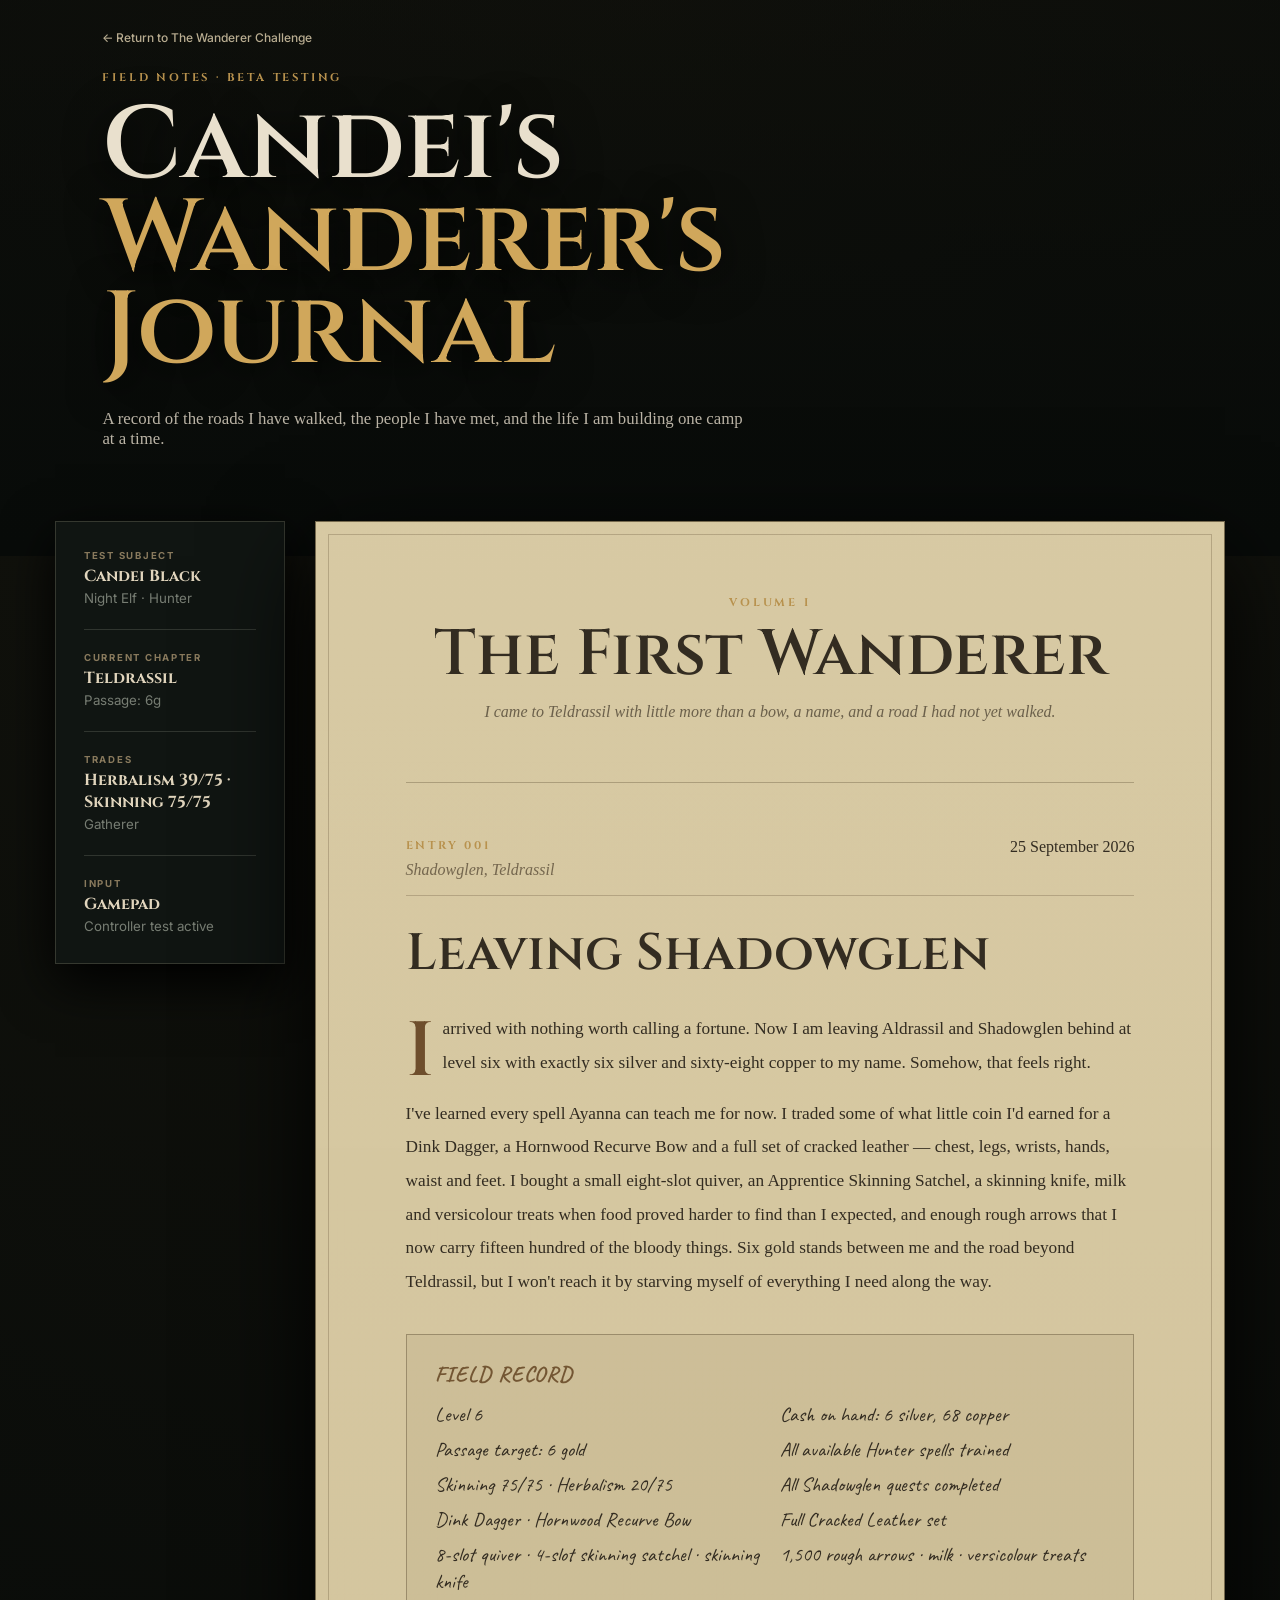
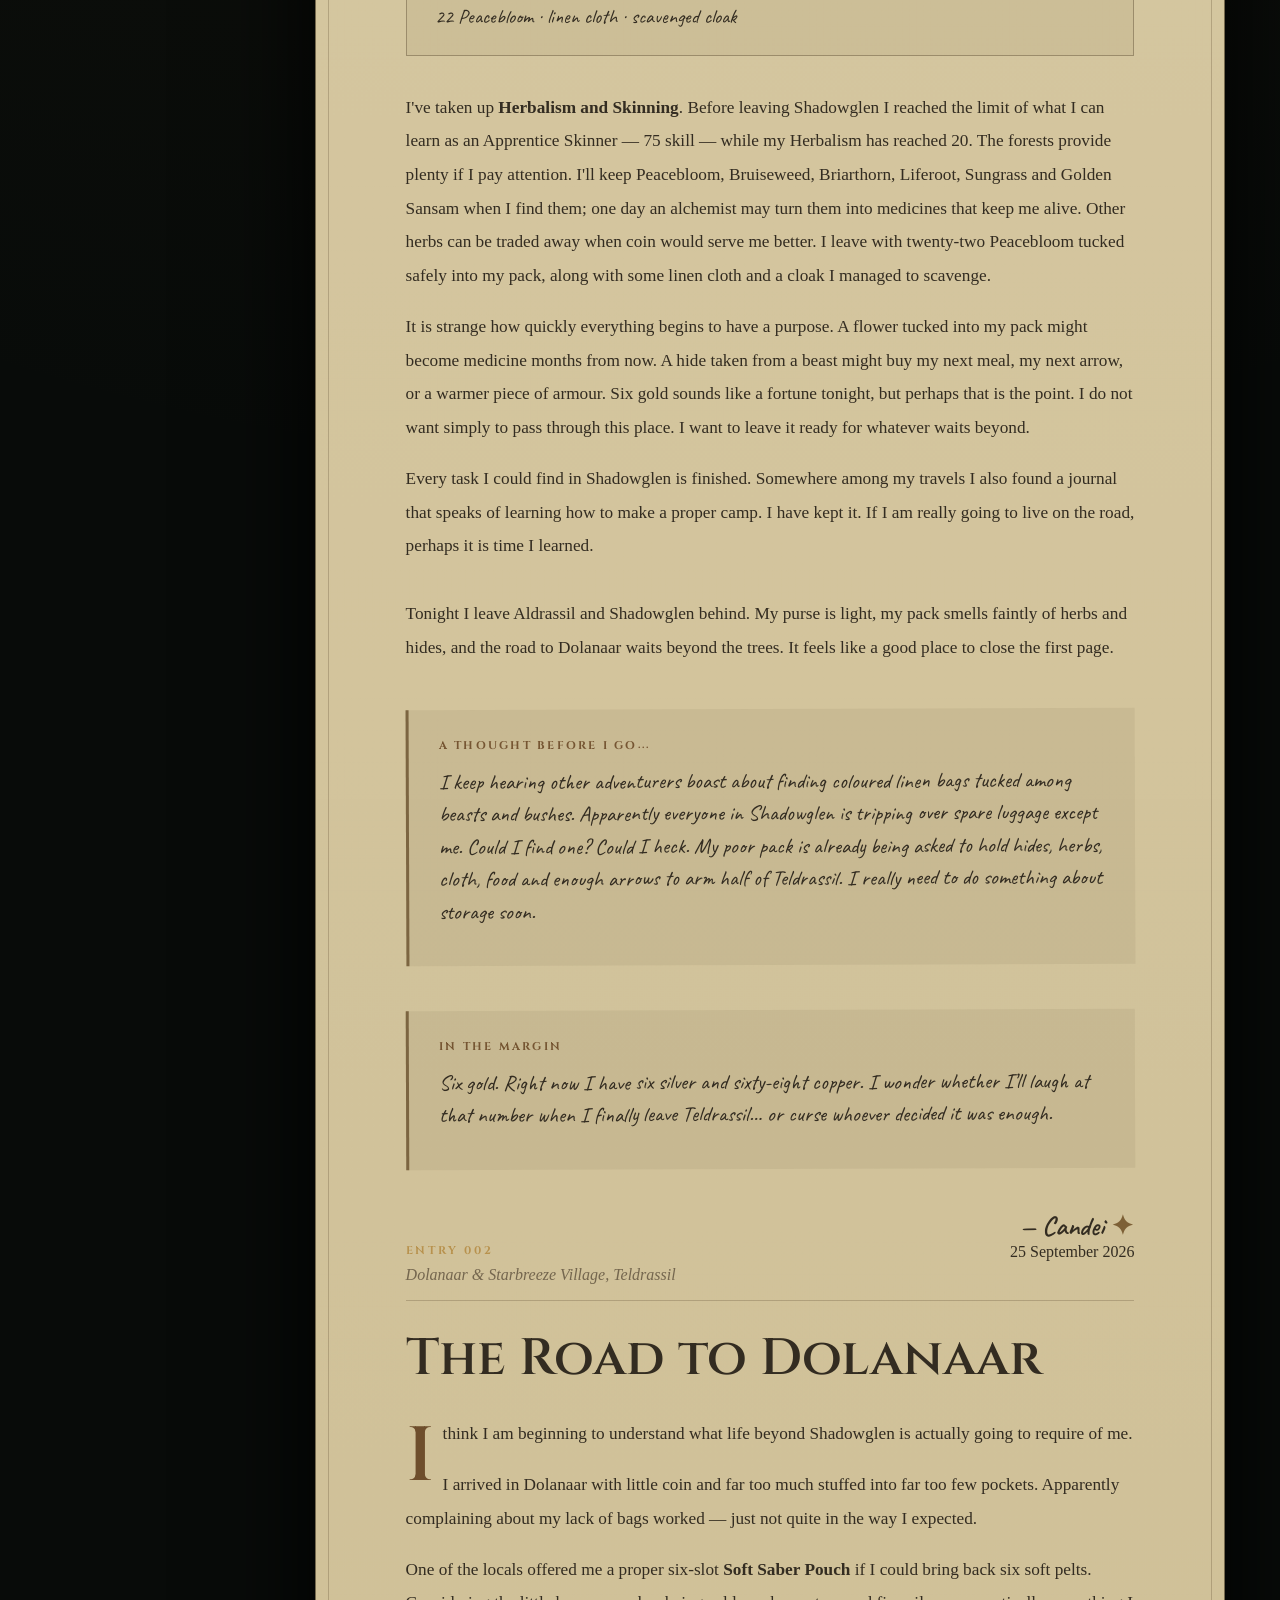
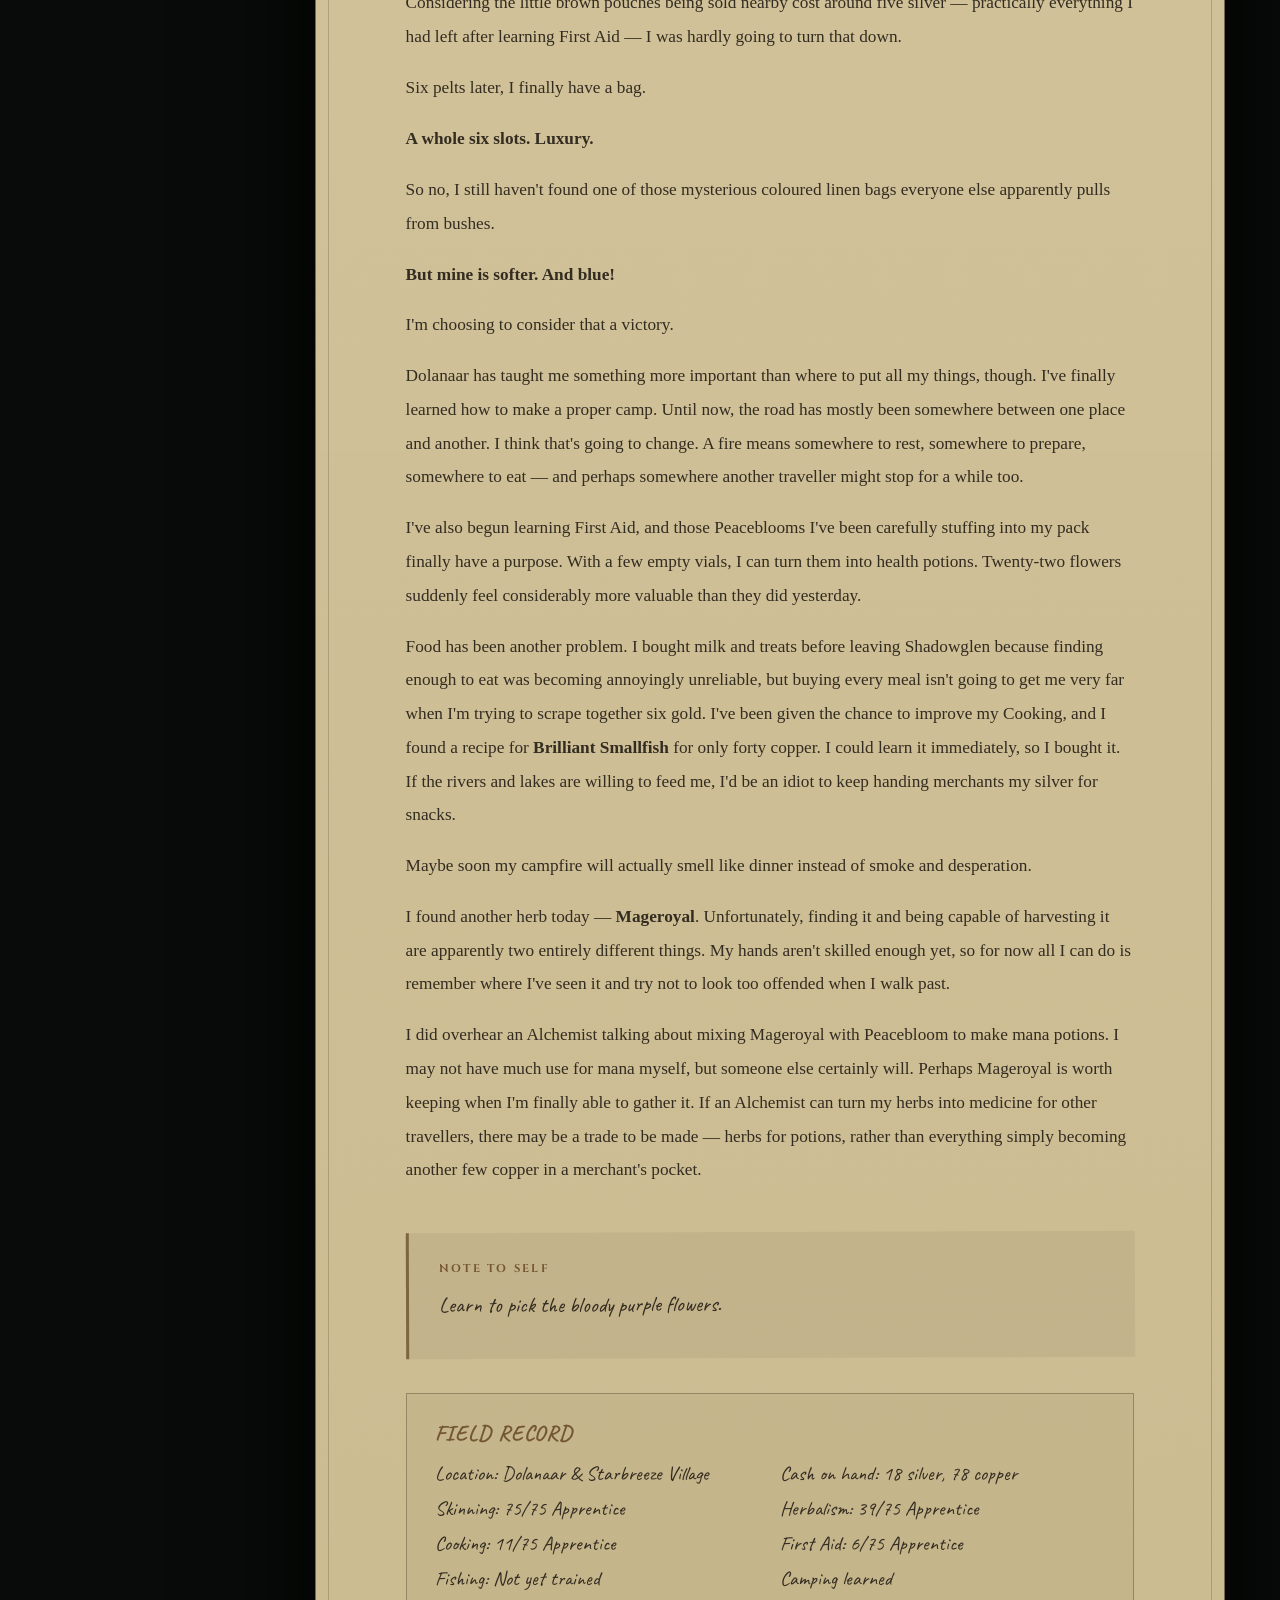
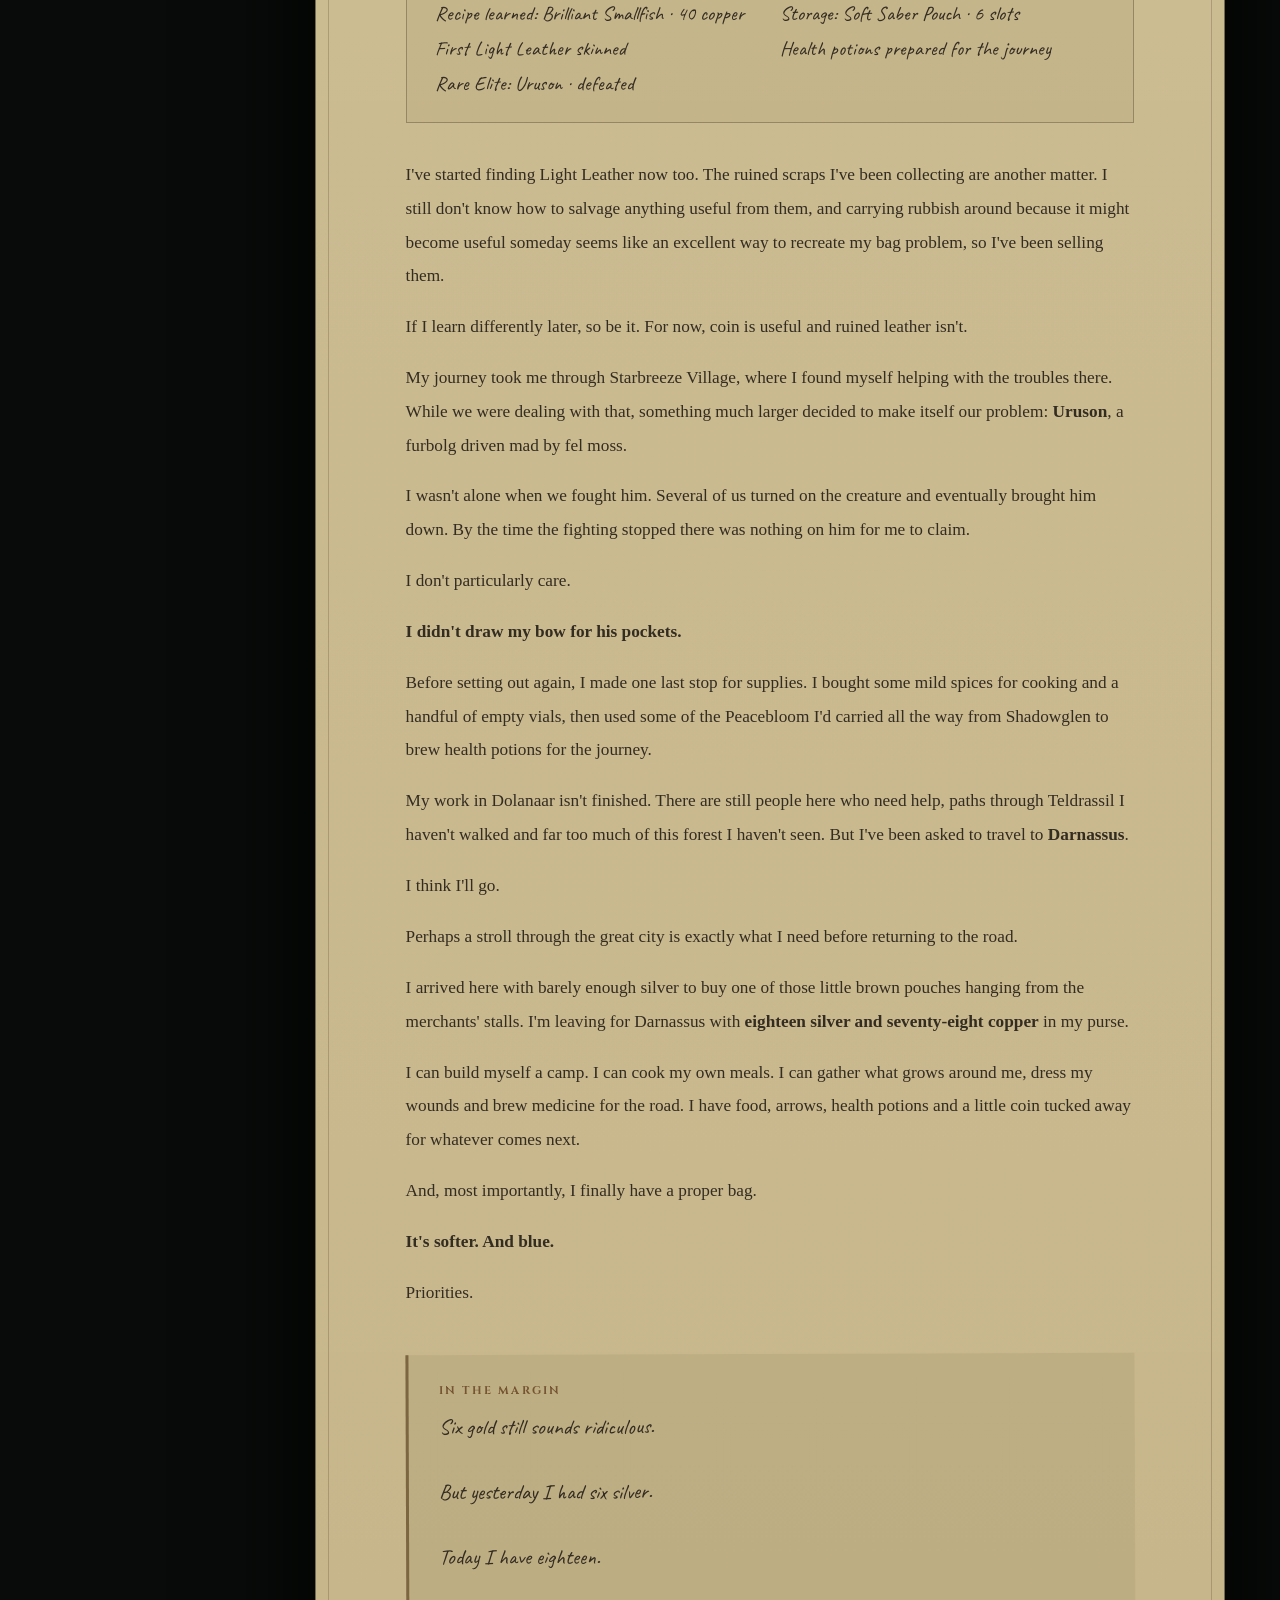
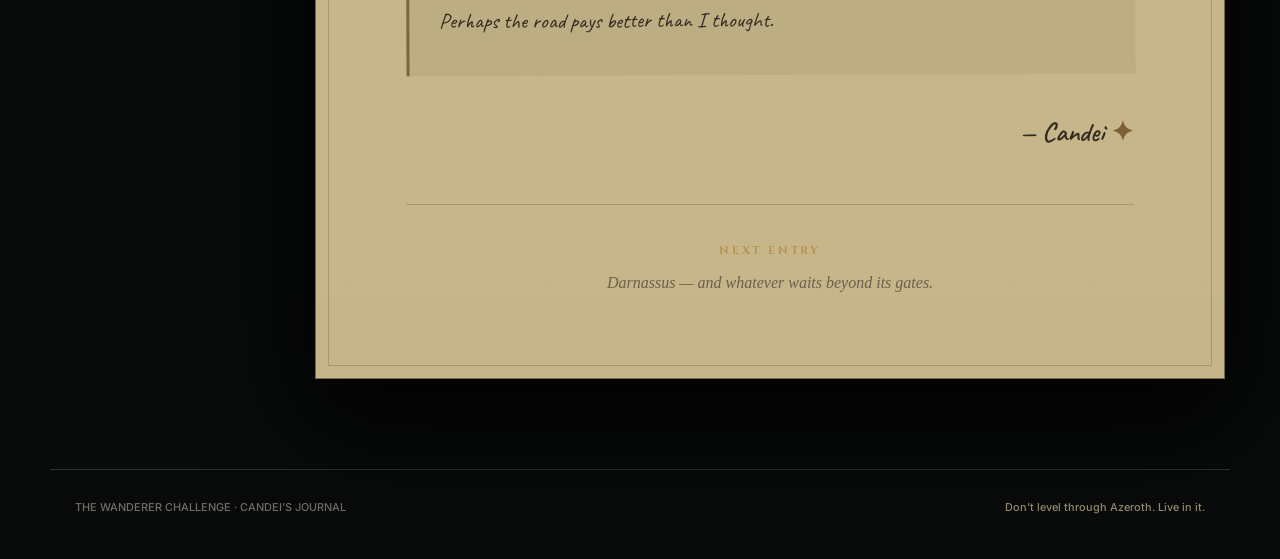
==== journal.html @ 3661ffbc "Use in-character cash wording in journal field record" ====
<!doctype html><html lang="en"><head><meta charset="utf-8"><meta name="viewport" content="width=device-width,initial-scale=1"><title>Candei's Wanderer's Journal</title><meta name="description" content="Candy's field journal from the WoW Forever Wanderer Challenge beta tests."><link rel="stylesheet" href="journal.css"></head><body>
<header class="journalHero"><a href="index.html">← Return to The Wanderer Challenge</a><span>FIELD NOTES · BETA TESTING</span><h1>Candei's<br><i>Wanderer's Journal</i></h1><p>A record of the roads I have walked, the people I have met, and the life I am building one camp at a time.</p></header>
<main><aside class="marginNote"><b>TEST SUBJECT</b><strong>Candei Black</strong><small>Night Elf · Hunter</small><hr><b>CURRENT CHAPTER</b><strong>Teldrassil</strong><small>Passage: 6g</small><hr><b>TRADES</b><strong>Herbalism 39/75 · Skinning 75/75</strong><small>Gatherer</small><hr><b>INPUT</b><strong>Gamepad</strong><small>Controller test active</small></aside>
<section class="book">
<div class="bookTitle"><span>VOLUME I</span><h2>The First Wanderer</h2><p>I came to Teldrassil with little more than a bow, a name, and a road I had not yet walked.</p></div>
<article class="entry"><div class="entryMeta"><span>ENTRY 001</span><time>25 September 2026</time><em>Shadowglen, Teldrassil</em></div><h3>Leaving Shadowglen</h3>
<p class="drop">I arrived with nothing worth calling a fortune. Now I am leaving Aldrassil and Shadowglen behind at level six with exactly six silver and sixty-eight copper to my name. Somehow, that feels right.</p>
<p>I've learned every spell Ayanna can teach me for now. I traded some of what little coin I'd earned for a Dink Dagger, a Hornwood Recurve Bow and a full set of cracked leather — chest, legs, wrists, hands, waist and feet. I bought a small eight-slot quiver, an Apprentice Skinning Satchel, a skinning knife, milk and versicolour treats when food proved harder to find than I expected, and enough rough arrows that I now carry fifteen hundred of the bloody things. Six gold stands between me and the road beyond Teldrassil, but I won't reach it by starving myself of everything I need along the way.</p>
<div class="inkbox"><b>FIELD RECORD</b><span>Level 6</span><span>Cash on hand: 6 silver, 68 copper</span><span>Passage target: 6 gold</span><span>All available Hunter spells trained</span><span>Skinning 75/75 · Herbalism 20/75</span><span>All Shadowglen quests completed</span><span>Dink Dagger · Hornwood Recurve Bow</span><span>Full Cracked Leather set</span><span>8-slot quiver · 4-slot skinning satchel · skinning knife</span><span>1,500 rough arrows · milk · versicolour treats</span><span>22 Peacebloom · linen cloth · scavenged cloak</span></div>
<p>I've taken up <strong>Herbalism and Skinning</strong>. Before leaving Shadowglen I reached the limit of what I can learn as an Apprentice Skinner — 75 skill — while my Herbalism has reached 20. The forests provide plenty if I pay attention. I'll keep Peacebloom, Bruiseweed, Briarthorn, Liferoot, Sungrass and Golden Sansam when I find them; one day an alchemist may turn them into medicines that keep me alive. Other herbs can be traded away when coin would serve me better. I leave with twenty-two Peacebloom tucked safely into my pack, along with some linen cloth and a cloak I managed to scavenge.</p>
<p>It is strange how quickly everything begins to have a purpose. A flower tucked into my pack might become medicine months from now. A hide taken from a beast might buy my next meal, my next arrow, or a warmer piece of armour. Six gold sounds like a fortune tonight, but perhaps that is the point. I do not want simply to pass through this place. I want to leave it ready for whatever waits beyond.</p>
<p>Every task I could find in Shadowglen is finished. Somewhere among my travels I also found a journal that speaks of learning how to make a proper camp. I have kept it. If I am really going to live on the road, perhaps it is time I learned.<br><br>Tonight I leave Aldrassil and Shadowglen behind. My purse is light, my pack smells faintly of herbs and hides, and the road to Dolanaar waits beyond the trees. It feels like a good place to close the first page.</p>
<div class="reflection"><b>A THOUGHT BEFORE I GO...</b><p>I keep hearing other adventurers boast about finding coloured linen bags tucked among beasts and bushes. Apparently everyone in Shadowglen is tripping over spare luggage except me. Could I find one? Could I heck. My poor pack is already being asked to hold hides, herbs, cloth, food and enough arrows to arm half of Teldrassil. I really need to do something about storage soon.</p></div>
<div class="reflection"><b>IN THE MARGIN</b><p>Six gold. Right now I have six silver and sixty-eight copper. I wonder whether I’ll laugh at that number when I finally leave Teldrassil… or curse whoever decided it was enough.</p></div>
<footer class="signature">— Candei <span>✦</span></footer></article>

<article class="entry"><div class="entryMeta"><span>ENTRY 002</span><time>25 September 2026</time><em>Dolanaar &amp; Starbreeze Village, Teldrassil</em></div><h3>The Road to Dolanaar</h3>
<p class="drop">I think I am beginning to understand what life beyond Shadowglen is actually going to require of me.</p>
<p>I arrived in Dolanaar with little coin and far too much stuffed into far too few pockets. Apparently complaining about my lack of bags worked — just not quite in the way I expected.</p>
<p>One of the locals offered me a proper six-slot <strong>Soft Saber Pouch</strong> if I could bring back six soft pelts. Considering the little brown pouches being sold nearby cost around five silver — practically everything I had left after learning First Aid — I was hardly going to turn that down.</p>
<p>Six pelts later, I finally have a bag.</p>
<p><strong>A whole six slots. Luxury.</strong></p>
<p>So no, I still haven't found one of those mysterious coloured linen bags everyone else apparently pulls from bushes.</p>
<p><strong>But mine is softer. And blue!</strong></p>
<p>I'm choosing to consider that a victory.</p>
<p>Dolanaar has taught me something more important than where to put all my things, though. I've finally learned how to make a proper camp. Until now, the road has mostly been somewhere between one place and another. I think that's going to change. A fire means somewhere to rest, somewhere to prepare, somewhere to eat — and perhaps somewhere another traveller might stop for a while too.</p>
<p>I've also begun learning First Aid, and those Peaceblooms I've been carefully stuffing into my pack finally have a purpose. With a few empty vials, I can turn them into health potions. Twenty-two flowers suddenly feel considerably more valuable than they did yesterday.</p>
<p>Food has been another problem. I bought milk and treats before leaving Shadowglen because finding enough to eat was becoming annoyingly unreliable, but buying every meal isn't going to get me very far when I'm trying to scrape together six gold. I've been given the chance to improve my Cooking, and I found a recipe for <strong>Brilliant Smallfish</strong> for only forty copper. I could learn it immediately, so I bought it. If the rivers and lakes are willing to feed me, I'd be an idiot to keep handing merchants my silver for snacks.</p>
<p>Maybe soon my campfire will actually smell like dinner instead of smoke and desperation.</p>
<p>I found another herb today — <strong>Mageroyal</strong>. Unfortunately, finding it and being capable of harvesting it are apparently two entirely different things. My hands aren't skilled enough yet, so for now all I can do is remember where I've seen it and try not to look too offended when I walk past.</p>
<p>I did overhear an Alchemist talking about mixing Mageroyal with Peacebloom to make mana potions. I may not have much use for mana myself, but someone else certainly will. Perhaps Mageroyal is worth keeping when I'm finally able to gather it. If an Alchemist can turn my herbs into medicine for other travellers, there may be a trade to be made — herbs for potions, rather than everything simply becoming another few copper in a merchant's pocket.</p>
<div class="reflection"><b>NOTE TO SELF</b><p>Learn to pick the bloody purple flowers.</p></div>
<div class="inkbox"><b>FIELD RECORD</b><span>Location: Dolanaar &amp; Starbreeze Village</span><span>Cash on hand: 18 silver, 78 copper</span><span>Skinning: 75/75 Apprentice</span><span>Herbalism: 39/75 Apprentice</span><span>Cooking: 11/75 Apprentice</span><span>First Aid: 6/75 Apprentice</span><span>Fishing: Not yet trained</span><span>Camping learned</span><span>Recipe learned: Brilliant Smallfish · 40 copper</span><span>Storage: Soft Saber Pouch · 6 slots</span><span>First Light Leather skinned</span><span>Health potions prepared for the journey</span><span>Rare Elite: Uruson · defeated</span></div>
<p>I've started finding Light Leather now too. The ruined scraps I've been collecting are another matter. I still don't know how to salvage anything useful from them, and carrying rubbish around because it might become useful someday seems like an excellent way to recreate my bag problem, so I've been selling them.</p>
<p>If I learn differently later, so be it. For now, coin is useful and ruined leather isn't.</p>
<p>My journey took me through Starbreeze Village, where I found myself helping with the troubles there. While we were dealing with that, something much larger decided to make itself our problem: <strong>Uruson</strong>, a furbolg driven mad by fel moss.</p>
<p>I wasn't alone when we fought him. Several of us turned on the creature and eventually brought him down. By the time the fighting stopped there was nothing on him for me to claim.</p>
<p>I don't particularly care.</p>
<p><strong>I didn't draw my bow for his pockets.</strong></p>
<p>Before setting out again, I made one last stop for supplies. I bought some mild spices for cooking and a handful of empty vials, then used some of the Peacebloom I'd carried all the way from Shadowglen to brew health potions for the journey.</p>
<p>My work in Dolanaar isn't finished. There are still people here who need help, paths through Teldrassil I haven't walked and far too much of this forest I haven't seen. But I've been asked to travel to <strong>Darnassus</strong>.</p>
<p>I think I'll go.</p>
<p>Perhaps a stroll through the great city is exactly what I need before returning to the road.</p>
<p>I arrived here with barely enough silver to buy one of those little brown pouches hanging from the merchants' stalls. I'm leaving for Darnassus with <strong>eighteen silver and seventy-eight copper</strong> in my purse.</p>
<p>I can build myself a camp. I can cook my own meals. I can gather what grows around me, dress my wounds and brew medicine for the road. I have food, arrows, health potions and a little coin tucked away for whatever comes next.</p>
<p>And, most importantly, I finally have a proper bag.</p>
<p><strong>It's softer. And blue.</strong></p>
<p>Priorities.</p>
<div class="reflection"><b>IN THE MARGIN</b><p>Six gold still sounds ridiculous.<br><br>But yesterday I had six silver.<br><br>Today I have eighteen.<br><br>Perhaps the road pays better than I thought.</p></div>
<footer class="signature">— Candei <span>✦</span></footer></article>
<div class="next"><span>NEXT ENTRY</span><p>Darnassus — and whatever waits beyond its gates.</p></div></section></main>
<footer class="siteFooter"><span>THE WANDERER CHALLENGE · CANDEI’S JOURNAL</span><a href="index.html">Don't level through Azeroth. Live in it.</a></footer></body></html>
---- journal.css ----
@import url('https://fonts.googleapis.com/css2?family=Cinzel:wght@500;600;700&family=Caveat:wght@500;600&family=Inter:wght@400;500;600&display=swap');*{box-sizing:border-box}html{scroll-behavior:smooth}body{margin:0;background:#080b09;color:#332c21;font-family:Georgia,serif;background-image:radial-gradient(circle at 50% 0,rgba(118,91,48,.12),transparent 30%)}.journalHero{min-height:55vh;padding:70px 8vw 90px;color:#e9e0cd;display:flex;flex-direction:column;justify-content:flex-end;background:linear-gradient(180deg,rgba(5,8,7,.38),#080b09 98%),url('https://images.unsplash.com/photo-1441974231531-c6227db76b6e?auto=format&fit=crop&w=2200&q=85') center/cover}.journalHero>a{position:absolute;top:30px;color:#b9ad91;text-decoration:none;font:500 .75rem Inter,sans-serif}.journalHero>span,.bookTitle>span,.entryMeta span,.next span{color:#b8924e;font:700 .7rem Cinzel,serif;letter-spacing:.25em}.journalHero h1{font:600 clamp(3.2rem,8vw,7rem)/.9 Cinzel,serif;margin:.15em 0;text-shadow:0 8px 40px #000}.journalHero h1 i{color:#d0a75b;font-style:normal}.journalHero p{max-width:650px;color:#bbb4a6;font-size:1.05rem}main{max-width:1220px;margin:-35px auto 90px;padding:0 25px;display:grid;grid-template-columns:230px 1fr;gap:30px;align-items:start}.marginNote{position:sticky;top:30px;background:#101512;color:#bdb7a8;border:1px solid #35382f;padding:28px;box-shadow:0 18px 50px #000;font-family:Inter,sans-serif}.marginNote b{display:block;color:#897a5d;font-size:.6rem;letter-spacing:.18em}.marginNote strong{display:block;color:#e1d5bd;font-family:Cinzel,serif;margin-top:4px}.marginNote small{color:#777d73}.marginNote hr{border:0;border-top:1px solid #30352f;margin:22px 0}.book{position:relative;background:#cdbf99;padding:70px clamp(30px,7vw,90px);box-shadow:0 35px 100px #000;border:1px solid #75694e;background-image:linear-gradient(rgba(216,202,164,.94),rgba(198,181,137,.96)),repeating-linear-gradient(0deg,transparent,transparent 31px,rgba(75,65,44,.08) 32px)}.book:before{content:"";position:absolute;inset:12px;border:1px solid rgba(75,59,34,.25);pointer-events:none}.bookTitle{text-align:center;border-bottom:1px solid rgba(75,59,34,.3);padding-bottom:45px;margin-bottom:55px}.bookTitle h2{font:600 clamp(2.5rem,5vw,4.5rem)/1 Cinzel,serif;margin:.2em 0}.bookTitle p{font-style:italic;color:#6b604b}.entryMeta{display:grid;grid-template-columns:1fr auto;gap:5px;border-bottom:1px solid rgba(75,59,34,.25);padding-bottom:16px}.entryMeta em{grid-column:1/-1;color:#74664e}.entry h3{font:600 clamp(2rem,4vw,3.4rem)/1.1 Cinzel,serif;margin:30px 0}.entry p{font-size:1.08rem;line-height:1.95}.drop:first-letter{float:left;font:600 4.8rem/.75 Cinzel,serif;color:#6e4e2c;padding:12px 9px 0 0}.inkbox{margin:35px 0;padding:25px 28px;border:1px solid rgba(75,59,34,.38);background:rgba(102,82,47,.07);display:grid;grid-template-columns:1fr 1fr;gap:8px 20px;font-family:Inter,sans-serif;font-size:.82rem}.inkbox b{grid-column:1/-1;font-family:Cinzel,serif;color:#735633;letter-spacing:.15em;margin-bottom:6px}.reflection{margin:45px 0 20px;padding:25px 30px;border-left:3px solid #7c6541;background:rgba(81,67,43,.08);transform:rotate(-.2deg)}.reflection b{font:700 .7rem Cinzel,serif;letter-spacing:.2em;color:#755532}.reflection p{font-family:Caveat,cursive;font-size:1.35rem;line-height:1.5;margin:.6em 0}.signature{text-align:right;font:600 1.7rem Caveat,cursive;margin-top:40px}.signature span{color:#7d6036}.next{text-align:center;border-top:1px solid rgba(75,59,34,.25);margin-top:55px;padding-top:35px;color:#6b604b}.next p{font-style:italic}.siteFooter{max-width:1180px;margin:auto;border-top:1px solid #2d312c;padding:30px 25px 45px;display:flex;justify-content:space-between;color:#706e66;font:500 .68rem Inter,sans-serif}.siteFooter a{color:#9a8c70;text-decoration:none}@media(max-width:800px){main{grid-template-columns:1fr;margin-top:0;padding:0}.marginNote{position:static;display:grid;grid-template-columns:1fr 1fr;margin:0 18px}.marginNote hr{display:none}.book{margin-top:0;border-left:0;border-right:0;padding:50px 25px}.inkbox{grid-template-columns:1fr}.entryMeta{grid-template-columns:1fr}.journalHero{padding:80px 25px 65px}.siteFooter{flex-direction:column;gap:10px}}
/* Handwritten field-record text to match the journal margin notes */
.inkbox span{font-family:Caveat,cursive;font-size:1.25rem;line-height:1.35}.inkbox b{font-family:Caveat,cursive;font-size:1.35rem;letter-spacing:.04em}
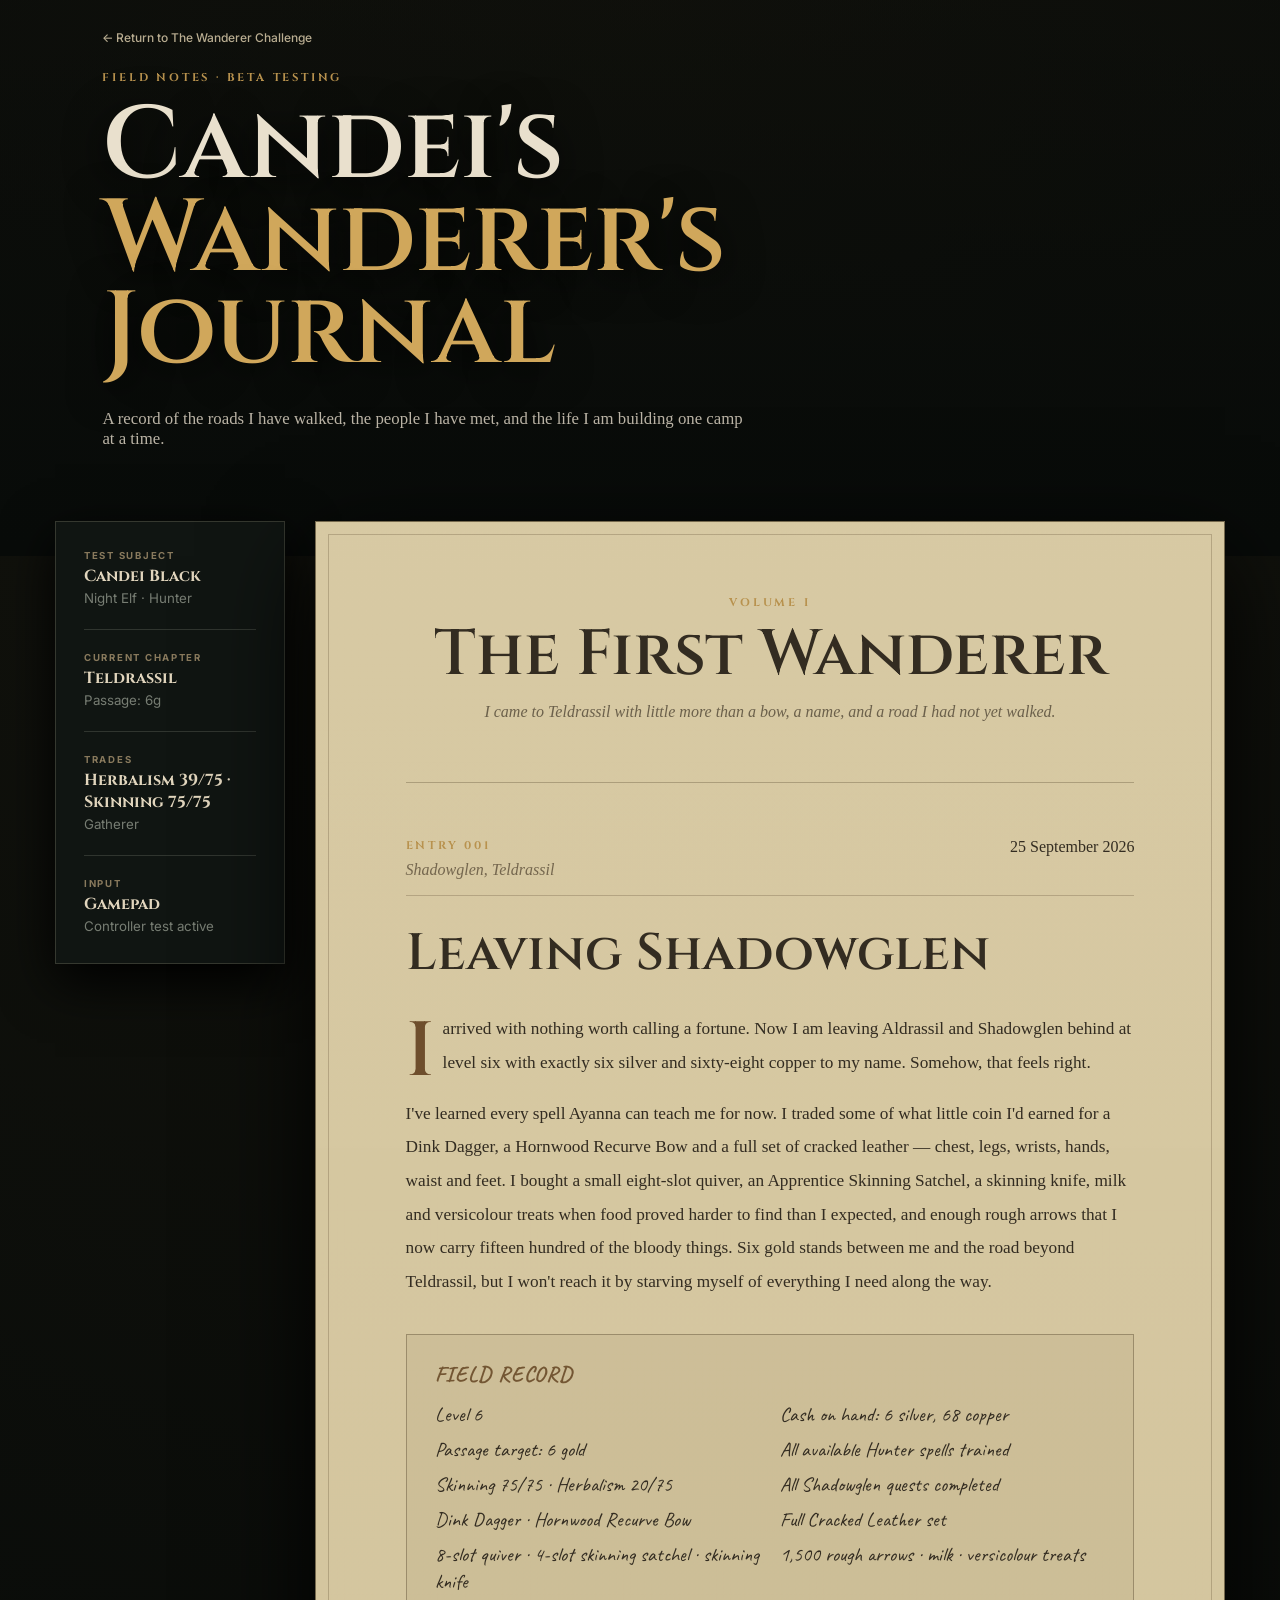
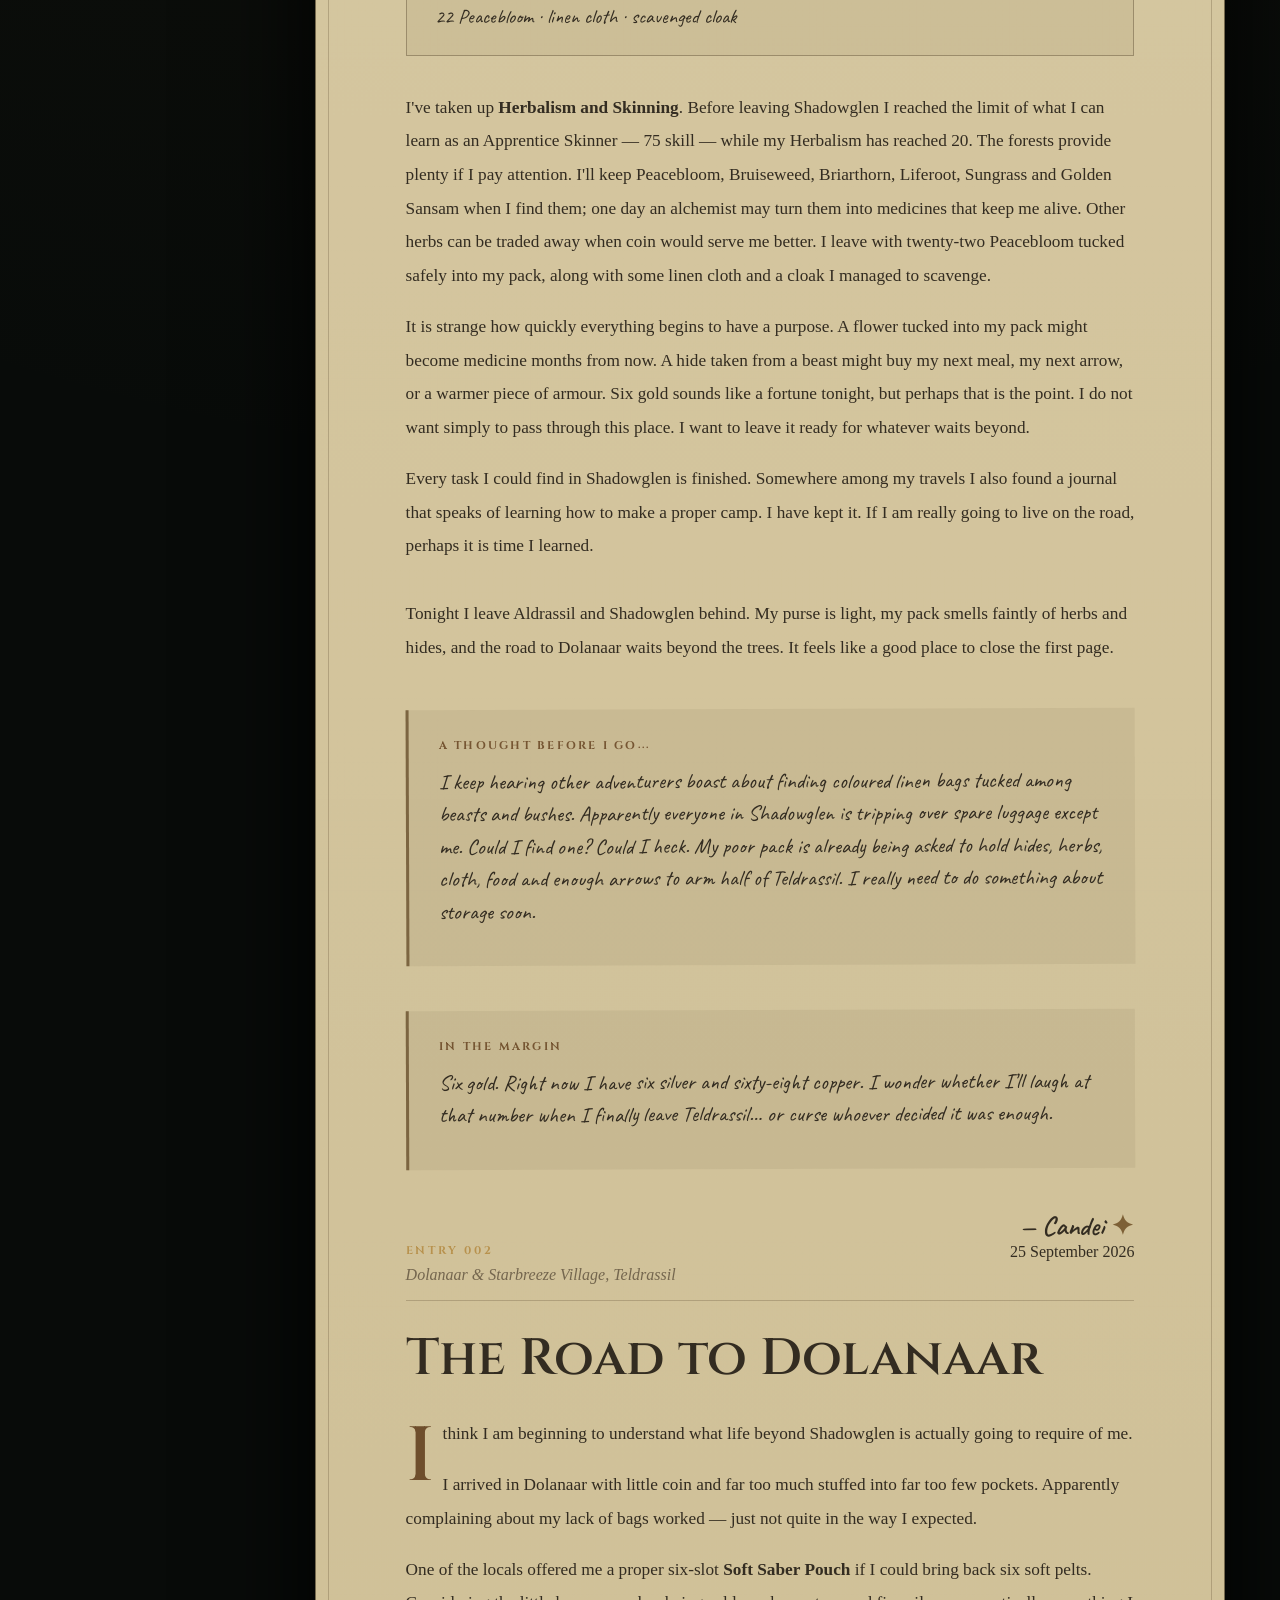
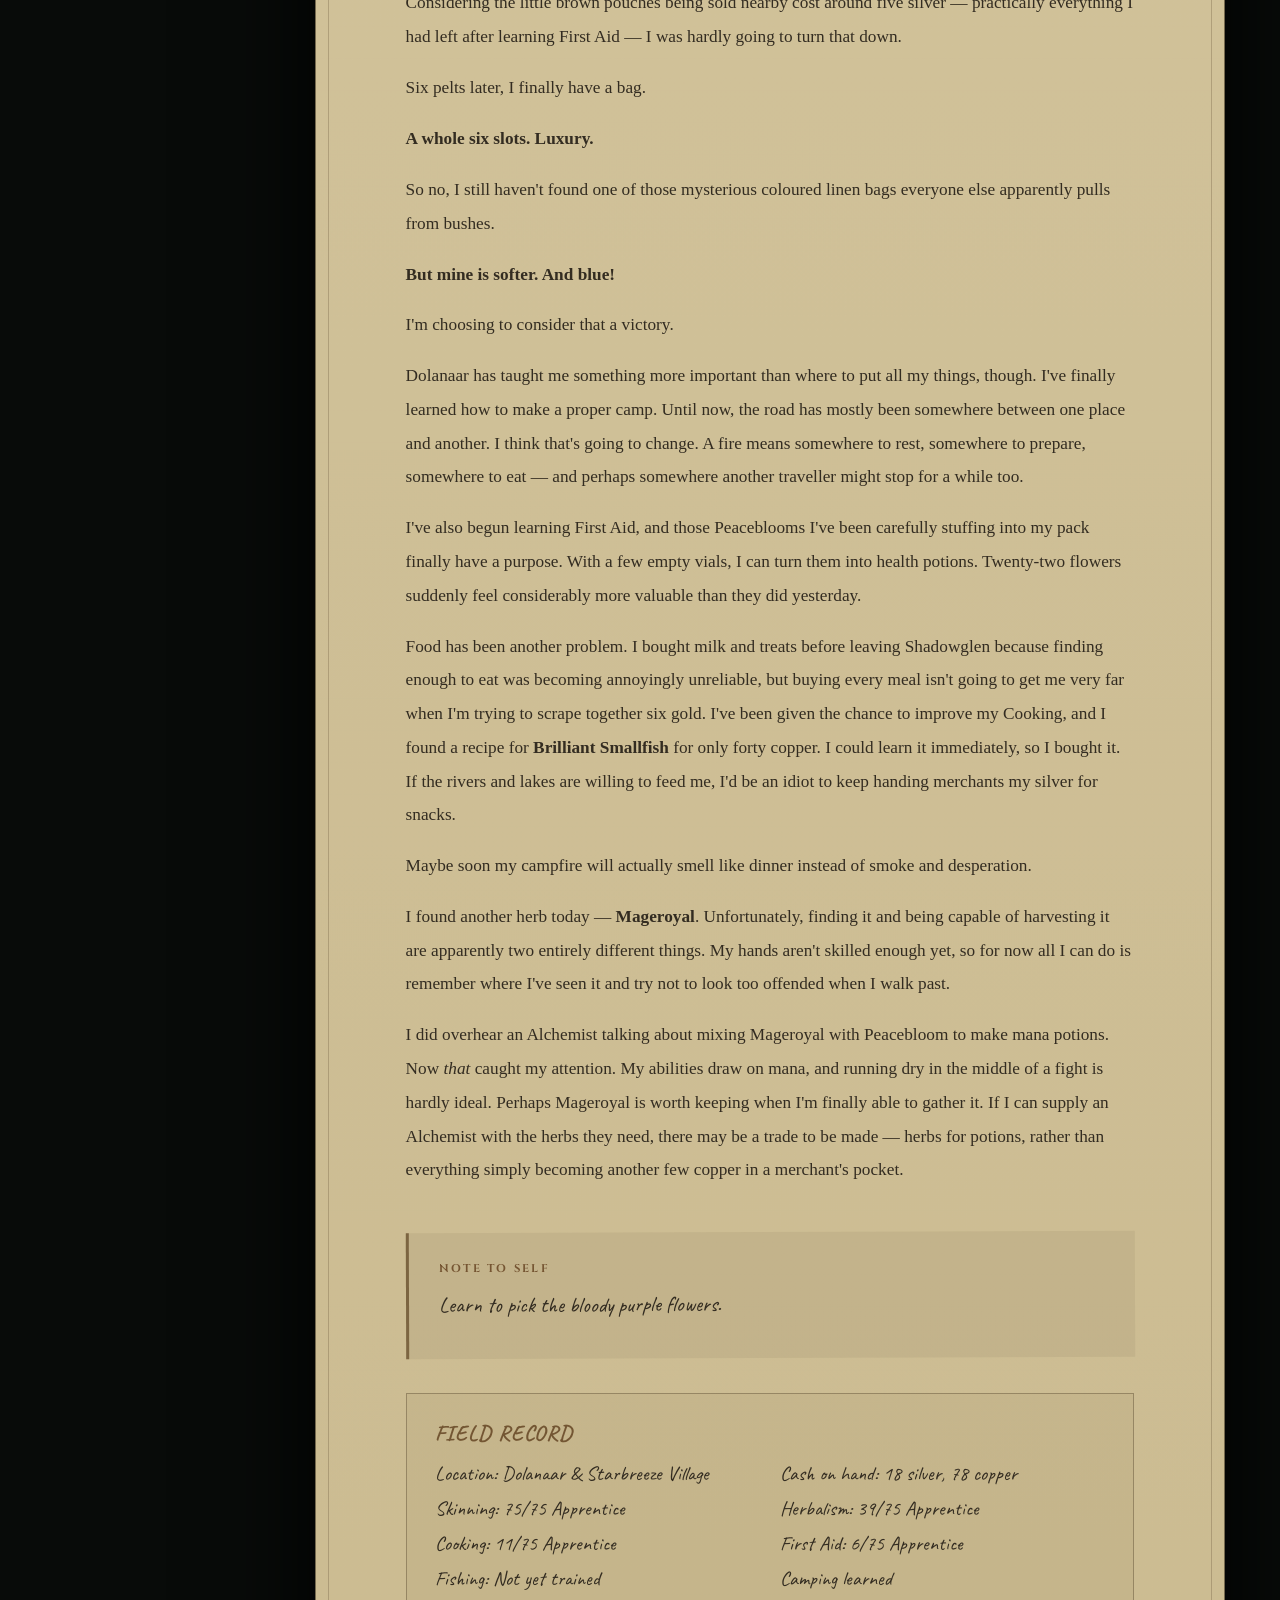
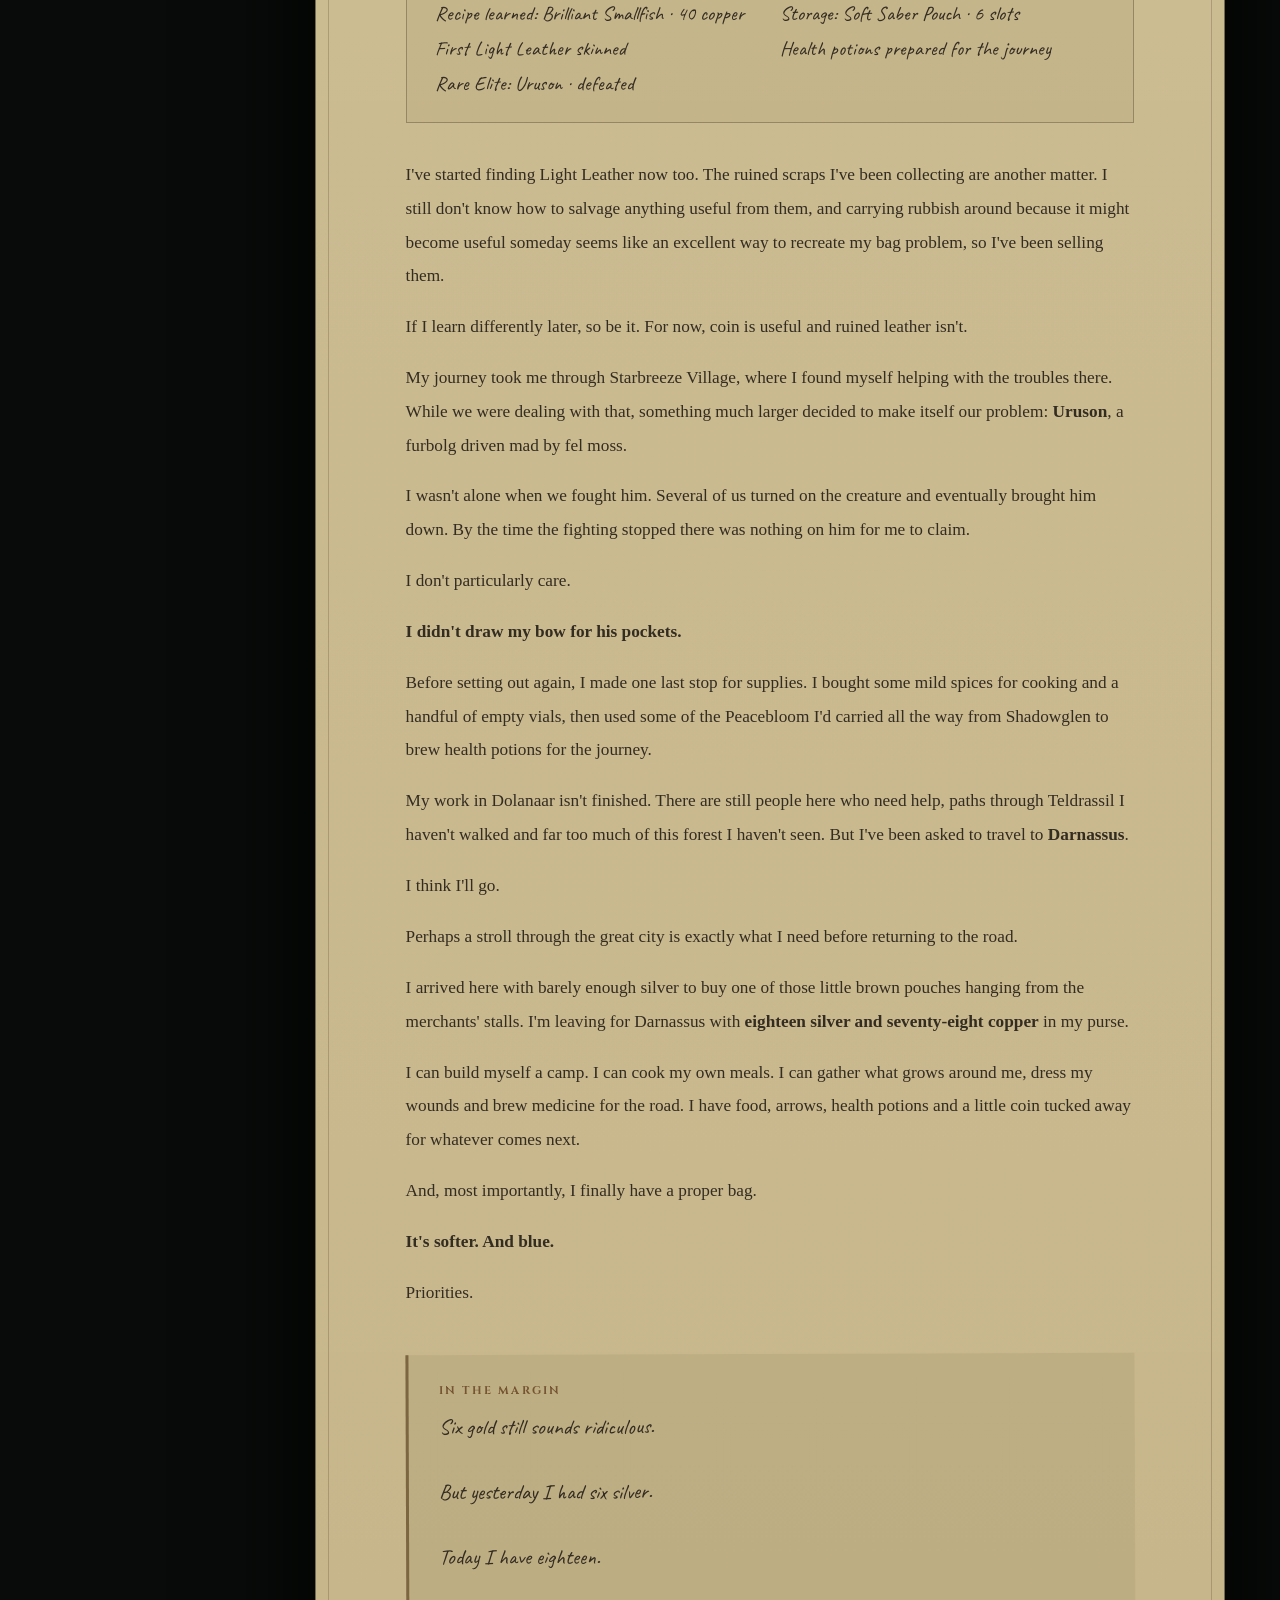
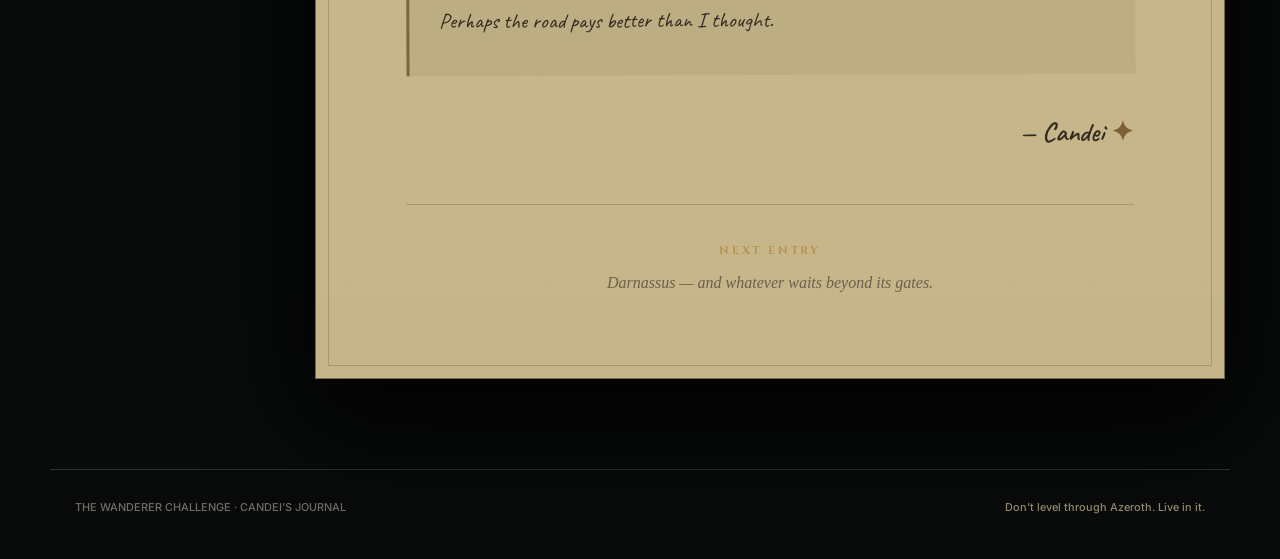
==== commit 124a8f9a: "Correct Candei mana potion journal note for Classic Hunter" ====
--- a/journal.html
+++ b/journal.html
@@ -28,7 +28,7 @@
 <p>Food has been another problem. I bought milk and treats before leaving Shadowglen because finding enough to eat was becoming annoyingly unreliable, but buying every meal isn't going to get me very far when I'm trying to scrape together six gold. I've been given the chance to improve my Cooking, and I found a recipe for <strong>Brilliant Smallfish</strong> for only forty copper. I could learn it immediately, so I bought it. If the rivers and lakes are willing to feed me, I'd be an idiot to keep handing merchants my silver for snacks.</p>
 <p>Maybe soon my campfire will actually smell like dinner instead of smoke and desperation.</p>
 <p>I found another herb today — <strong>Mageroyal</strong>. Unfortunately, finding it and being capable of harvesting it are apparently two entirely different things. My hands aren't skilled enough yet, so for now all I can do is remember where I've seen it and try not to look too offended when I walk past.</p>
-<p>I did overhear an Alchemist talking about mixing Mageroyal with Peacebloom to make mana potions. I may not have much use for mana myself, but someone else certainly will. Perhaps Mageroyal is worth keeping when I'm finally able to gather it. If an Alchemist can turn my herbs into medicine for other travellers, there may be a trade to be made — herbs for potions, rather than everything simply becoming another few copper in a merchant's pocket.</p>
+<p>I did overhear an Alchemist talking about mixing Mageroyal with Peacebloom to make mana potions. Now <em>that</em> caught my attention. My abilities draw on mana, and running dry in the middle of a fight is hardly ideal. Perhaps Mageroyal is worth keeping when I'm finally able to gather it. If I can supply an Alchemist with the herbs they need, there may be a trade to be made — herbs for potions, rather than everything simply becoming another few copper in a merchant's pocket.</p>
 <div class="reflection"><b>NOTE TO SELF</b><p>Learn to pick the bloody purple flowers.</p></div>
 <div class="inkbox"><b>FIELD RECORD</b><span>Location: Dolanaar &amp; Starbreeze Village</span><span>Cash on hand: 18 silver, 78 copper</span><span>Skinning: 75/75 Apprentice</span><span>Herbalism: 39/75 Apprentice</span><span>Cooking: 11/75 Apprentice</span><span>First Aid: 6/75 Apprentice</span><span>Fishing: Not yet trained</span><span>Camping learned</span><span>Recipe learned: Brilliant Smallfish · 40 copper</span><span>Storage: Soft Saber Pouch · 6 slots</span><span>First Light Leather skinned</span><span>Health potions prepared for the journey</span><span>Rare Elite: Uruson · defeated</span></div>
 <p>I've started finding Light Leather now too. The ruined scraps I've been collecting are another matter. I still don't know how to salvage anything useful from them, and carrying rubbish around because it might become useful someday seems like an excellent way to recreate my bag problem, so I've been selling them.</p>
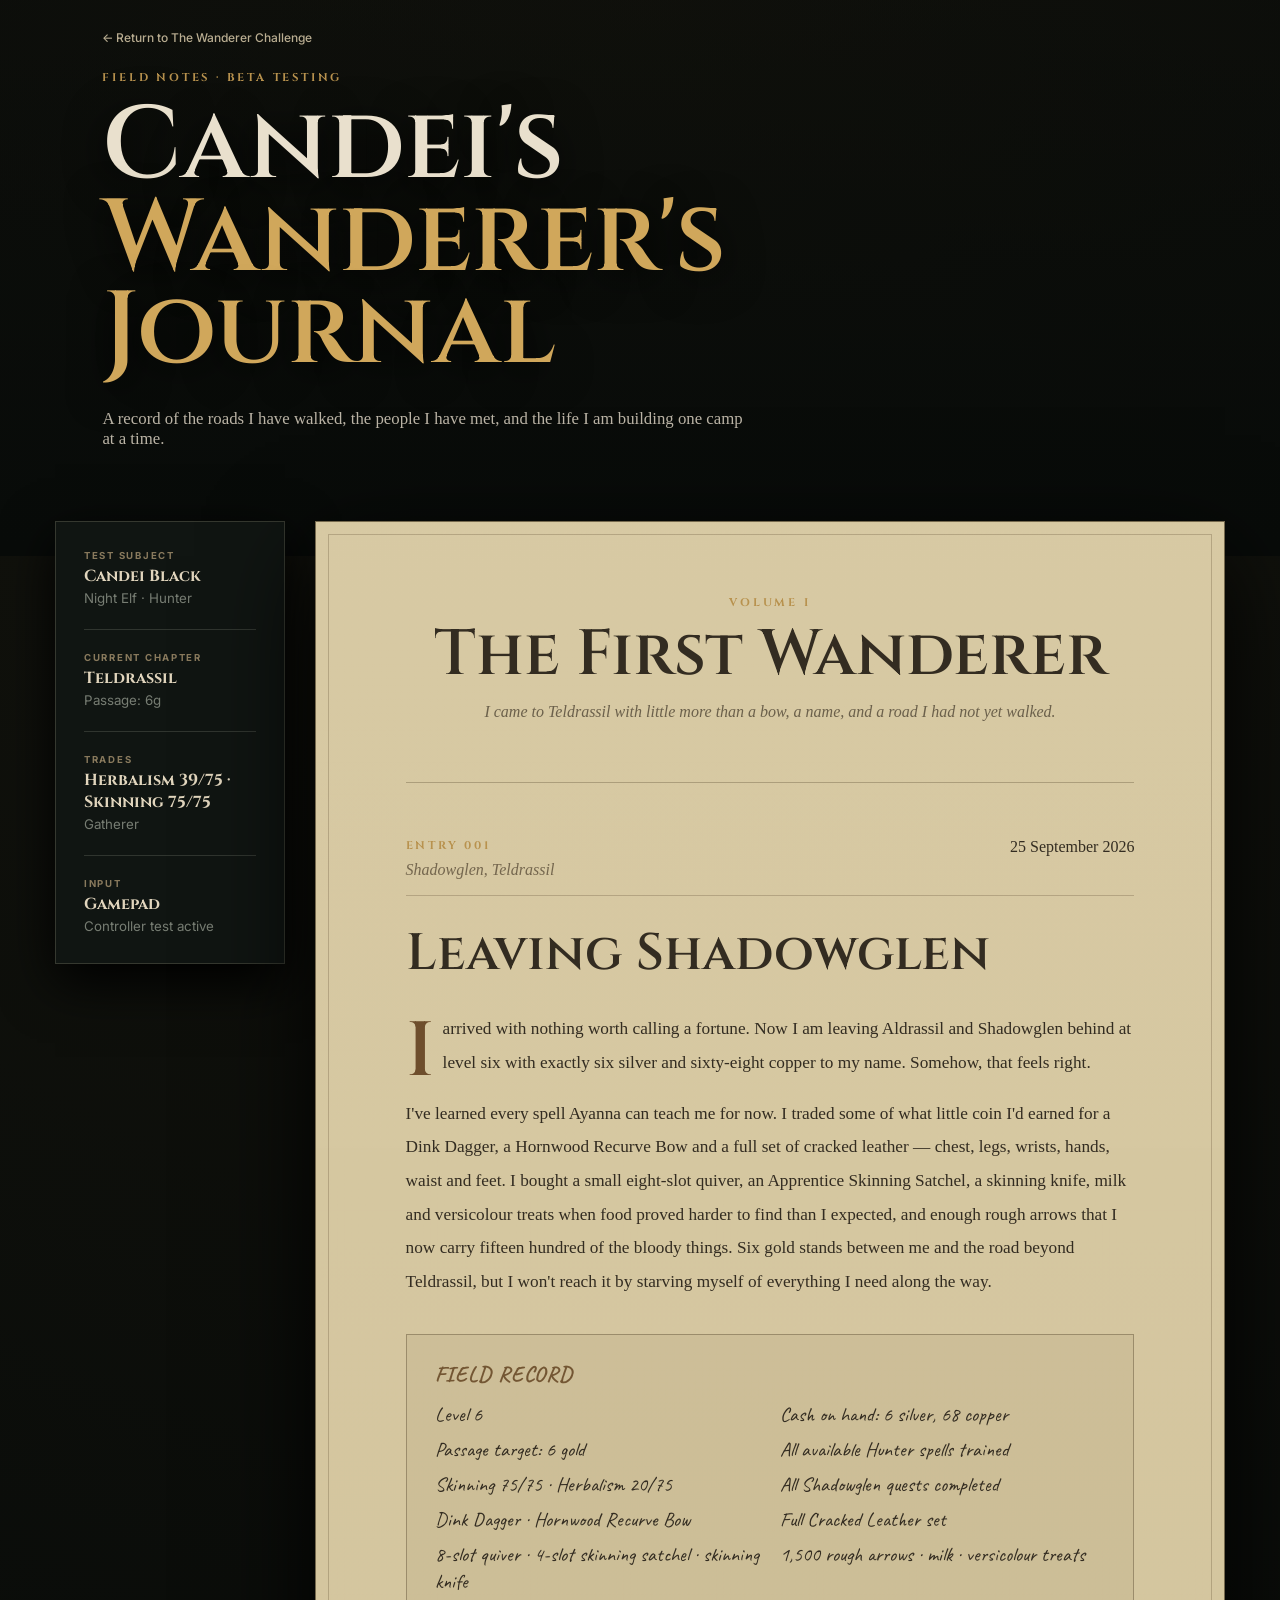
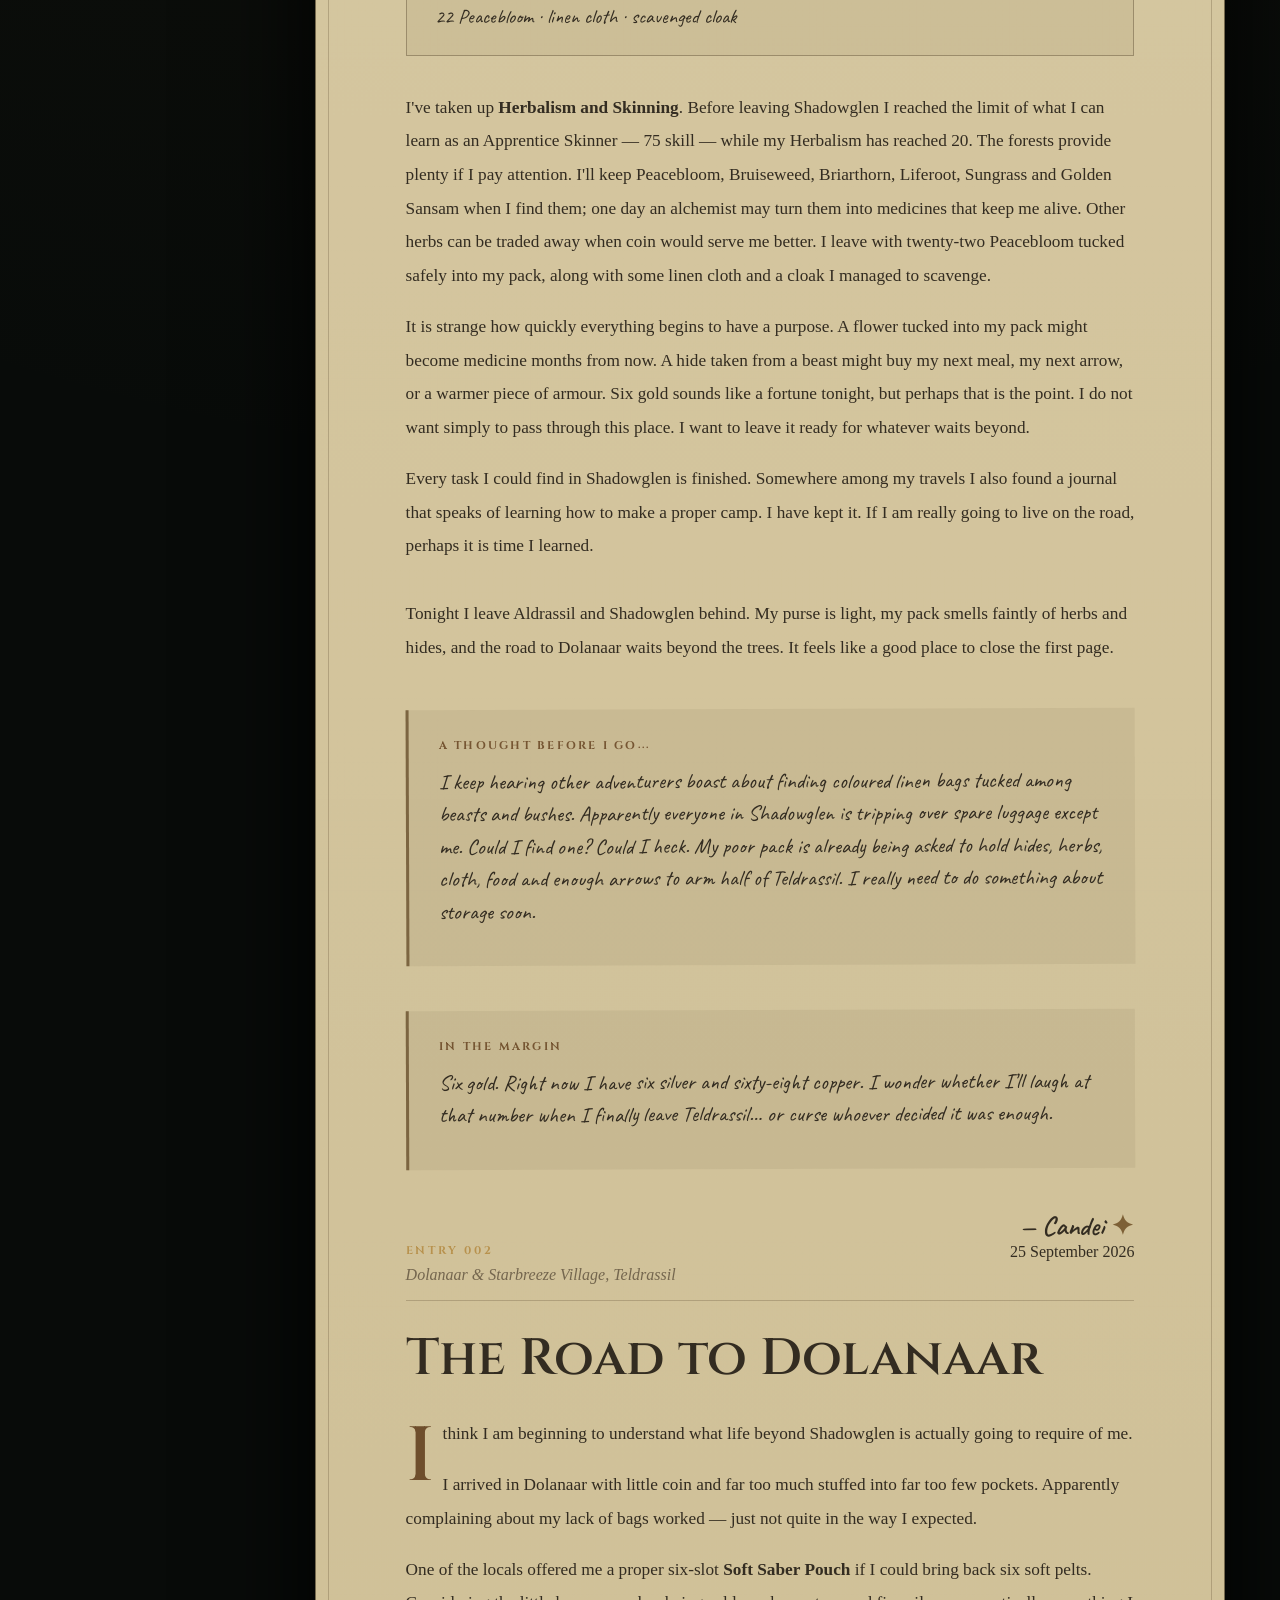
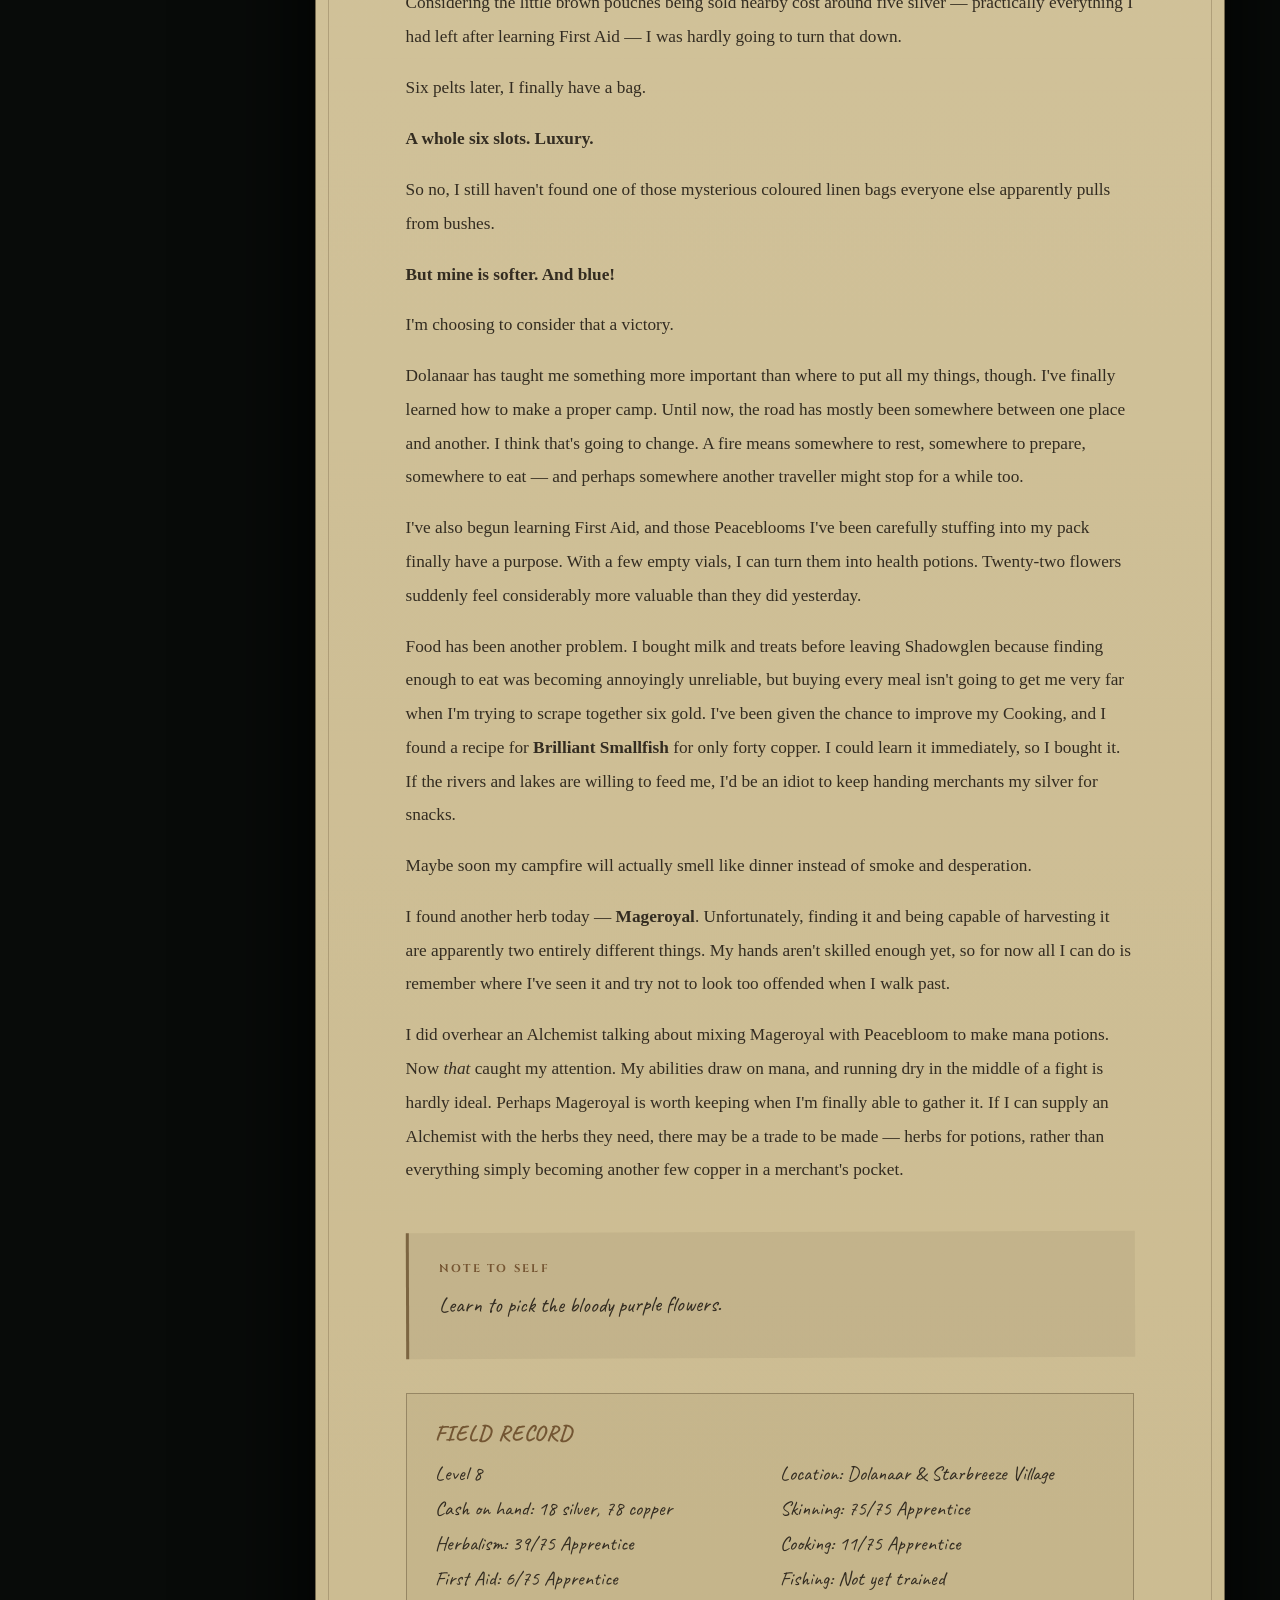
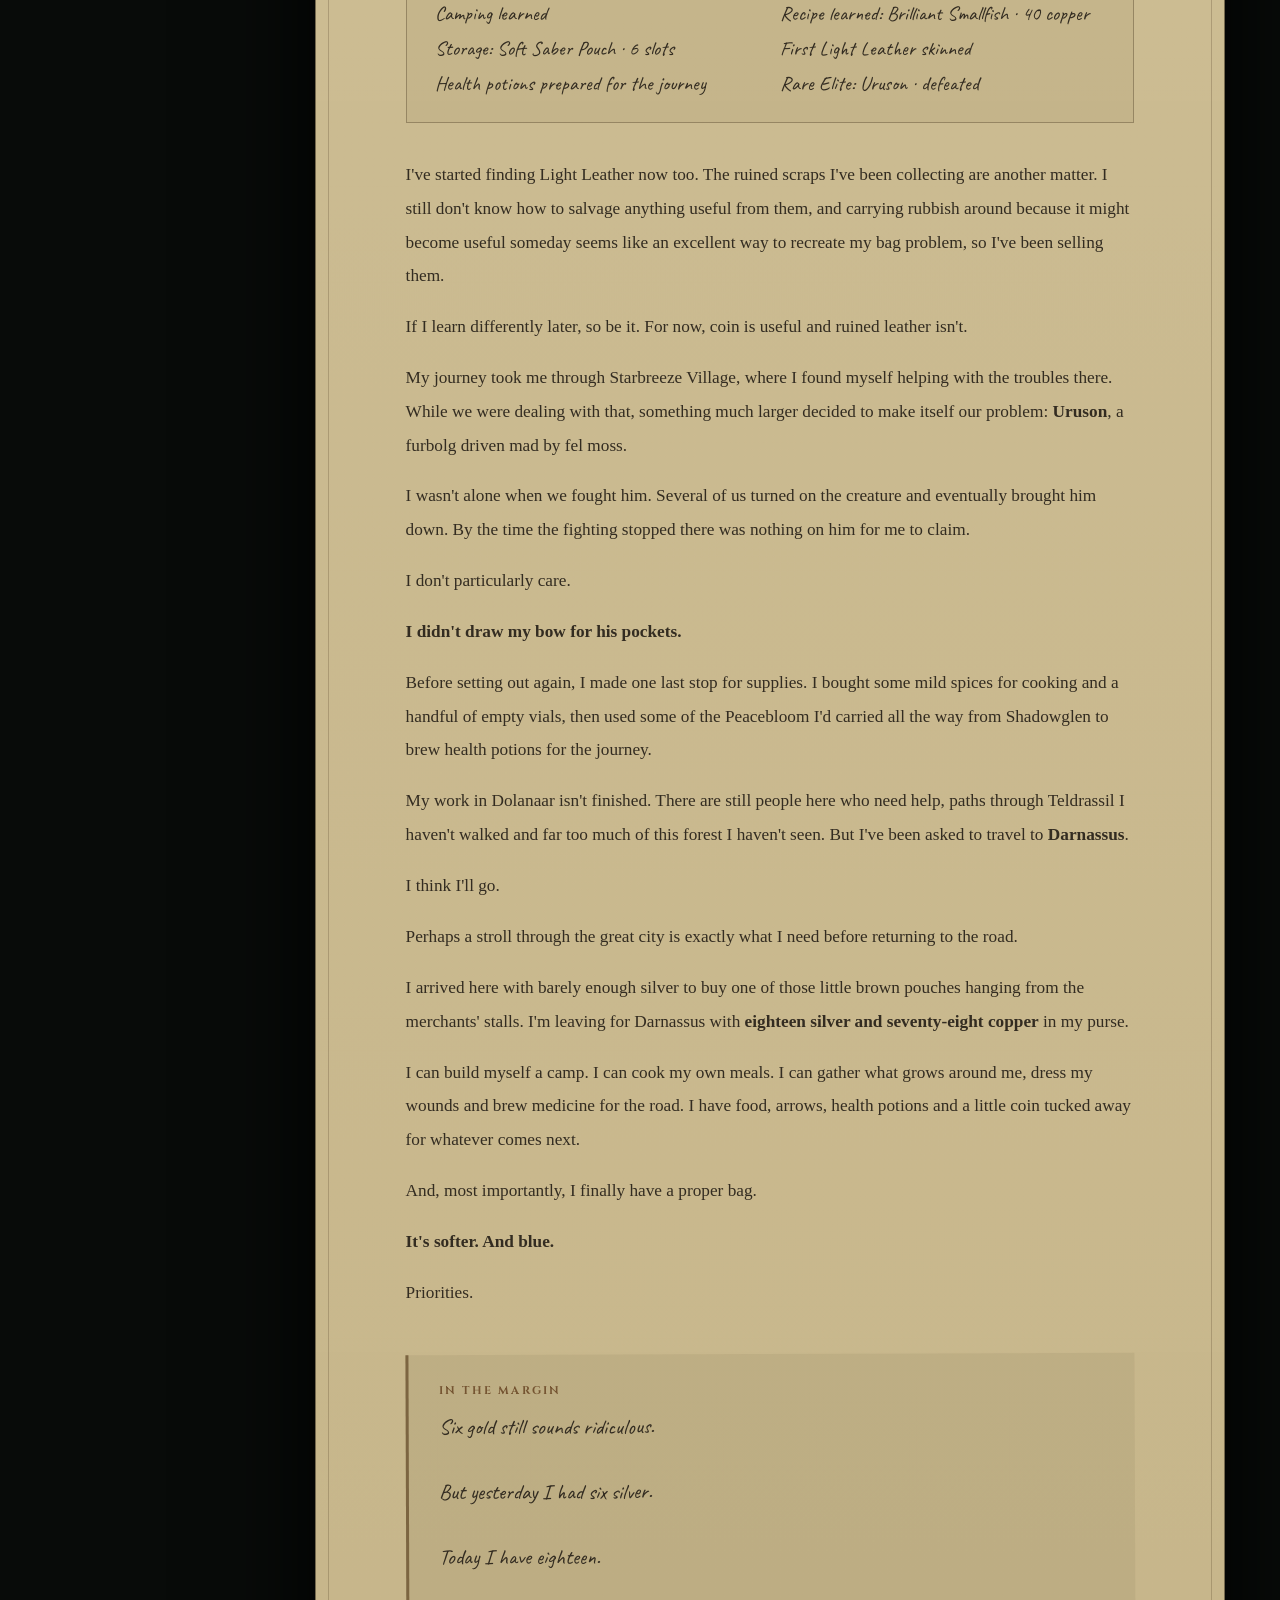
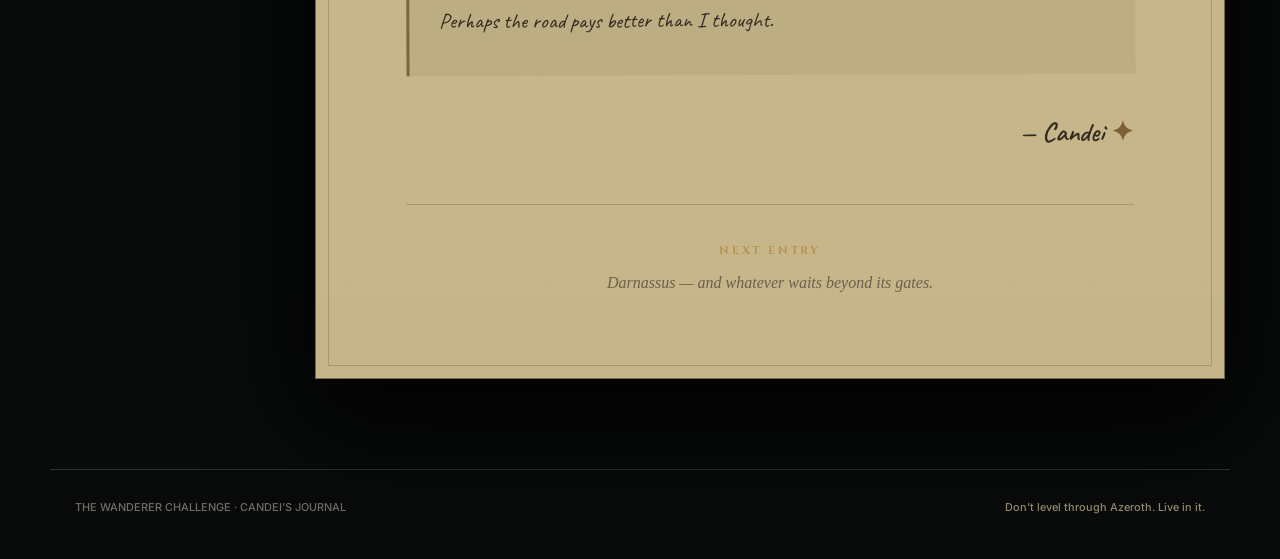
==== commit 06d2f461: "Add Candei level 8 to entry 002 field record" ====
--- a/journal.html
+++ b/journal.html
@@ -30,7 +30,7 @@
 <p>I found another herb today — <strong>Mageroyal</strong>. Unfortunately, finding it and being capable of harvesting it are apparently two entirely different things. My hands aren't skilled enough yet, so for now all I can do is remember where I've seen it and try not to look too offended when I walk past.</p>
 <p>I did overhear an Alchemist talking about mixing Mageroyal with Peacebloom to make mana potions. Now <em>that</em> caught my attention. My abilities draw on mana, and running dry in the middle of a fight is hardly ideal. Perhaps Mageroyal is worth keeping when I'm finally able to gather it. If I can supply an Alchemist with the herbs they need, there may be a trade to be made — herbs for potions, rather than everything simply becoming another few copper in a merchant's pocket.</p>
 <div class="reflection"><b>NOTE TO SELF</b><p>Learn to pick the bloody purple flowers.</p></div>
-<div class="inkbox"><b>FIELD RECORD</b><span>Location: Dolanaar &amp; Starbreeze Village</span><span>Cash on hand: 18 silver, 78 copper</span><span>Skinning: 75/75 Apprentice</span><span>Herbalism: 39/75 Apprentice</span><span>Cooking: 11/75 Apprentice</span><span>First Aid: 6/75 Apprentice</span><span>Fishing: Not yet trained</span><span>Camping learned</span><span>Recipe learned: Brilliant Smallfish · 40 copper</span><span>Storage: Soft Saber Pouch · 6 slots</span><span>First Light Leather skinned</span><span>Health potions prepared for the journey</span><span>Rare Elite: Uruson · defeated</span></div>
+<div class="inkbox"><b>FIELD RECORD</b><span>Level 8</span><span>Location: Dolanaar &amp; Starbreeze Village</span><span>Cash on hand: 18 silver, 78 copper</span><span>Skinning: 75/75 Apprentice</span><span>Herbalism: 39/75 Apprentice</span><span>Cooking: 11/75 Apprentice</span><span>First Aid: 6/75 Apprentice</span><span>Fishing: Not yet trained</span><span>Camping learned</span><span>Recipe learned: Brilliant Smallfish · 40 copper</span><span>Storage: Soft Saber Pouch · 6 slots</span><span>First Light Leather skinned</span><span>Health potions prepared for the journey</span><span>Rare Elite: Uruson · defeated</span></div>
 <p>I've started finding Light Leather now too. The ruined scraps I've been collecting are another matter. I still don't know how to salvage anything useful from them, and carrying rubbish around because it might become useful someday seems like an excellent way to recreate my bag problem, so I've been selling them.</p>
 <p>If I learn differently later, so be it. For now, coin is useful and ruined leather isn't.</p>
 <p>My journey took me through Starbreeze Village, where I found myself helping with the troubles there. While we were dealing with that, something much larger decided to make itself our problem: <strong>Uruson</strong>, a furbolg driven mad by fel moss.</p>
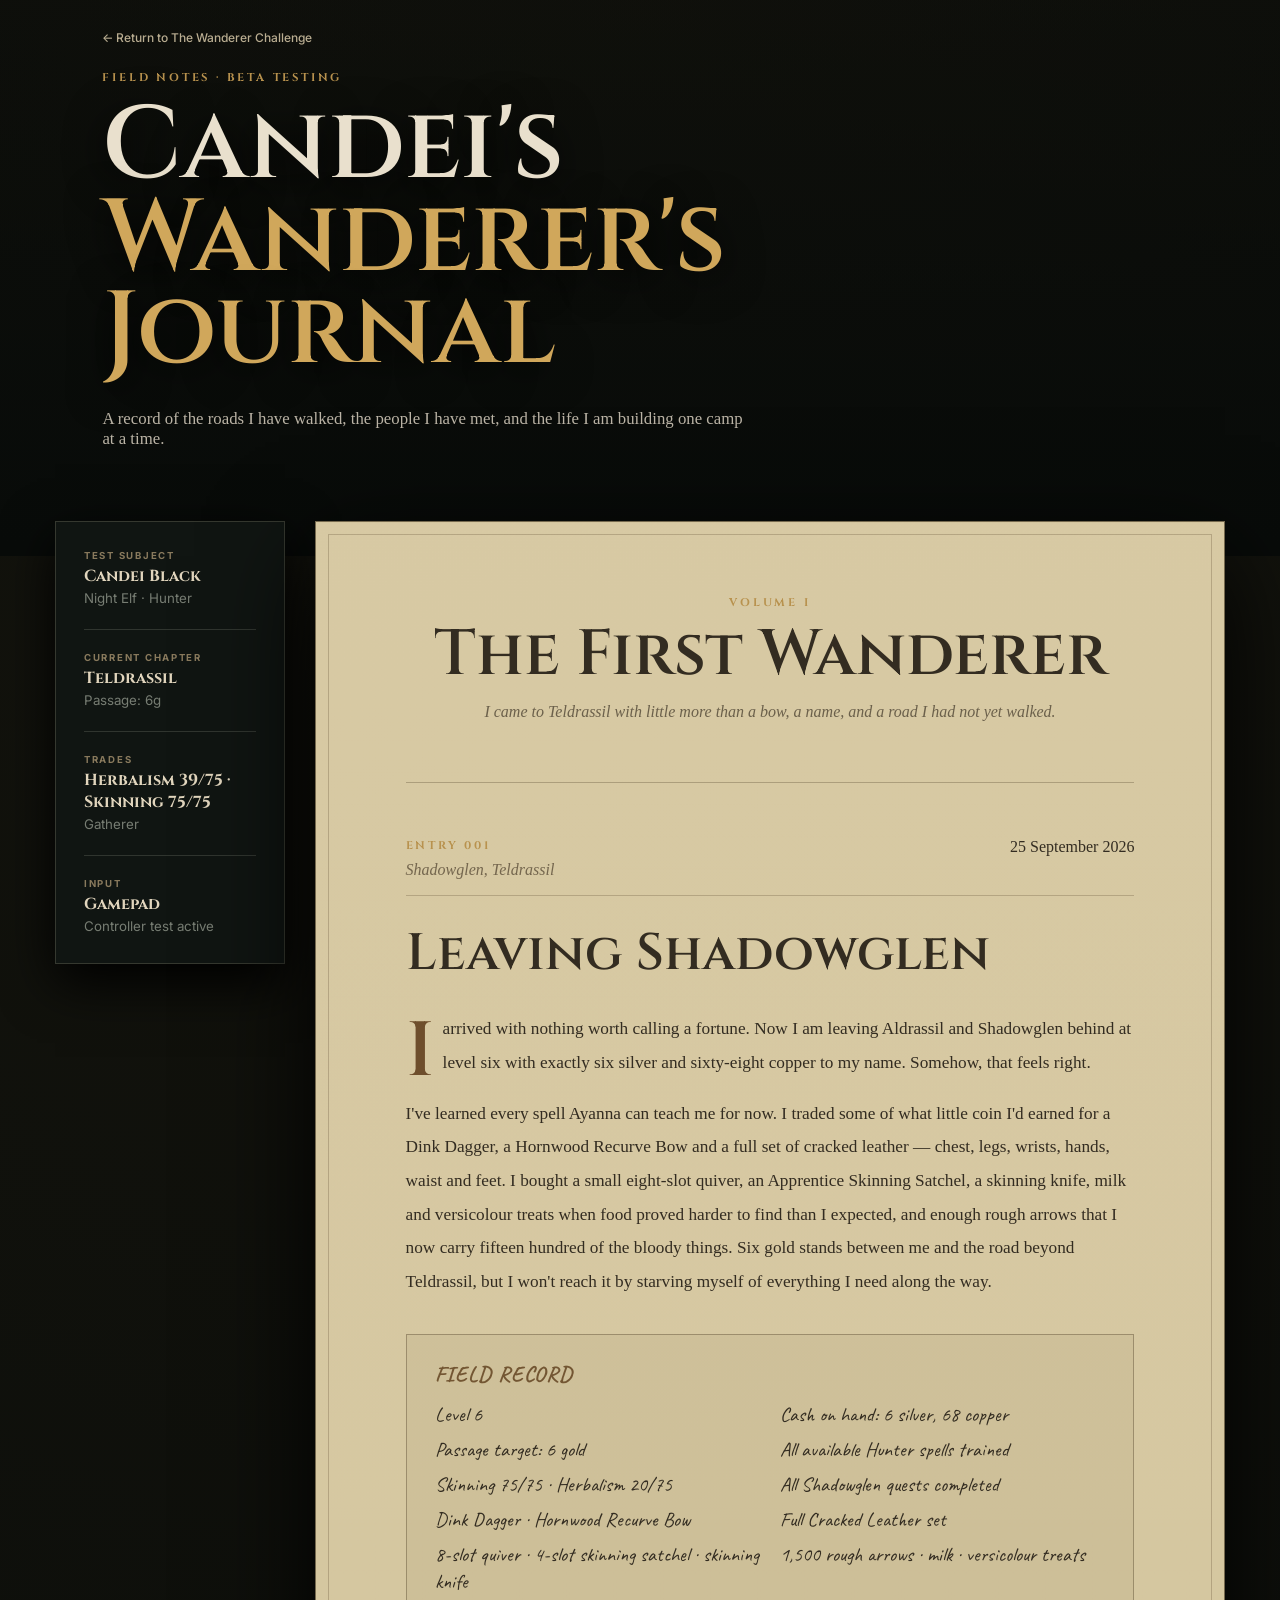
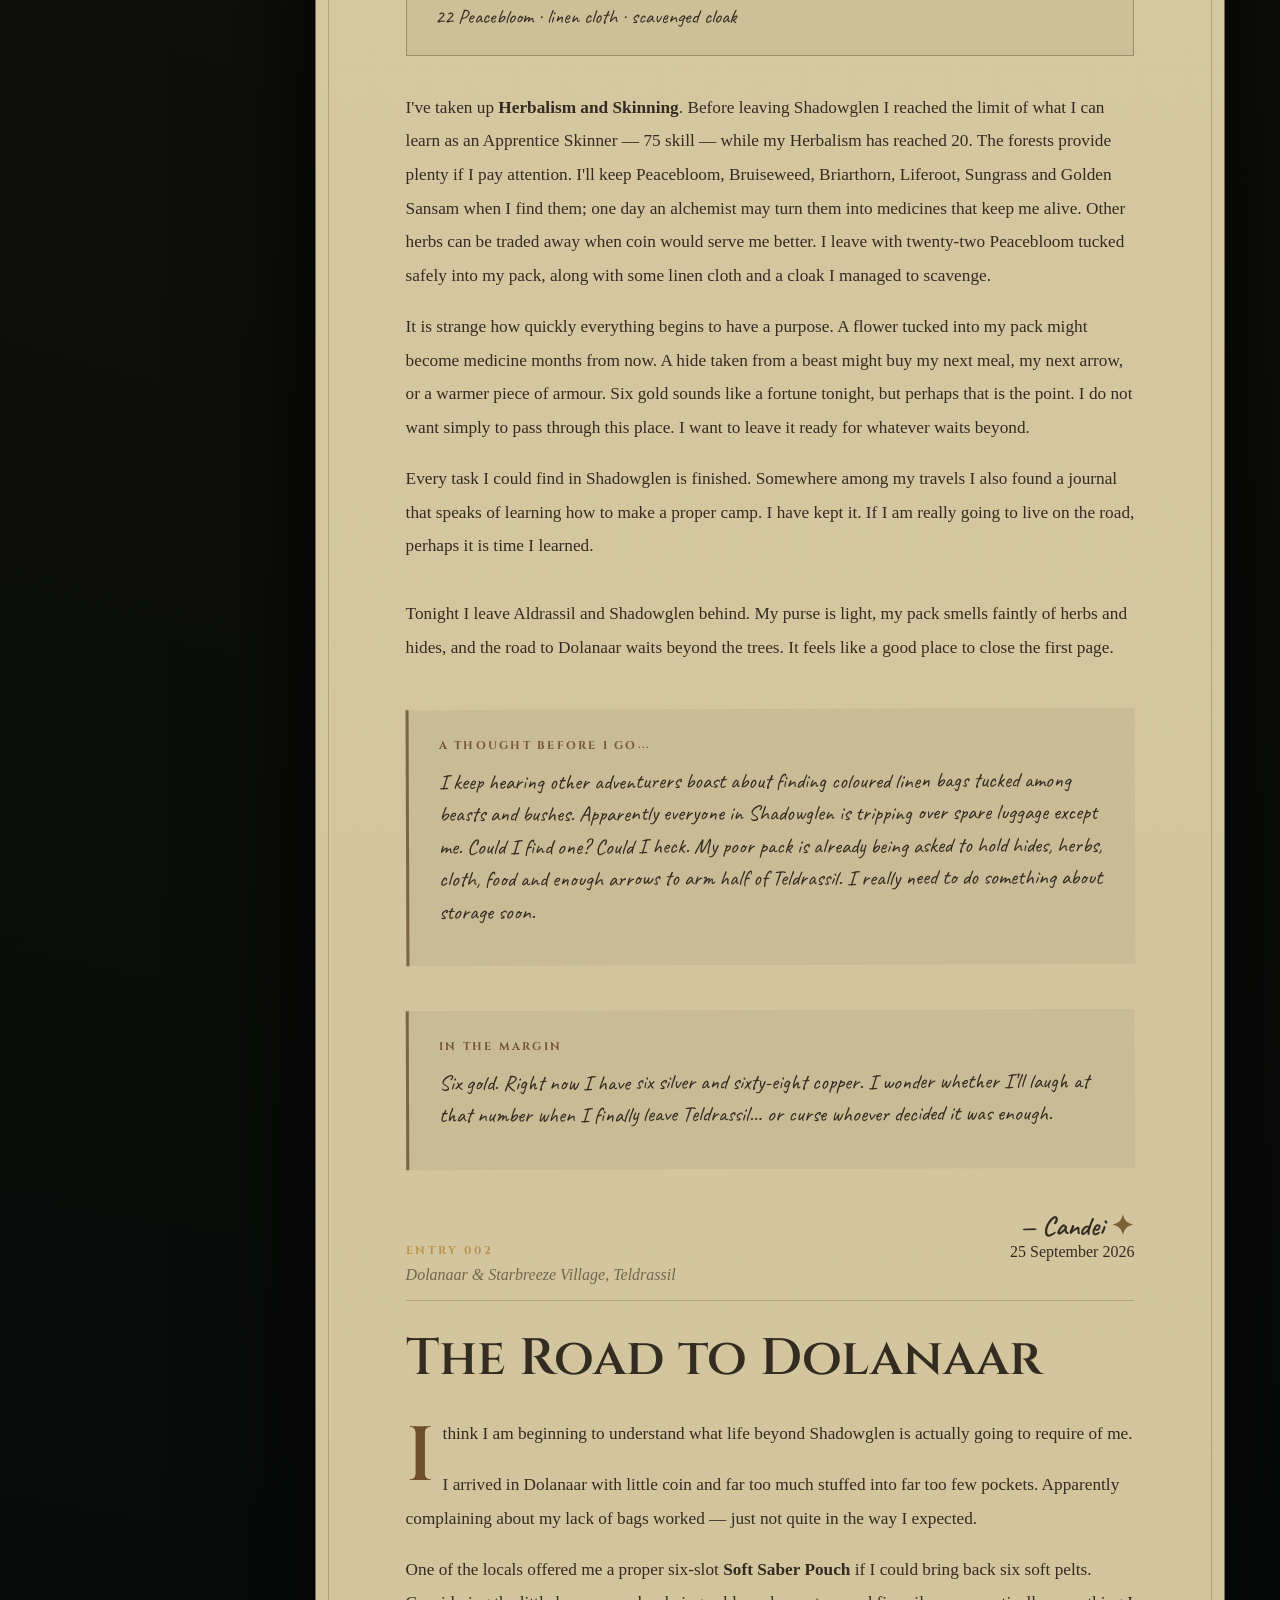
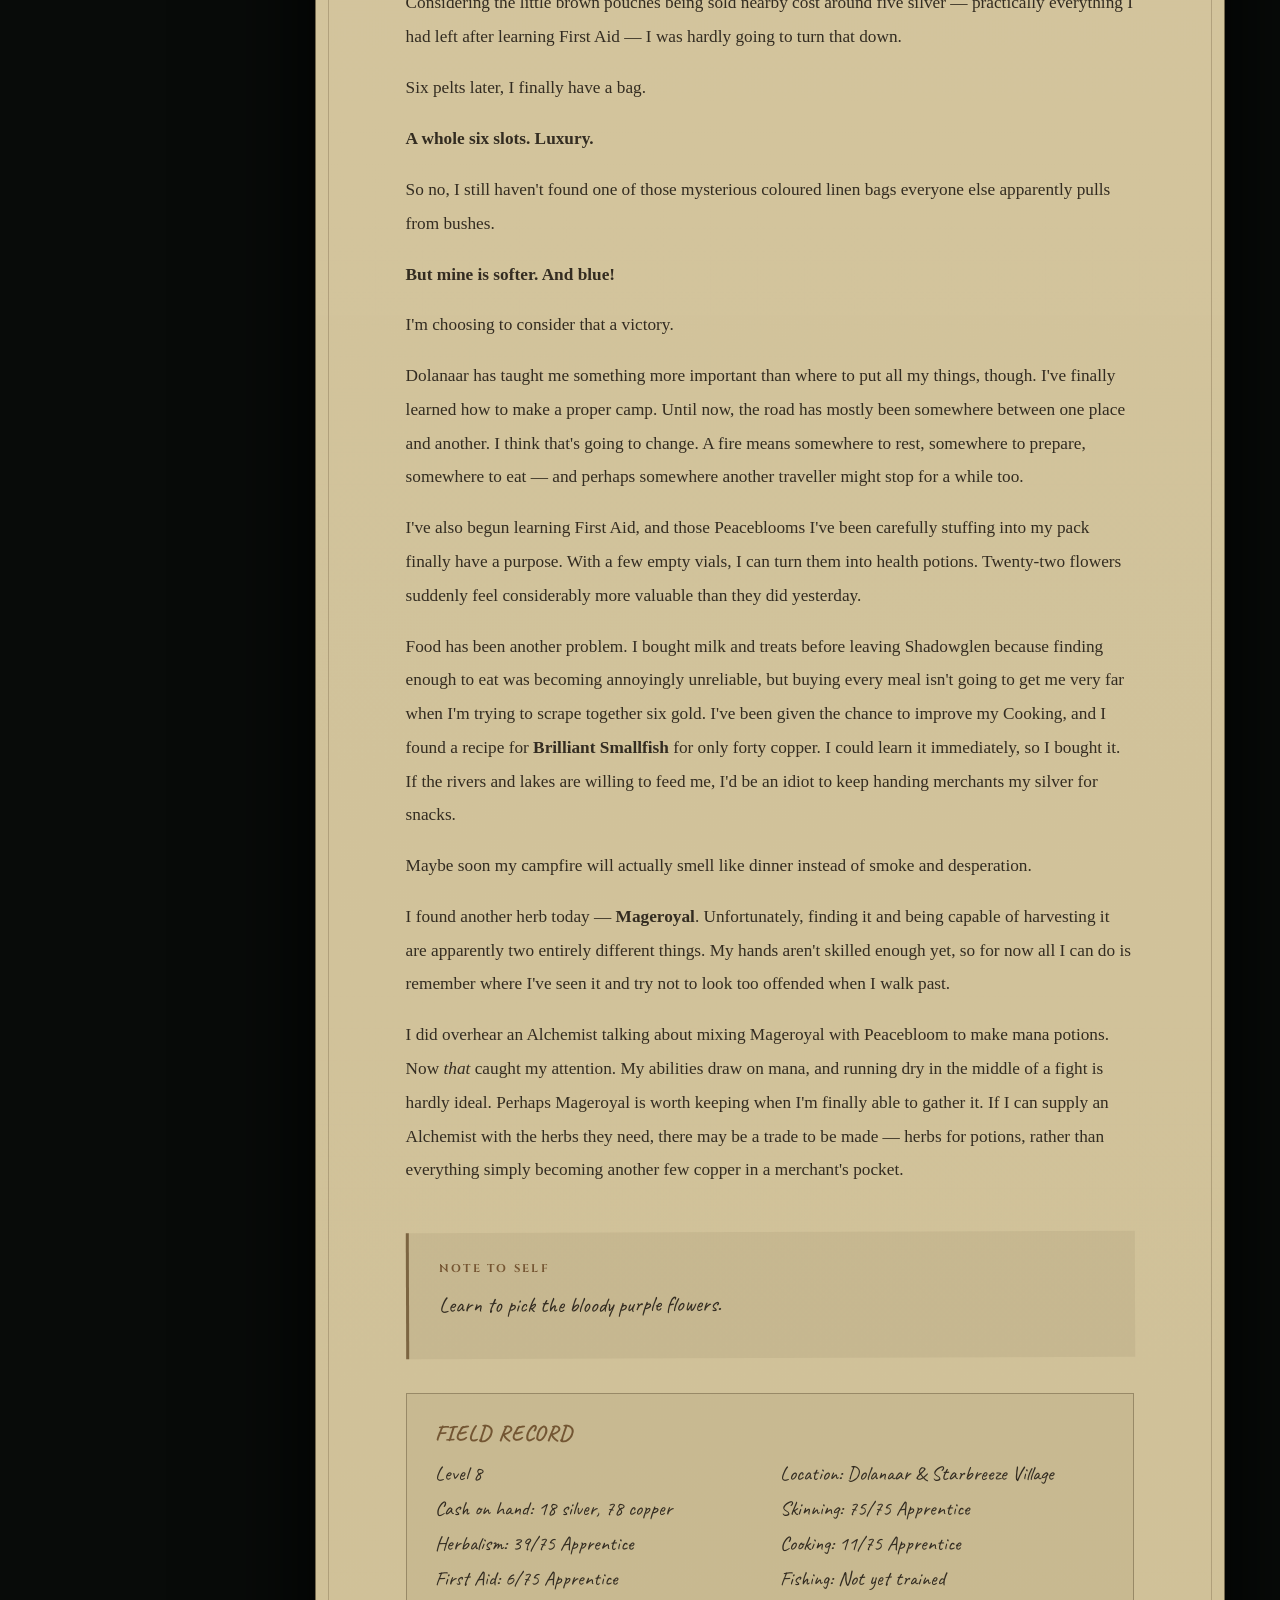
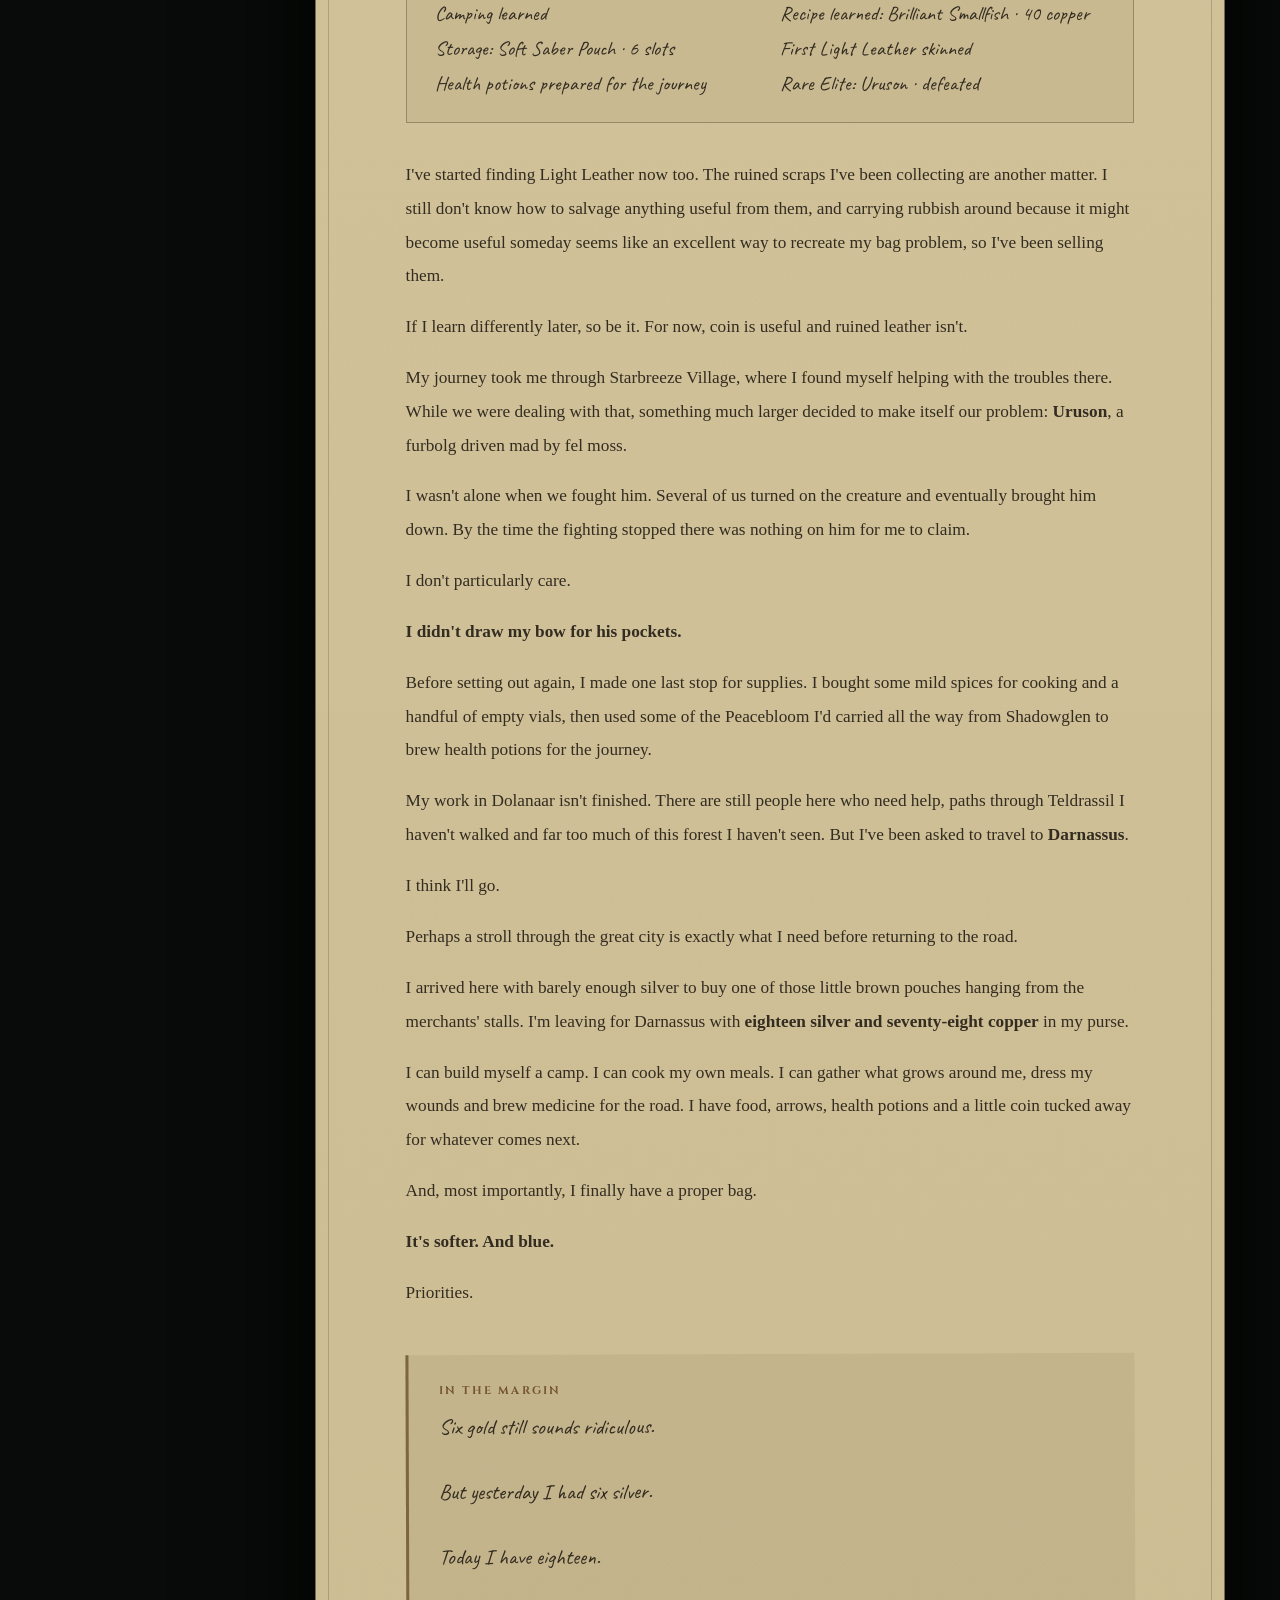
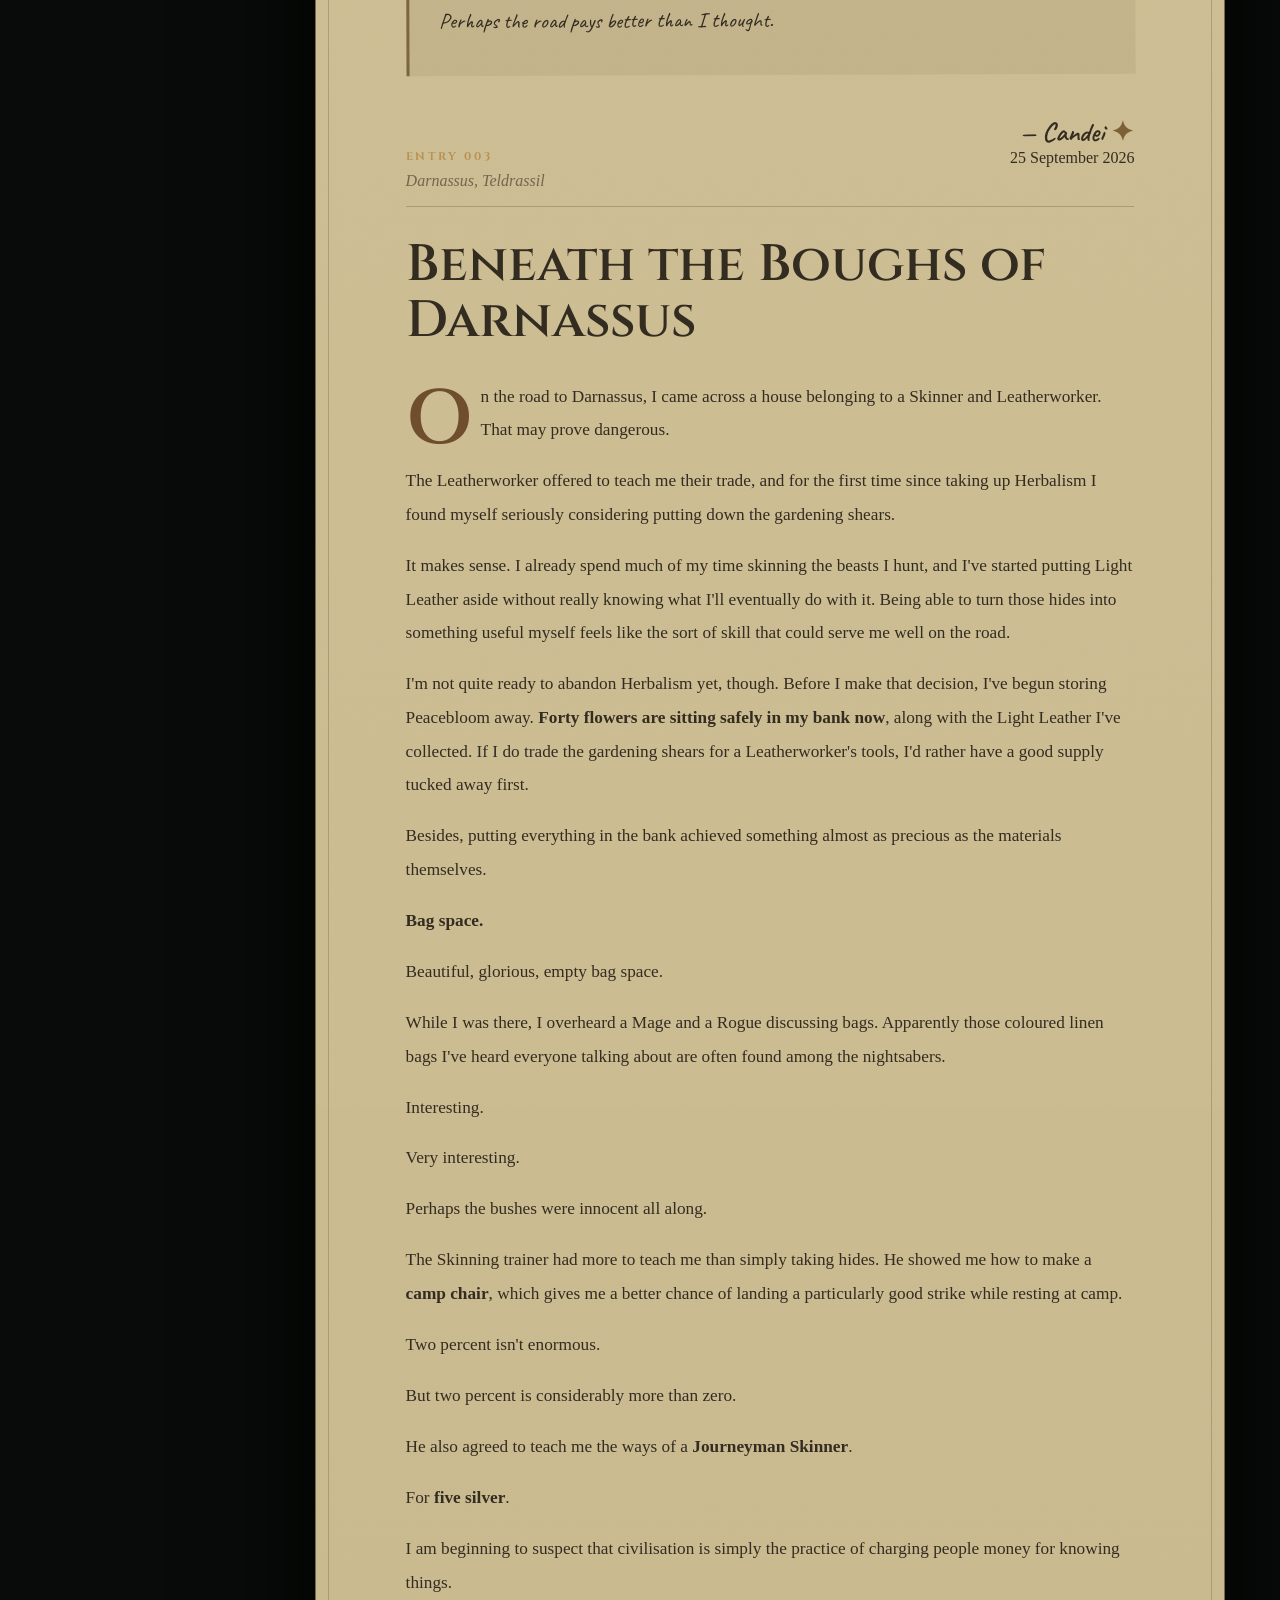
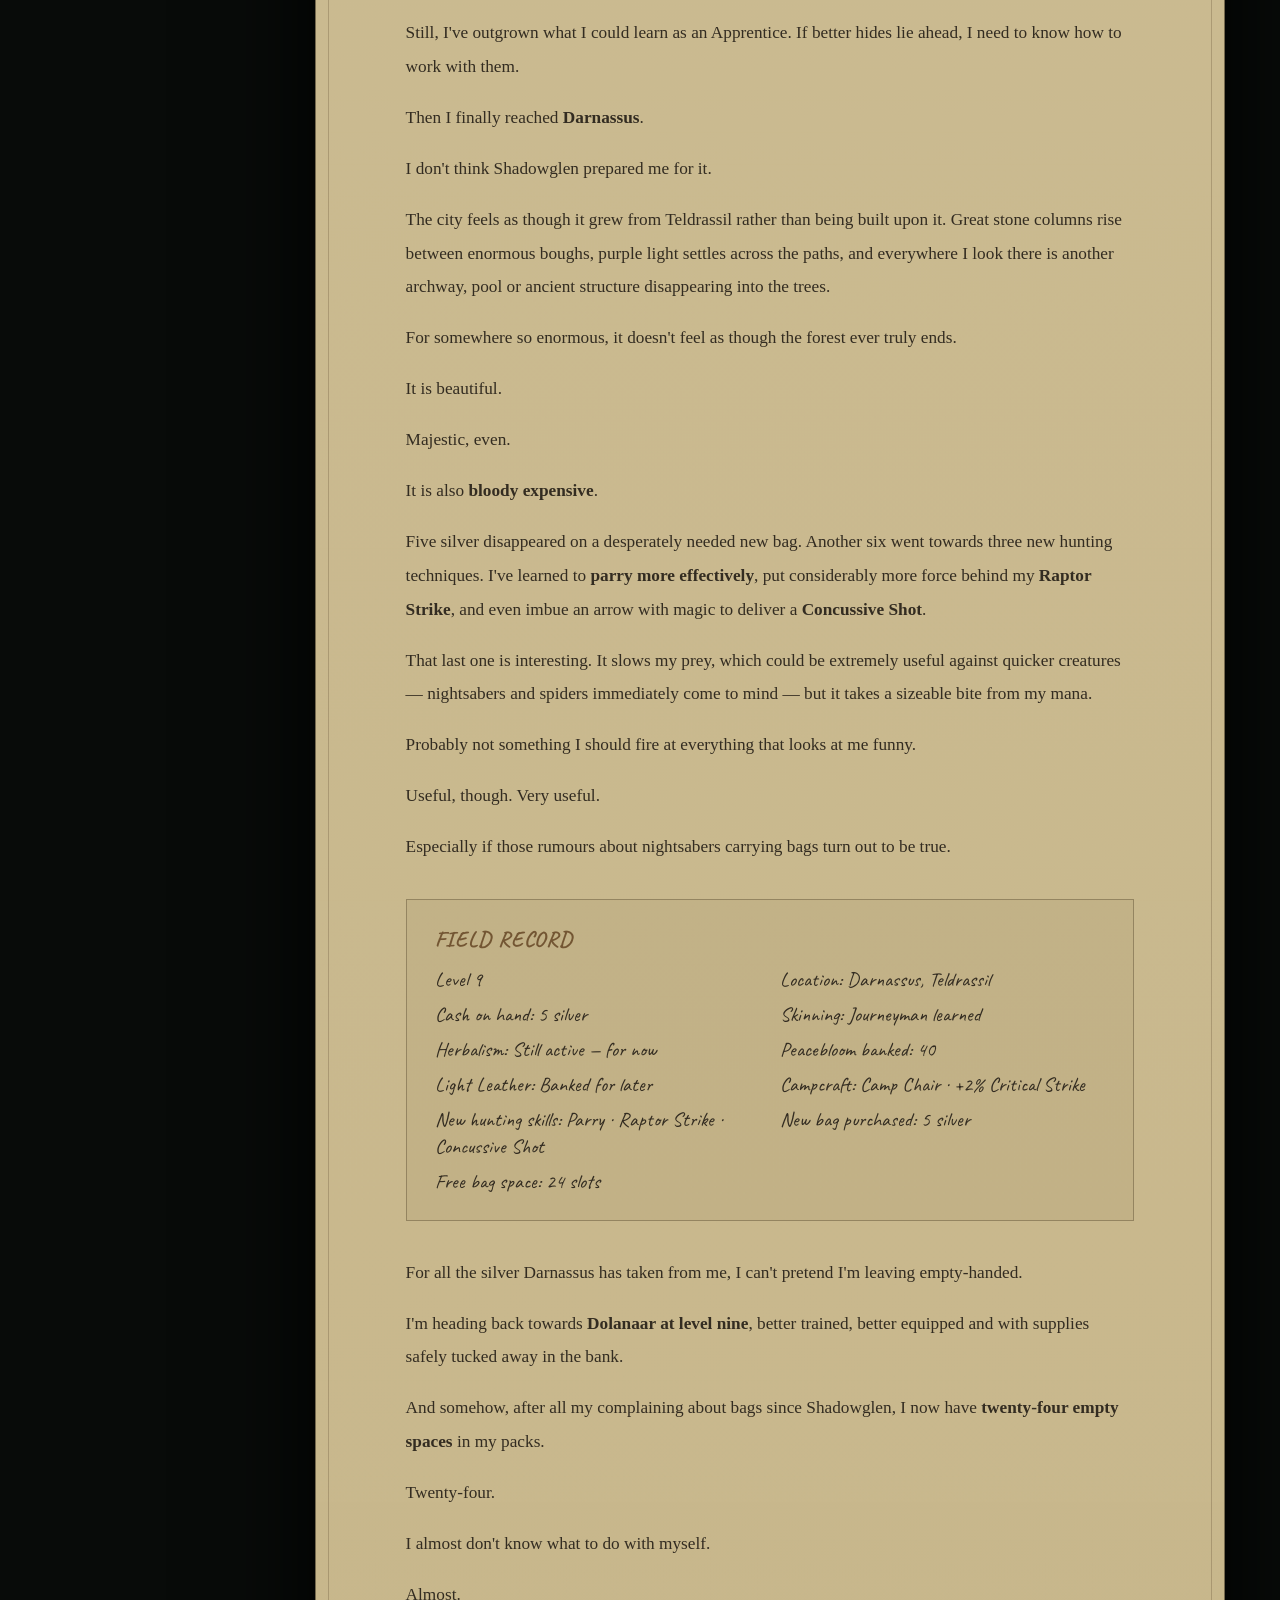
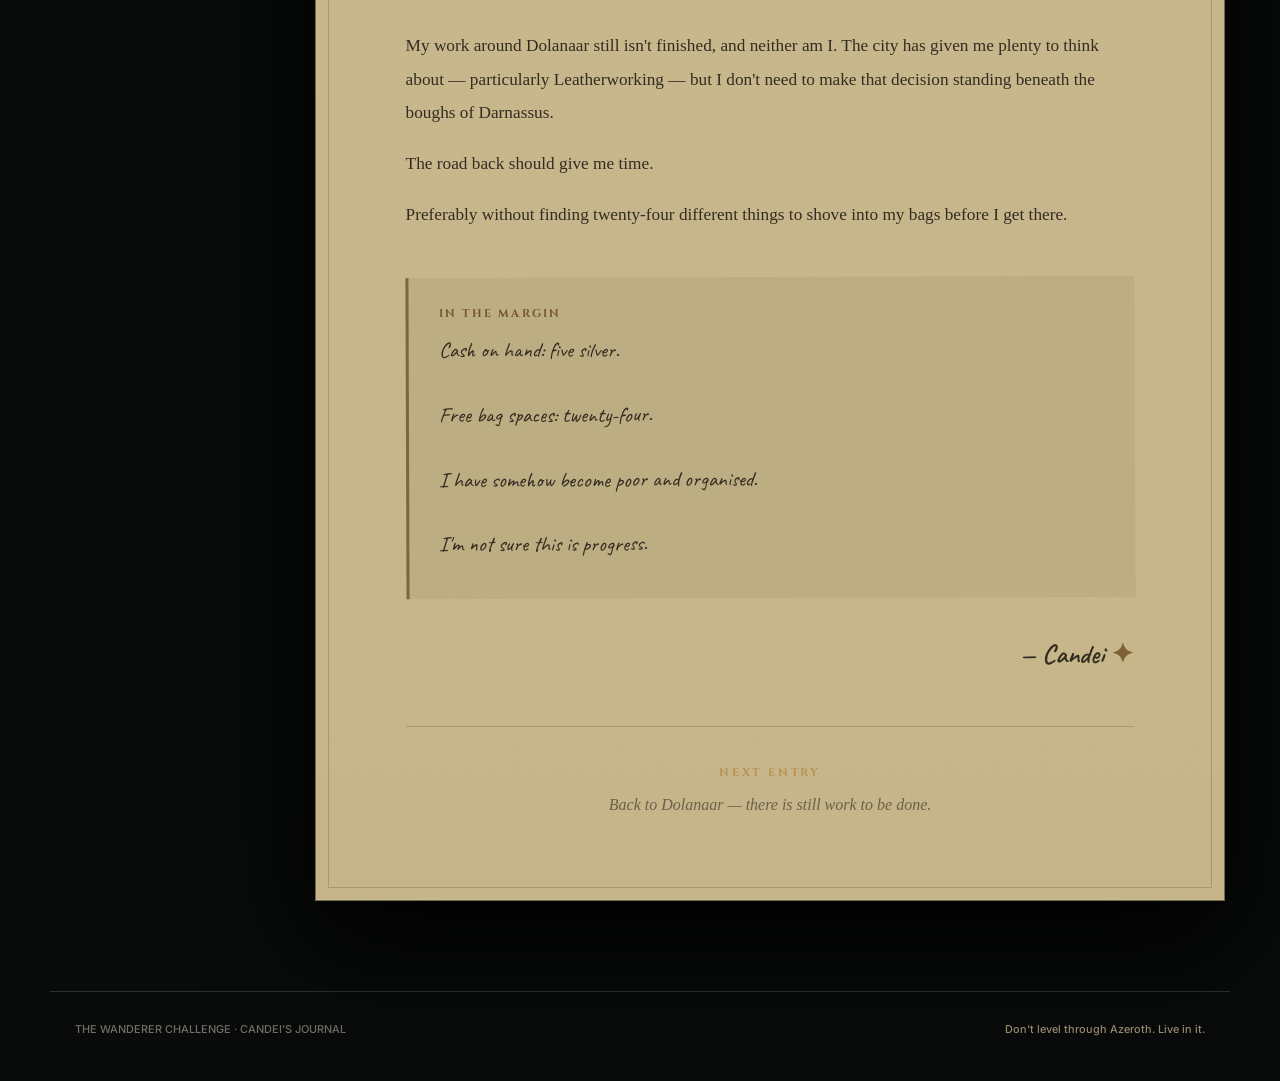
==== commit 6523a15a: "Add Candei journal entry 003: Beneath the Boughs of Darnassus" ====
--- a/journal.html
+++ b/journal.html
@@ -48,5 +48,29 @@
 <p>Priorities.</p>
 <div class="reflection"><b>IN THE MARGIN</b><p>Six gold still sounds ridiculous.<br><br>But yesterday I had six silver.<br><br>Today I have eighteen.<br><br>Perhaps the road pays better than I thought.</p></div>
 <footer class="signature">— Candei <span>✦</span></footer></article>
-<div class="next"><span>NEXT ENTRY</span><p>Darnassus — and whatever waits beyond its gates.</p></div></section></main>
+<article class="entry"><div class="entryMeta"><span>ENTRY 003</span><time>25 September 2026</time><em>Darnassus, Teldrassil</em></div><h3>Beneath the Boughs of Darnassus</h3>
+<p class="drop">On the road to Darnassus, I came across a house belonging to a Skinner and Leatherworker. That may prove dangerous.</p>
+<p>The Leatherworker offered to teach me their trade, and for the first time since taking up Herbalism I found myself seriously considering putting down the gardening shears.</p>
+<p>It makes sense. I already spend much of my time skinning the beasts I hunt, and I've started putting Light Leather aside without really knowing what I'll eventually do with it. Being able to turn those hides into something useful myself feels like the sort of skill that could serve me well on the road.</p>
+<p>I'm not quite ready to abandon Herbalism yet, though. Before I make that decision, I've begun storing Peacebloom away. <strong>Forty flowers are sitting safely in my bank now</strong>, along with the Light Leather I've collected. If I do trade the gardening shears for a Leatherworker's tools, I'd rather have a good supply tucked away first.</p>
+<p>Besides, putting everything in the bank achieved something almost as precious as the materials themselves.</p><p><strong>Bag space.</strong></p><p>Beautiful, glorious, empty bag space.</p>
+<p>While I was there, I overheard a Mage and a Rogue discussing bags. Apparently those coloured linen bags I've heard everyone talking about are often found among the nightsabers.</p><p>Interesting.</p><p>Very interesting.</p><p>Perhaps the bushes were innocent all along.</p>
+<p>The Skinning trainer had more to teach me than simply taking hides. He showed me how to make a <strong>camp chair</strong>, which gives me a better chance of landing a particularly good strike while resting at camp.</p><p>Two percent isn't enormous.</p><p>But two percent is considerably more than zero.</p>
+<p>He also agreed to teach me the ways of a <strong>Journeyman Skinner</strong>.</p><p>For <strong>five silver</strong>.</p><p>I am beginning to suspect that civilisation is simply the practice of charging people money for knowing things.</p>
+<p>Still, I've outgrown what I could learn as an Apprentice. If better hides lie ahead, I need to know how to work with them.</p>
+<p>Then I finally reached <strong>Darnassus</strong>.</p>
+<p>I don't think Shadowglen prepared me for it.</p>
+<p>The city feels as though it grew from Teldrassil rather than being built upon it. Great stone columns rise between enormous boughs, purple light settles across the paths, and everywhere I look there is another archway, pool or ancient structure disappearing into the trees.</p>
+<p>For somewhere so enormous, it doesn't feel as though the forest ever truly ends.</p><p>It is beautiful.</p><p>Majestic, even.</p><p>It is also <strong>bloody expensive</strong>.</p>
+<p>Five silver disappeared on a desperately needed new bag. Another six went towards three new hunting techniques. I've learned to <strong>parry more effectively</strong>, put considerably more force behind my <strong>Raptor Strike</strong>, and even imbue an arrow with magic to deliver a <strong>Concussive Shot</strong>.</p>
+<p>That last one is interesting. It slows my prey, which could be extremely useful against quicker creatures — nightsabers and spiders immediately come to mind — but it takes a sizeable bite from my mana.</p><p>Probably not something I should fire at everything that looks at me funny.</p><p>Useful, though. Very useful.</p><p>Especially if those rumours about nightsabers carrying bags turn out to be true.</p>
+<div class="inkbox"><b>FIELD RECORD</b><span>Level 9</span><span>Location: Darnassus, Teldrassil</span><span>Cash on hand: 5 silver</span><span>Skinning: Journeyman learned</span><span>Herbalism: Still active — for now</span><span>Peacebloom banked: 40</span><span>Light Leather: Banked for later</span><span>Campcraft: Camp Chair · +2% Critical Strike</span><span>New hunting skills: Parry · Raptor Strike · Concussive Shot</span><span>New bag purchased: 5 silver</span><span>Free bag space: 24 slots</span></div>
+<p>For all the silver Darnassus has taken from me, I can't pretend I'm leaving empty-handed.</p>
+<p>I'm heading back towards <strong>Dolanaar at level nine</strong>, better trained, better equipped and with supplies safely tucked away in the bank.</p>
+<p>And somehow, after all my complaining about bags since Shadowglen, I now have <strong>twenty-four empty spaces</strong> in my packs.</p><p>Twenty-four.</p><p>I almost don't know what to do with myself.</p><p>Almost.</p>
+<p>My work around Dolanaar still isn't finished, and neither am I. The city has given me plenty to think about — particularly Leatherworking — but I don't need to make that decision standing beneath the boughs of Darnassus.</p>
+<p>The road back should give me time.</p><p>Preferably without finding twenty-four different things to shove into my bags before I get there.</p>
+<div class="reflection"><b>IN THE MARGIN</b><p>Cash on hand: five silver.<br><br>Free bag spaces: twenty-four.<br><br>I have somehow become poor and organised.<br><br>I'm not sure this is progress.</p></div>
+<footer class="signature">— Candei <span>✦</span></footer></article>
+<div class="next"><span>NEXT ENTRY</span><p>Back to Dolanaar — there is still work to be done.</p></div></section></main>
 <footer class="siteFooter"><span>THE WANDERER CHALLENGE · CANDEI’S JOURNAL</span><a href="index.html">Don't level through Azeroth. Live in it.</a></footer></body></html>
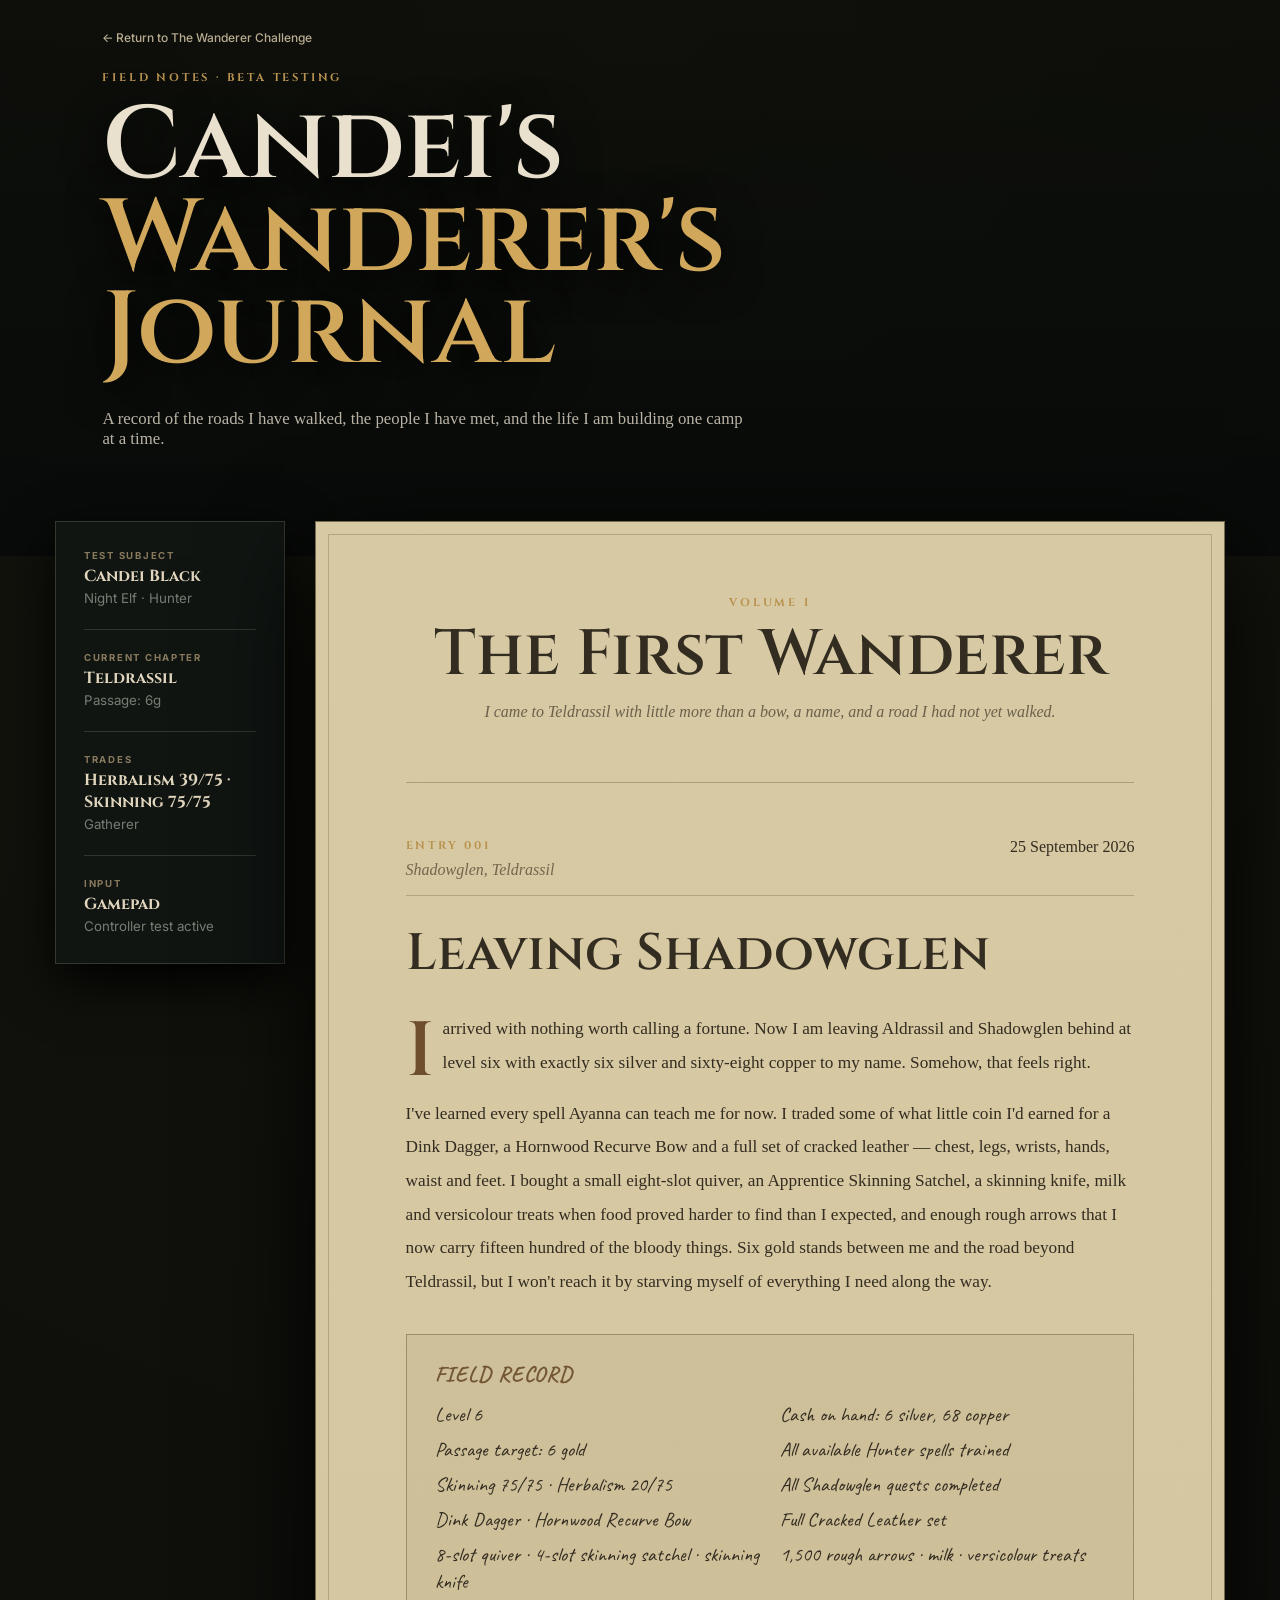
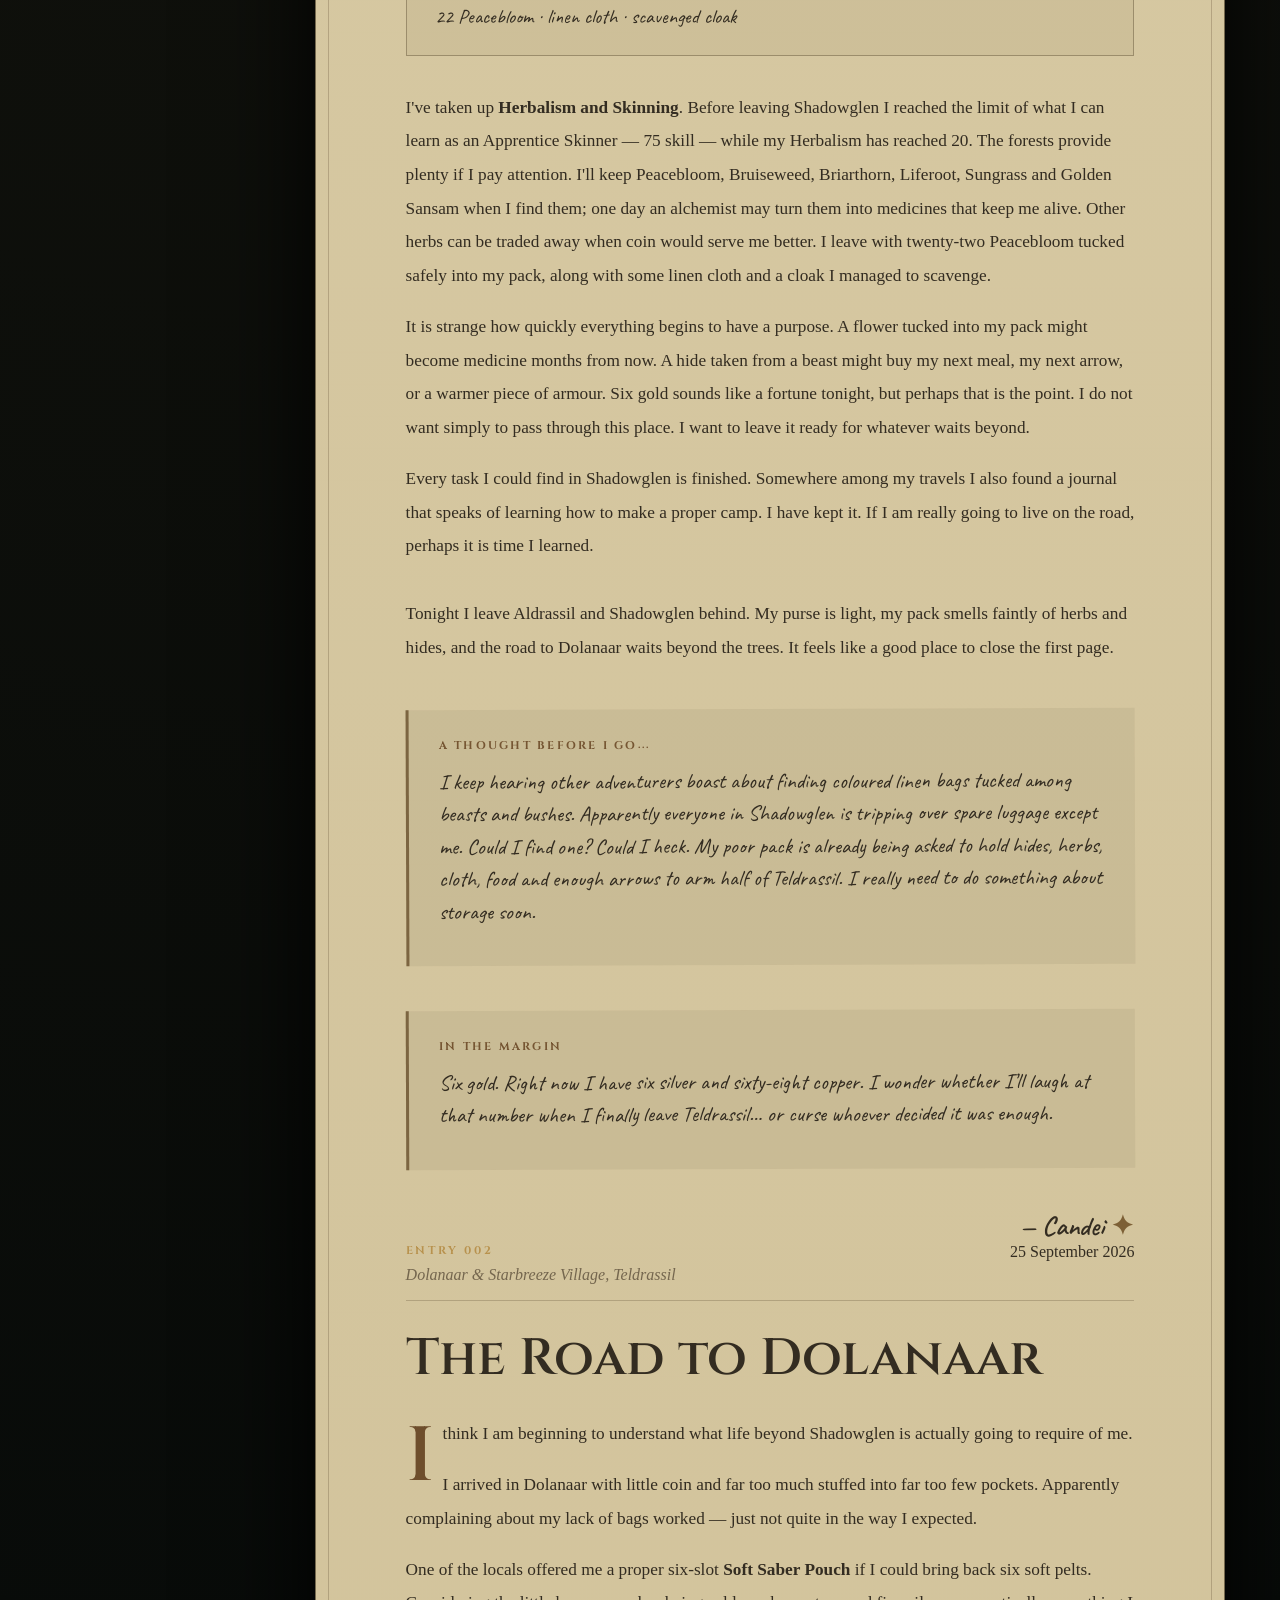
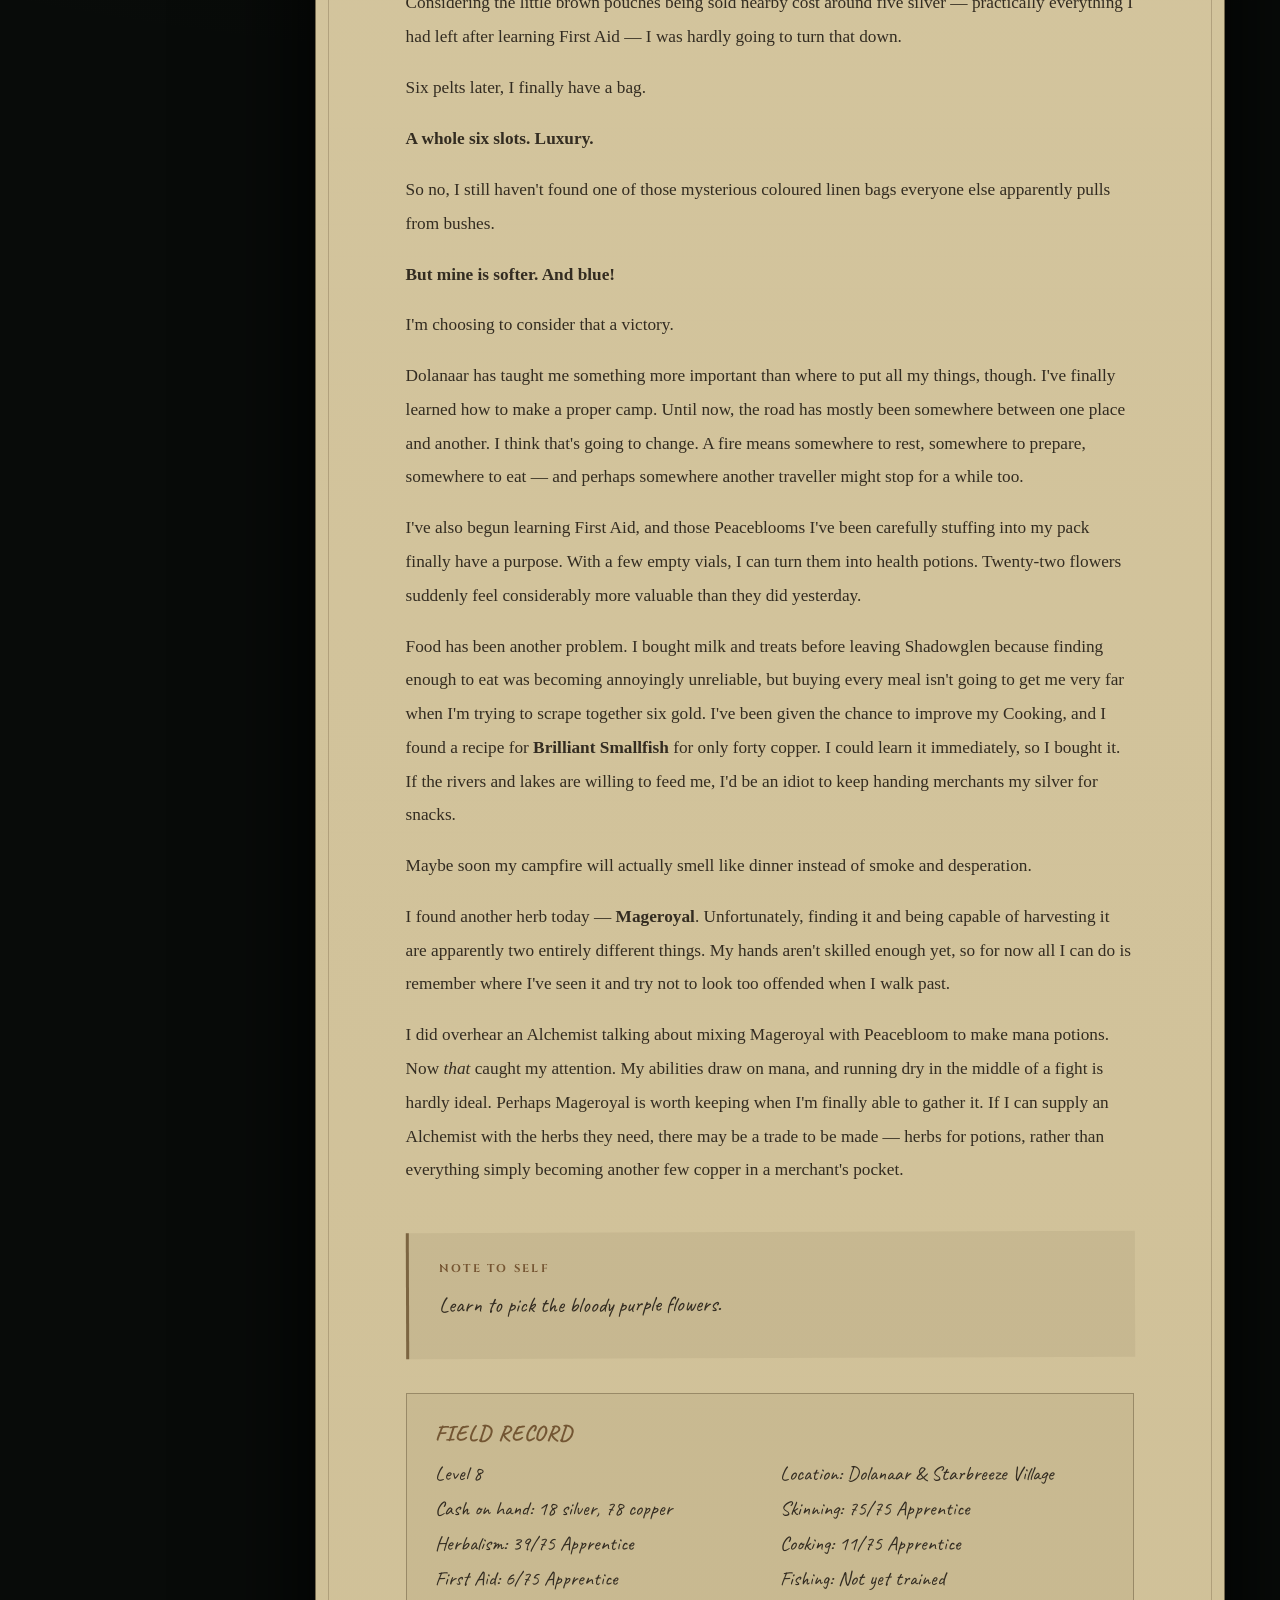
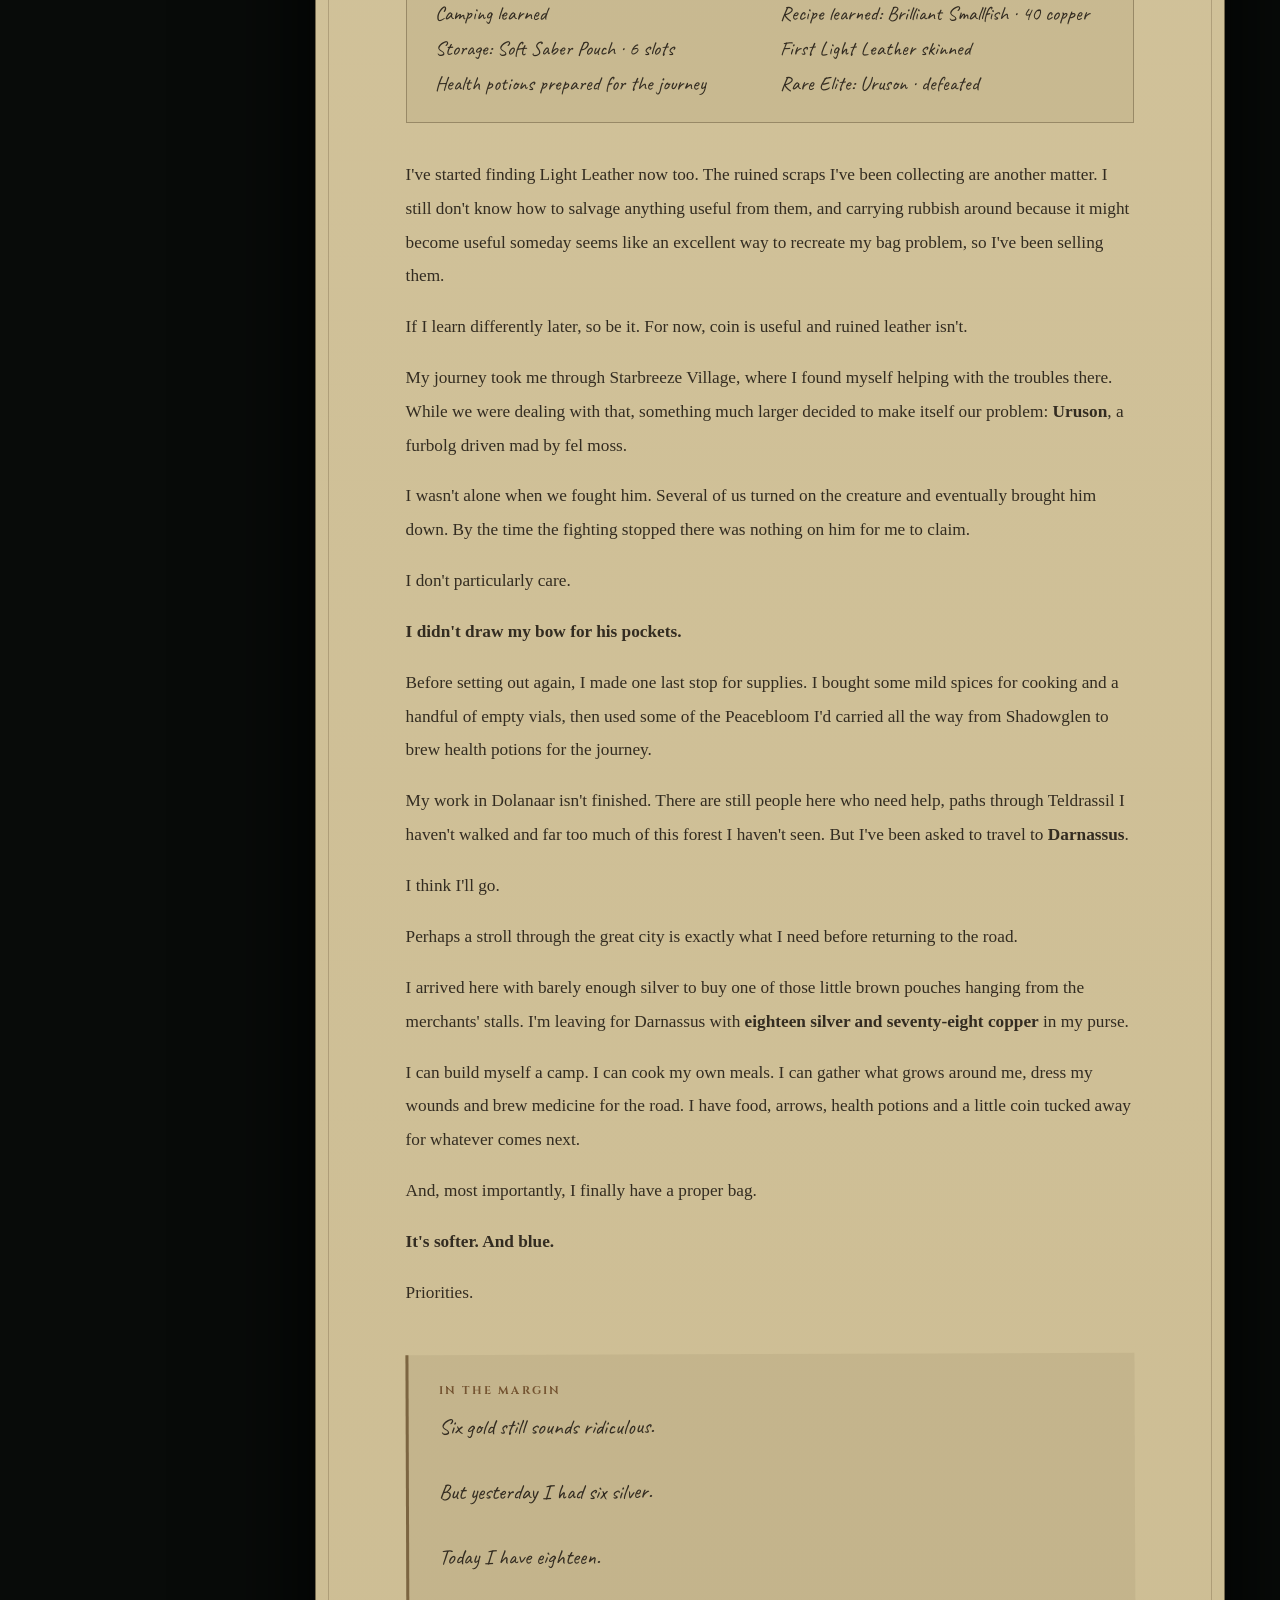
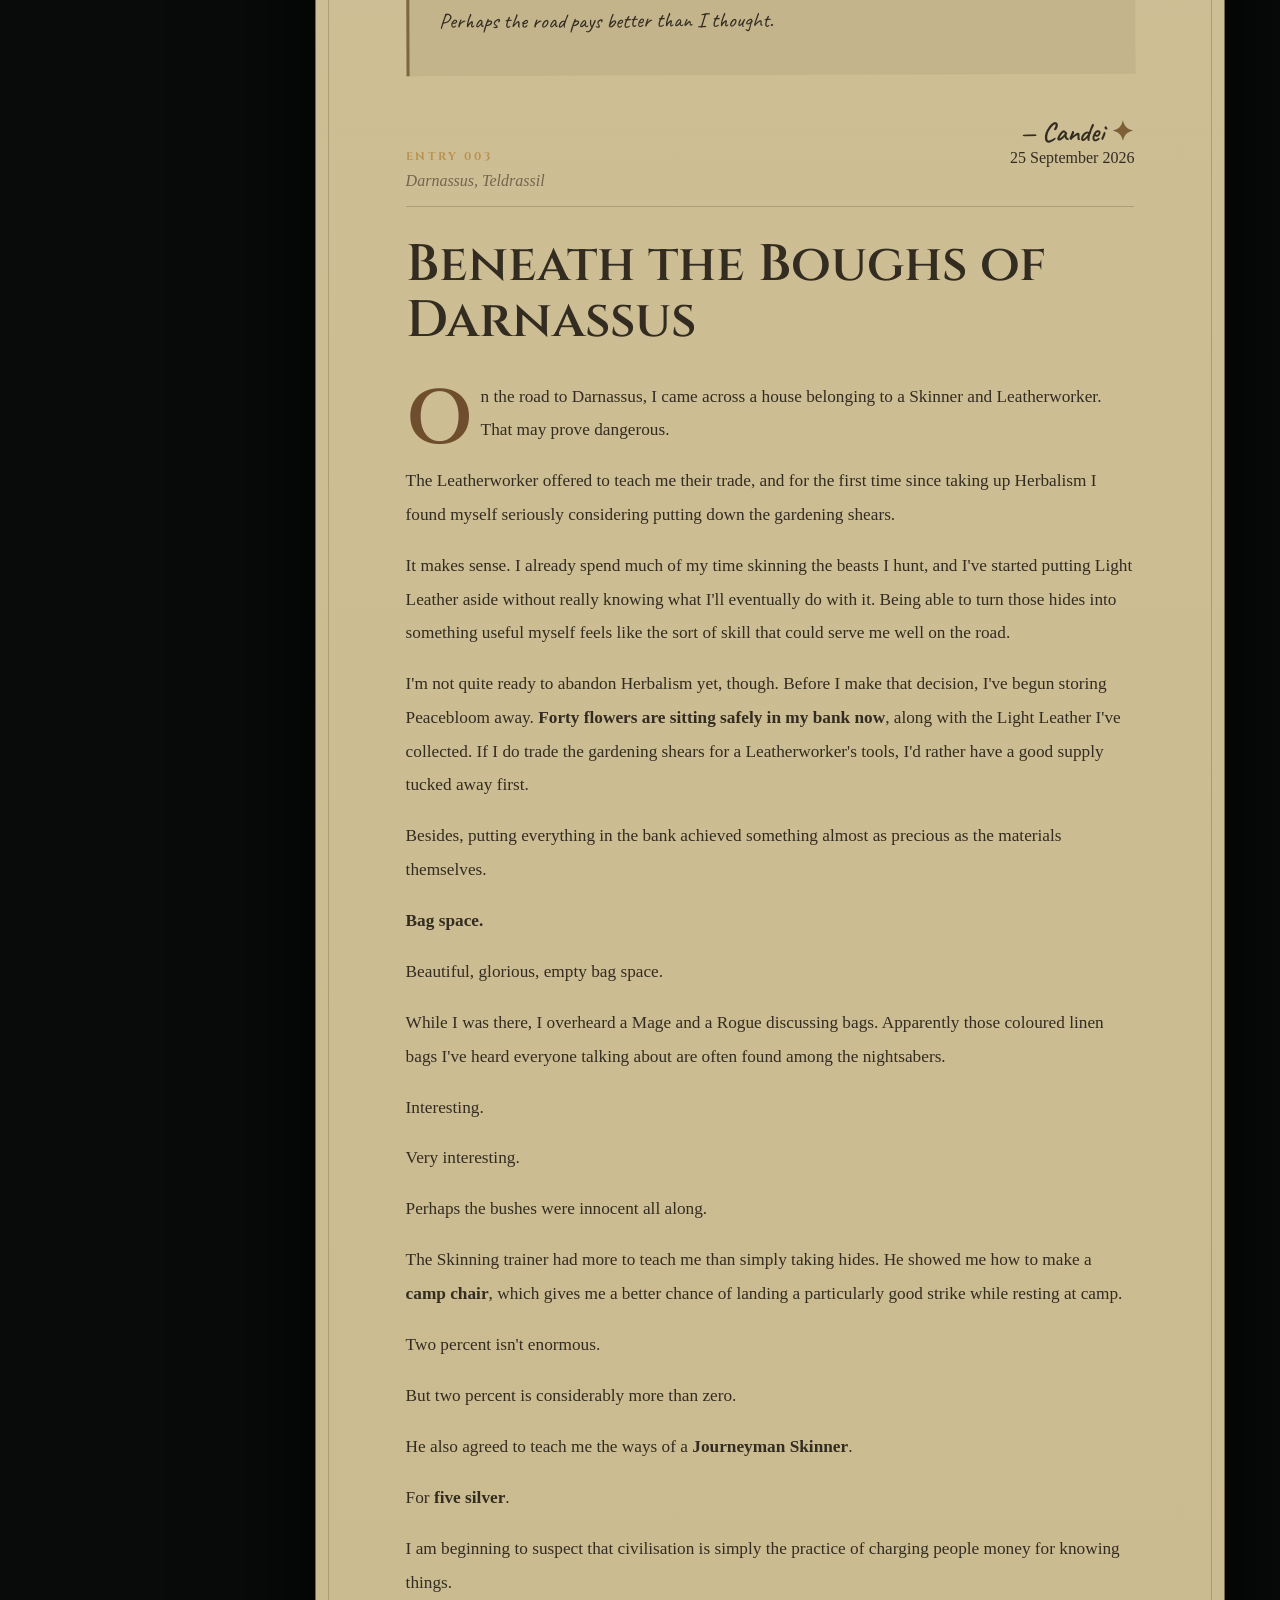
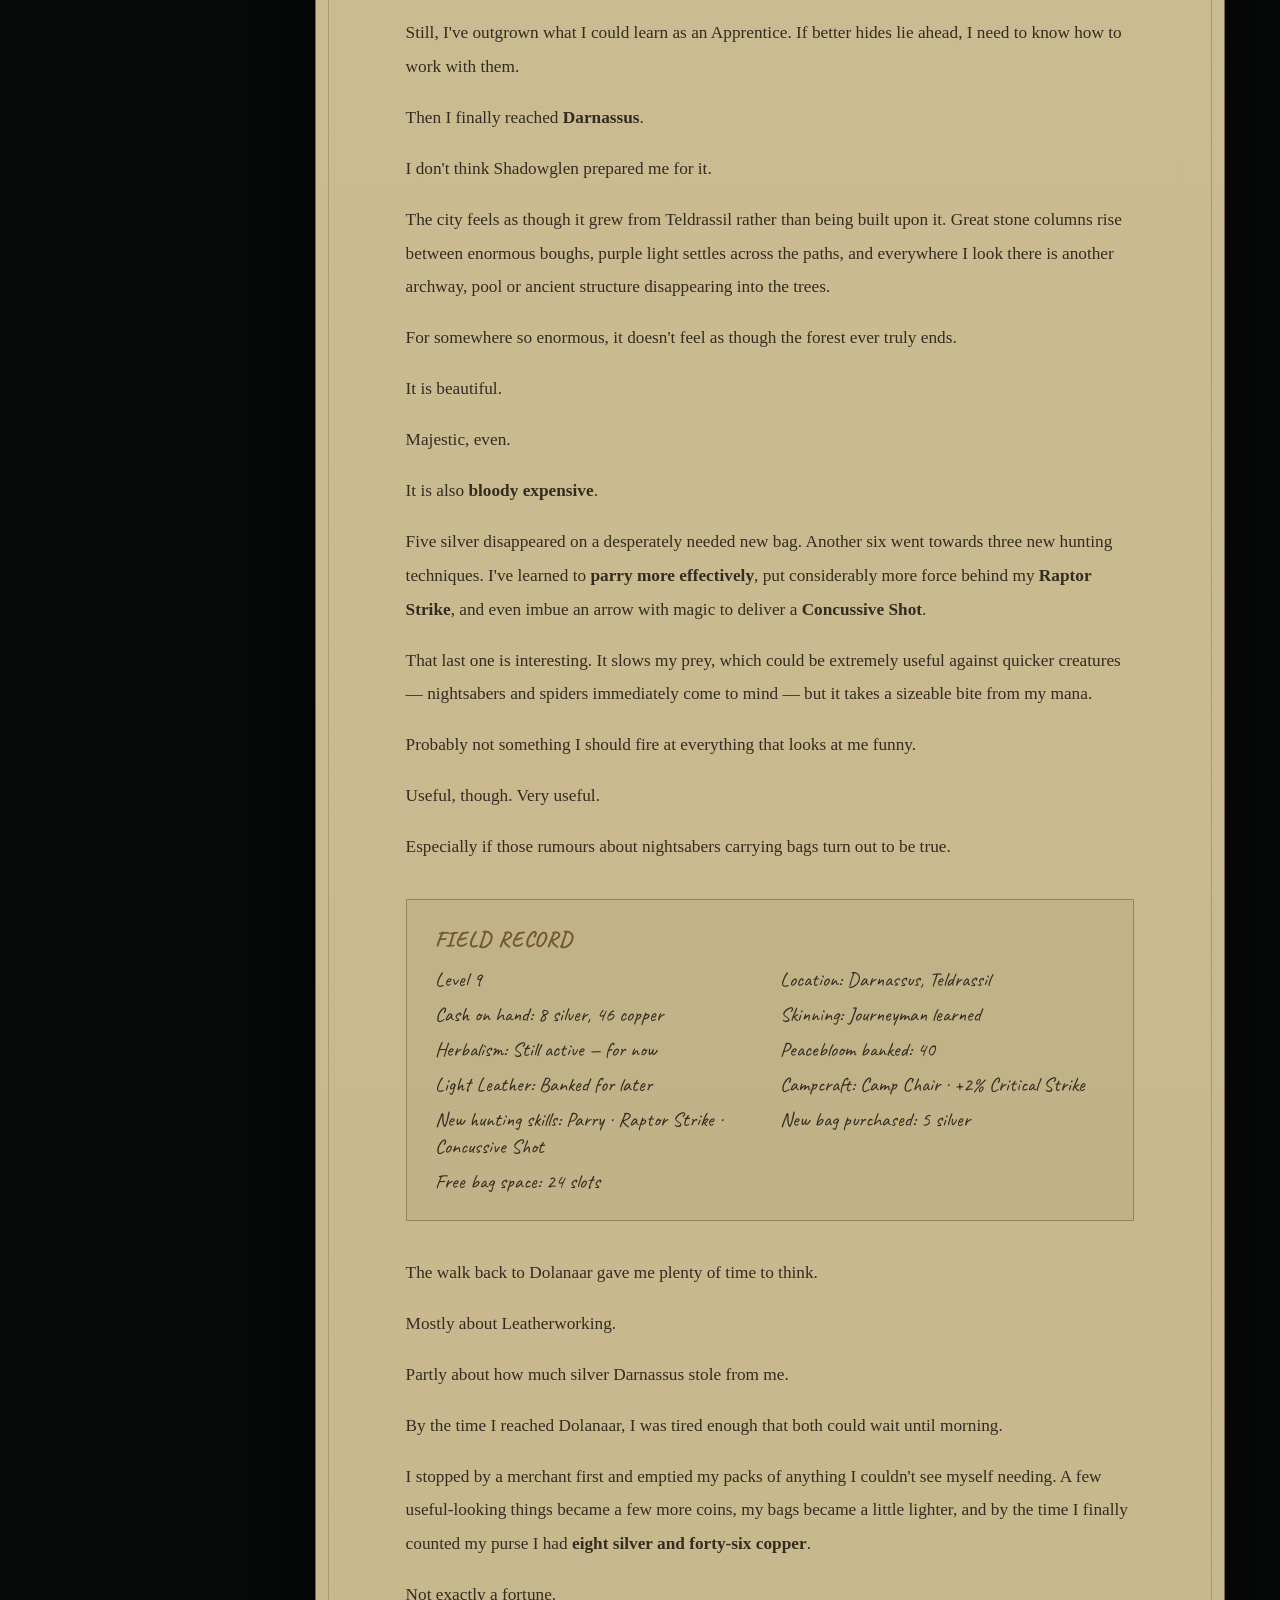
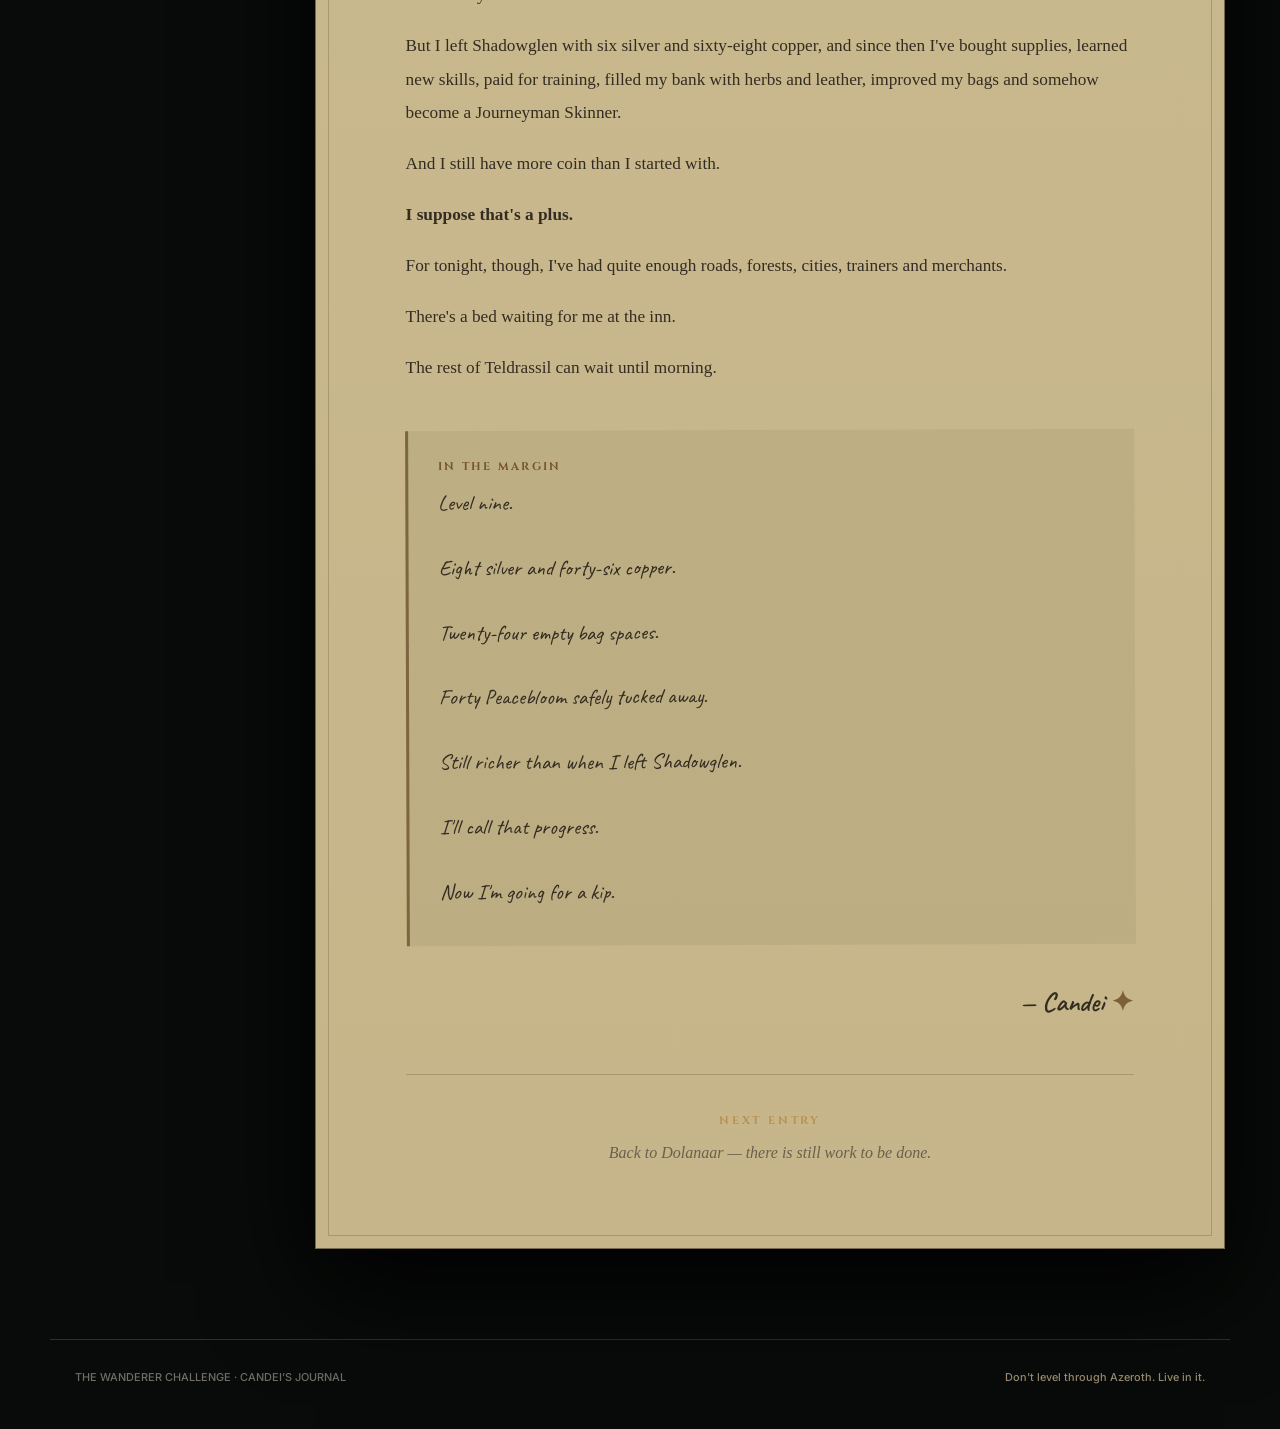
==== commit 0156c287: "Finish Darnassus entry with Candei returning to Dolanaar" ====
--- a/journal.html
+++ b/journal.html
@@ -64,13 +64,20 @@
 <p>For somewhere so enormous, it doesn't feel as though the forest ever truly ends.</p><p>It is beautiful.</p><p>Majestic, even.</p><p>It is also <strong>bloody expensive</strong>.</p>
 <p>Five silver disappeared on a desperately needed new bag. Another six went towards three new hunting techniques. I've learned to <strong>parry more effectively</strong>, put considerably more force behind my <strong>Raptor Strike</strong>, and even imbue an arrow with magic to deliver a <strong>Concussive Shot</strong>.</p>
 <p>That last one is interesting. It slows my prey, which could be extremely useful against quicker creatures — nightsabers and spiders immediately come to mind — but it takes a sizeable bite from my mana.</p><p>Probably not something I should fire at everything that looks at me funny.</p><p>Useful, though. Very useful.</p><p>Especially if those rumours about nightsabers carrying bags turn out to be true.</p>
-<div class="inkbox"><b>FIELD RECORD</b><span>Level 9</span><span>Location: Darnassus, Teldrassil</span><span>Cash on hand: 5 silver</span><span>Skinning: Journeyman learned</span><span>Herbalism: Still active — for now</span><span>Peacebloom banked: 40</span><span>Light Leather: Banked for later</span><span>Campcraft: Camp Chair · +2% Critical Strike</span><span>New hunting skills: Parry · Raptor Strike · Concussive Shot</span><span>New bag purchased: 5 silver</span><span>Free bag space: 24 slots</span></div>
-<p>For all the silver Darnassus has taken from me, I can't pretend I'm leaving empty-handed.</p>
-<p>I'm heading back towards <strong>Dolanaar at level nine</strong>, better trained, better equipped and with supplies safely tucked away in the bank.</p>
-<p>And somehow, after all my complaining about bags since Shadowglen, I now have <strong>twenty-four empty spaces</strong> in my packs.</p><p>Twenty-four.</p><p>I almost don't know what to do with myself.</p><p>Almost.</p>
-<p>My work around Dolanaar still isn't finished, and neither am I. The city has given me plenty to think about — particularly Leatherworking — but I don't need to make that decision standing beneath the boughs of Darnassus.</p>
-<p>The road back should give me time.</p><p>Preferably without finding twenty-four different things to shove into my bags before I get there.</p>
-<div class="reflection"><b>IN THE MARGIN</b><p>Cash on hand: five silver.<br><br>Free bag spaces: twenty-four.<br><br>I have somehow become poor and organised.<br><br>I'm not sure this is progress.</p></div>
+<div class="inkbox"><b>FIELD RECORD</b><span>Level 9</span><span>Location: Darnassus, Teldrassil</span><span>Cash on hand: 8 silver, 46 copper</span><span>Skinning: Journeyman learned</span><span>Herbalism: Still active — for now</span><span>Peacebloom banked: 40</span><span>Light Leather: Banked for later</span><span>Campcraft: Camp Chair · +2% Critical Strike</span><span>New hunting skills: Parry · Raptor Strike · Concussive Shot</span><span>New bag purchased: 5 silver</span><span>Free bag space: 24 slots</span></div>
+<p>The walk back to Dolanaar gave me plenty of time to think.</p>
+<p>Mostly about Leatherworking.</p>
+<p>Partly about how much silver Darnassus stole from me.</p>
+<p>By the time I reached Dolanaar, I was tired enough that both could wait until morning.</p>
+<p>I stopped by a merchant first and emptied my packs of anything I couldn't see myself needing. A few useful-looking things became a few more coins, my bags became a little lighter, and by the time I finally counted my purse I had <strong>eight silver and forty-six copper</strong>.</p>
+<p>Not exactly a fortune.</p>
+<p>But I left Shadowglen with six silver and sixty-eight copper, and since then I've bought supplies, learned new skills, paid for training, filled my bank with herbs and leather, improved my bags and somehow become a Journeyman Skinner.</p>
+<p>And I still have more coin than I started with.</p>
+<p><strong>I suppose that's a plus.</strong></p>
+<p>For tonight, though, I've had quite enough roads, forests, cities, trainers and merchants.</p>
+<p>There's a bed waiting for me at the inn.</p>
+<p>The rest of Teldrassil can wait until morning.</p>
+<div class="reflection"><b>IN THE MARGIN</b><p>Level nine.<br><br>Eight silver and forty-six copper.<br><br>Twenty-four empty bag spaces.<br><br>Forty Peacebloom safely tucked away.<br><br>Still richer than when I left Shadowglen.<br><br>I'll call that progress.<br><br>Now I'm going for a kip.</p></div>
 <footer class="signature">— Candei <span>✦</span></footer></article>
 <div class="next"><span>NEXT ENTRY</span><p>Back to Dolanaar — there is still work to be done.</p></div></section></main>
 <footer class="siteFooter"><span>THE WANDERER CHALLENGE · CANDEI’S JOURNAL</span><a href="index.html">Don't level through Azeroth. Live in it.</a></footer></body></html>
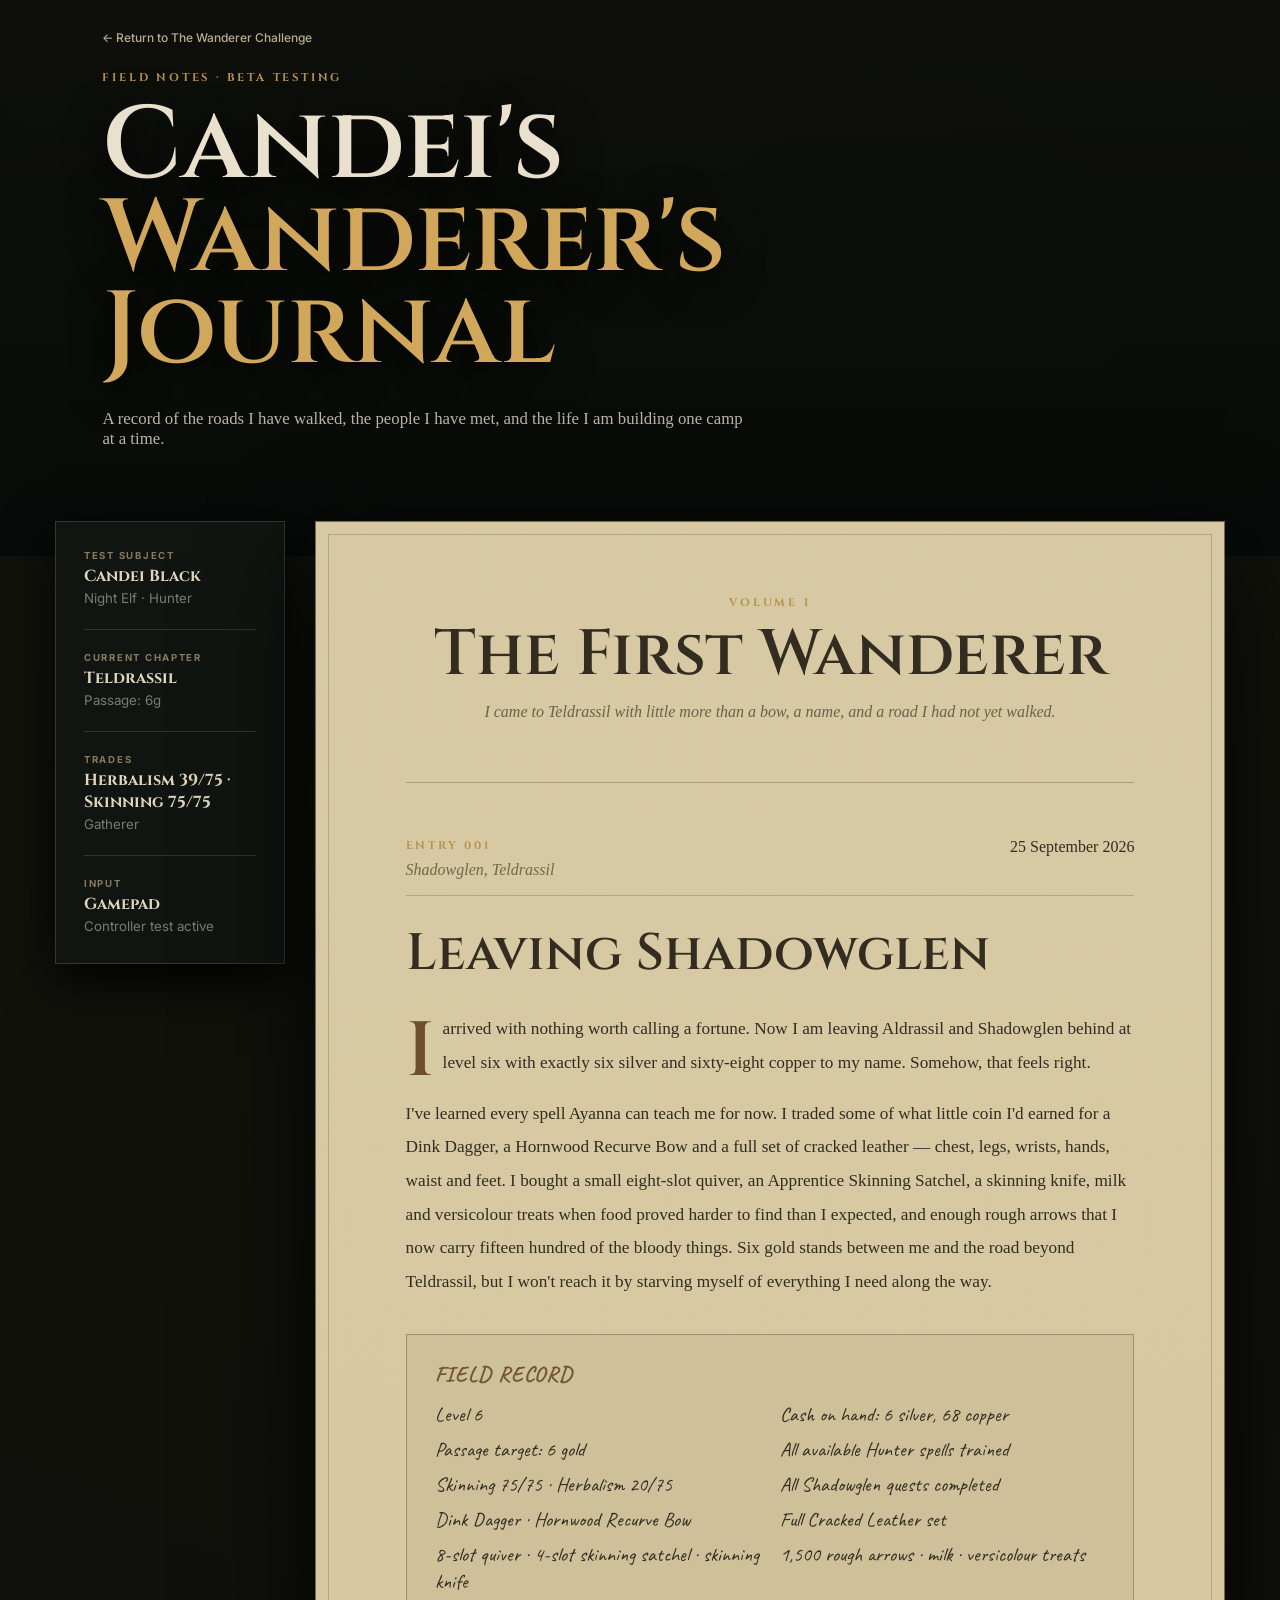
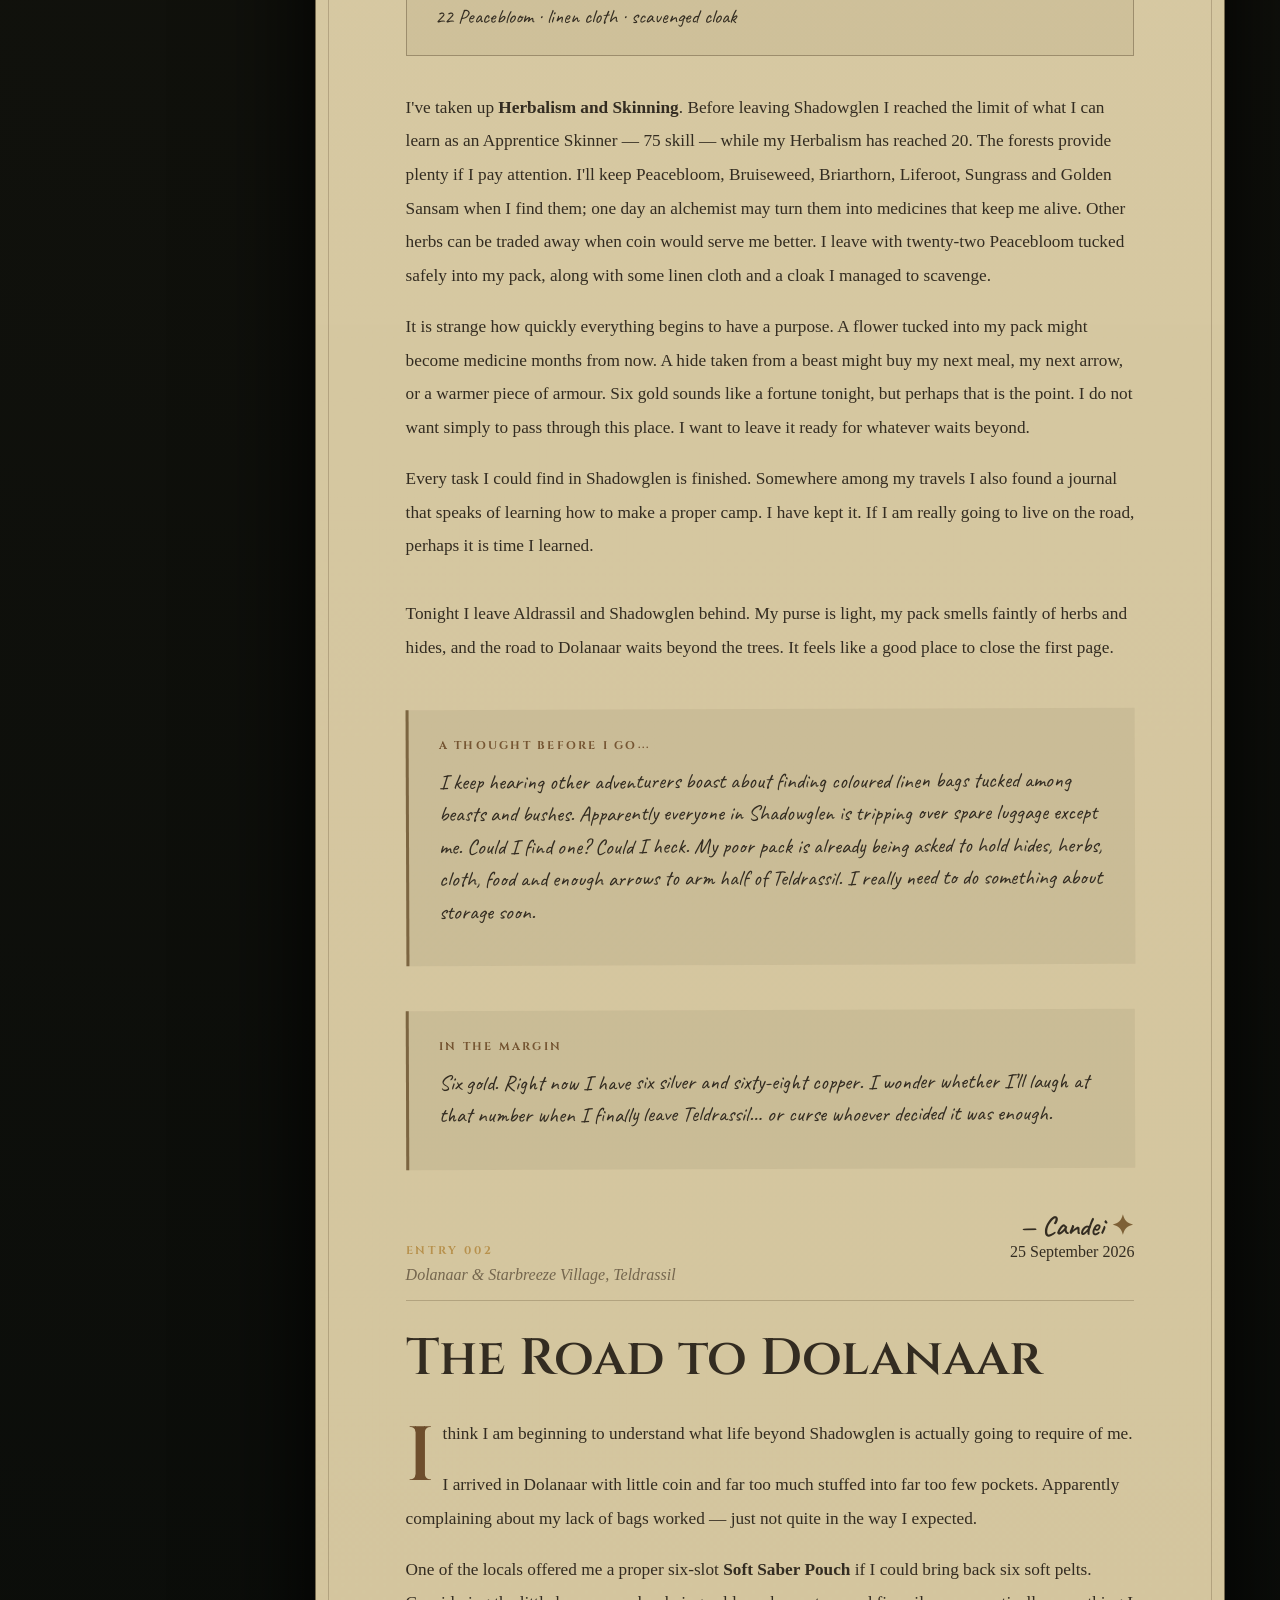
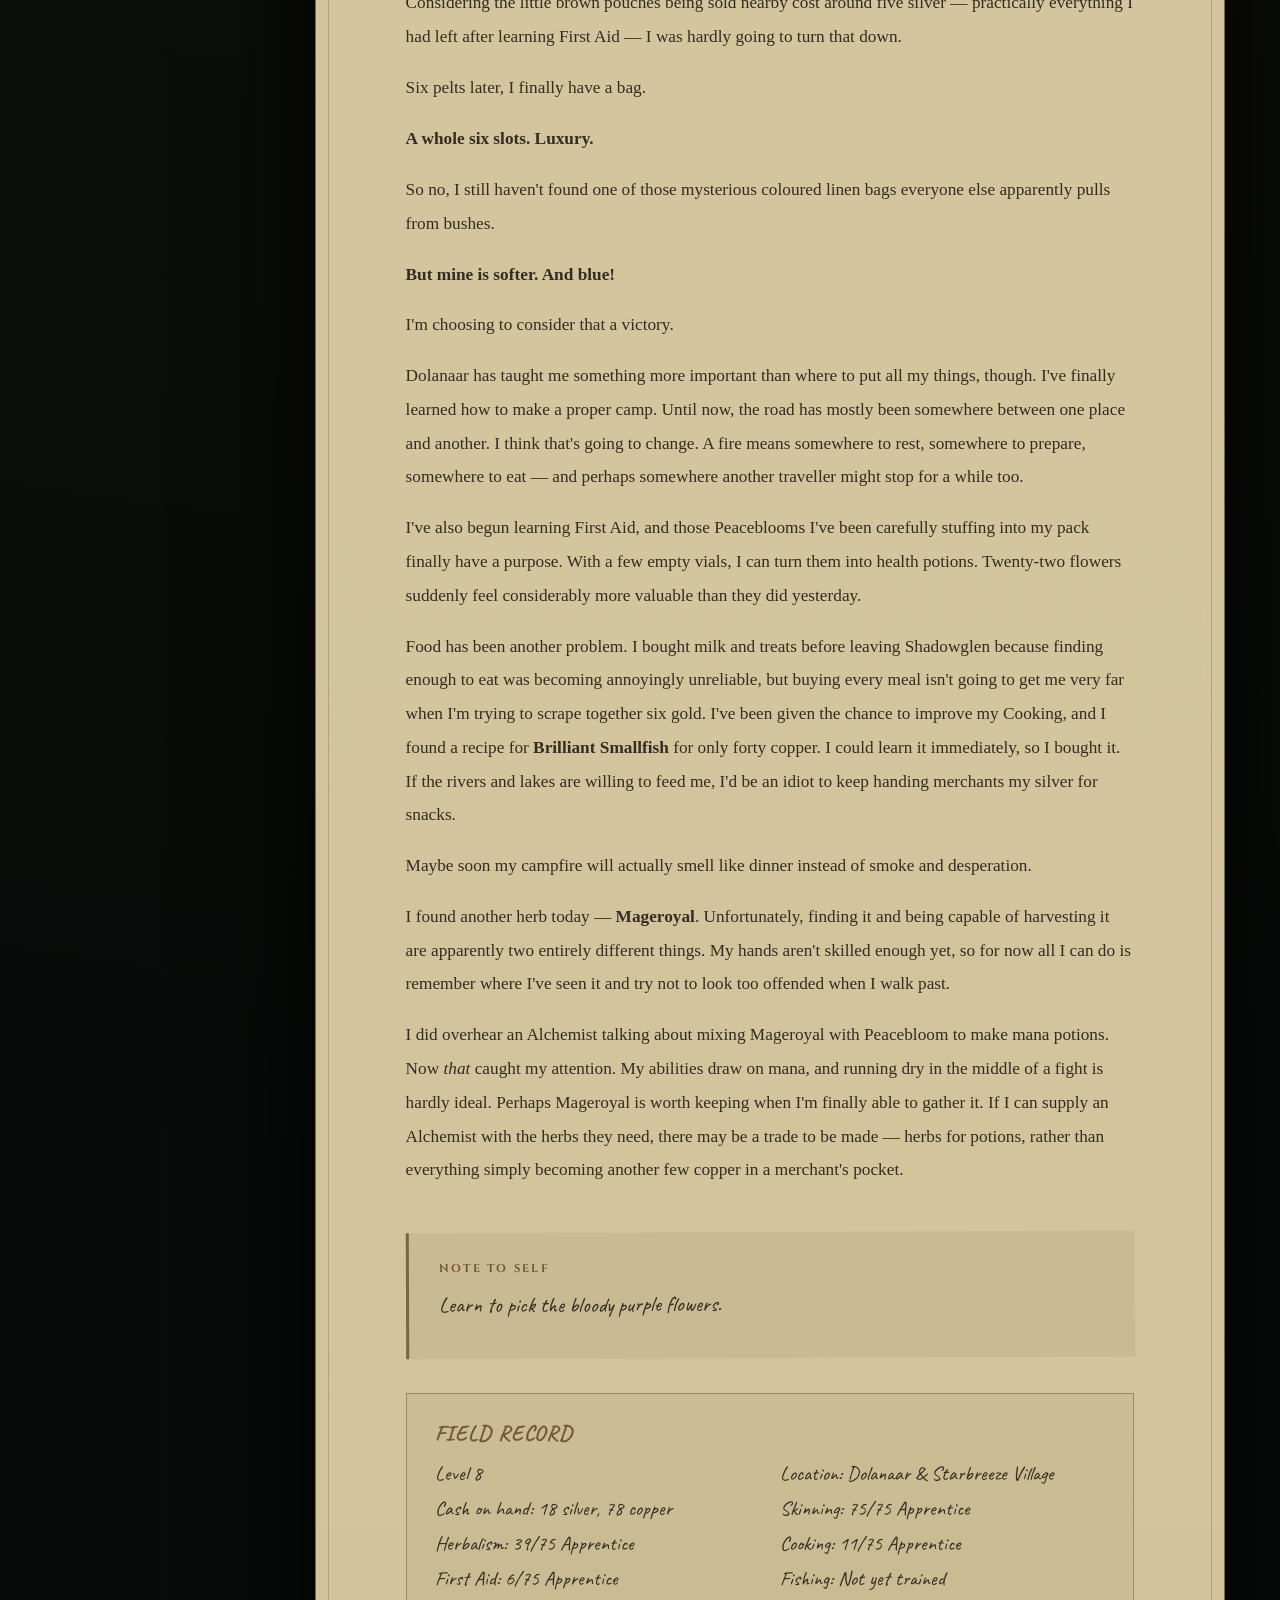
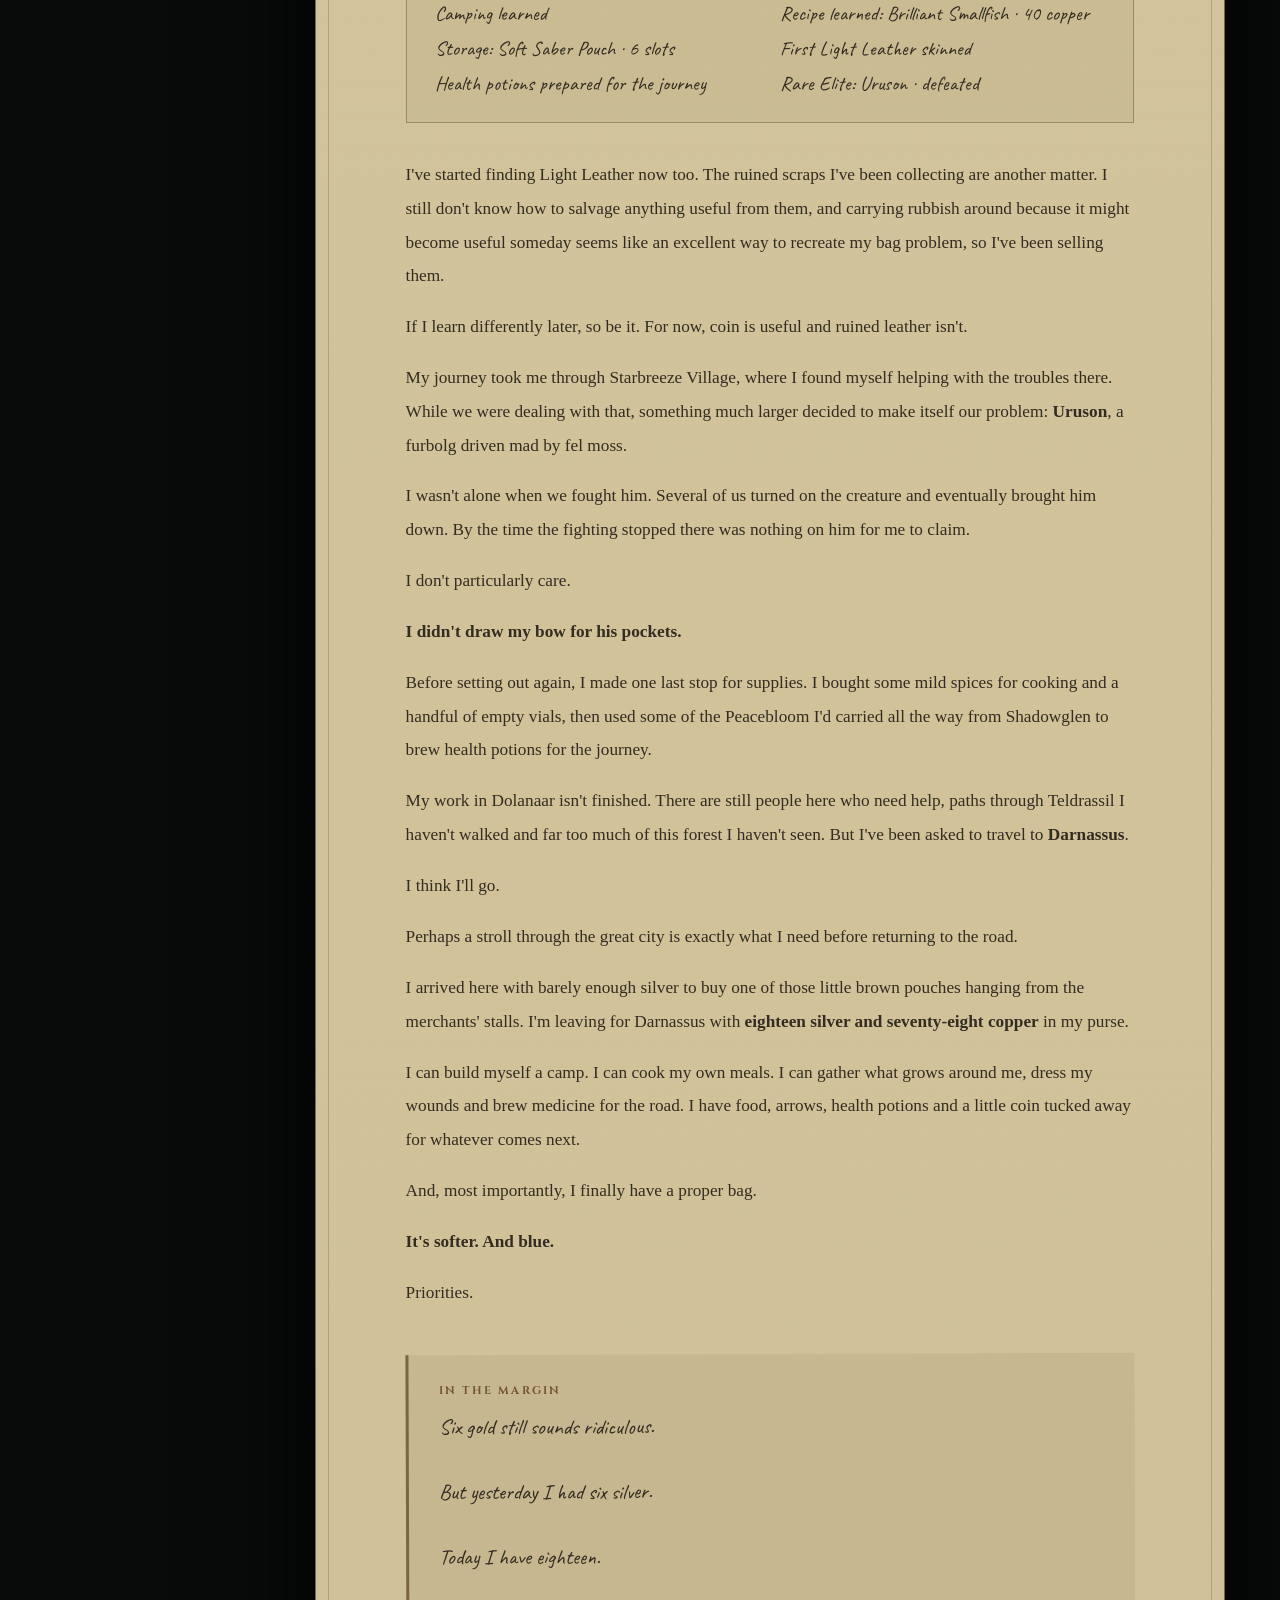
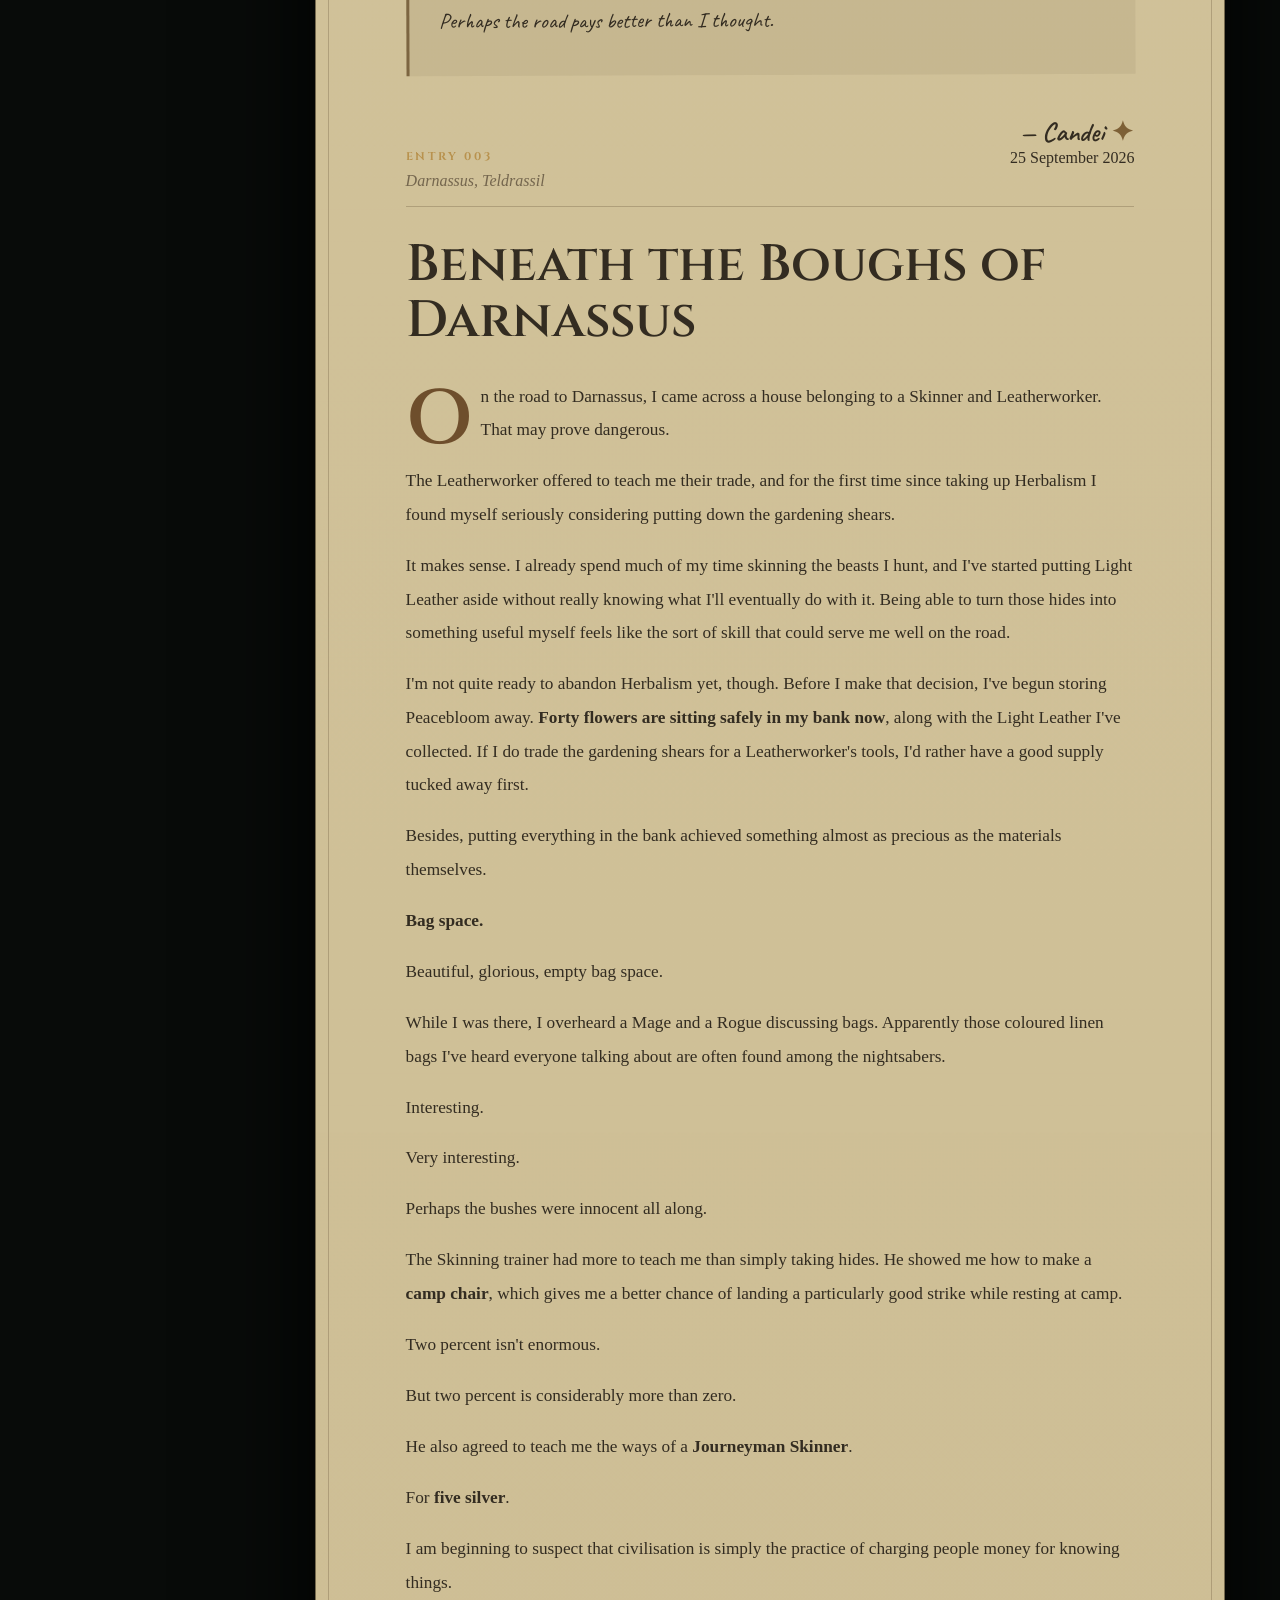
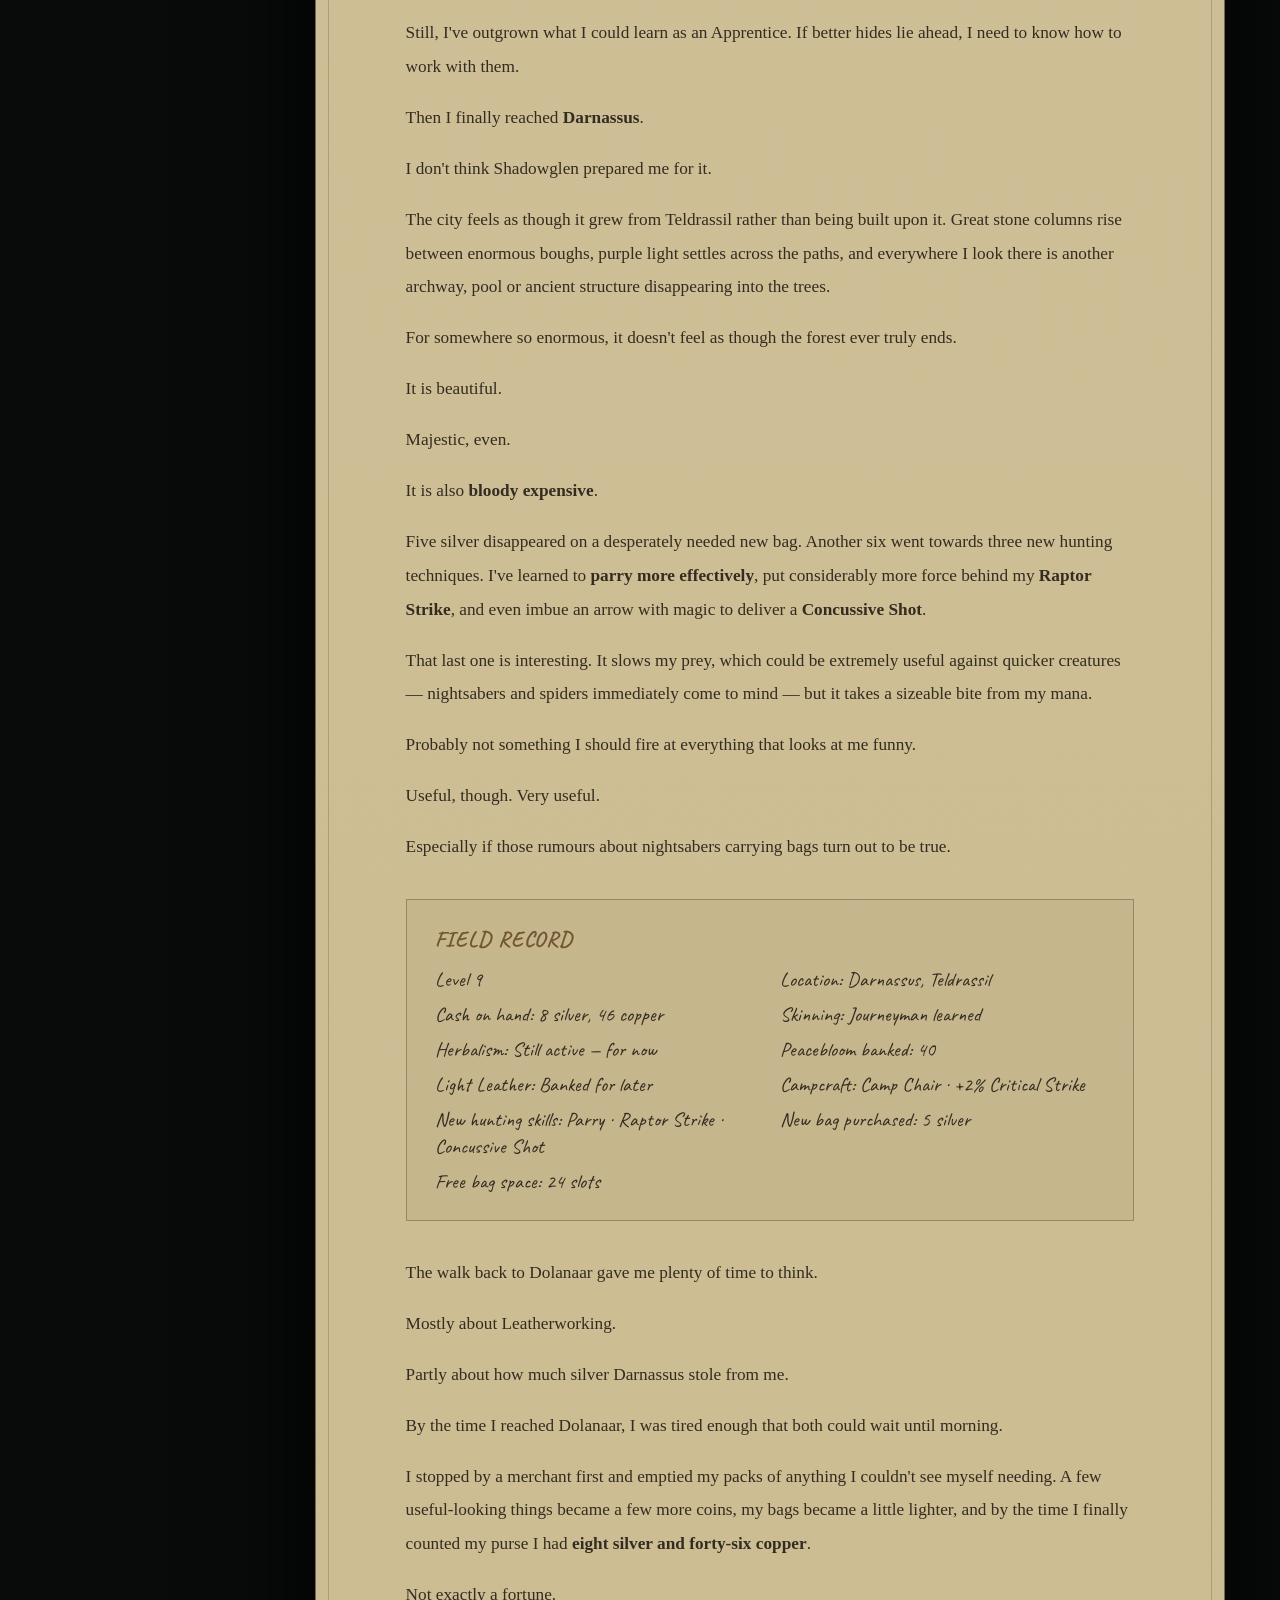
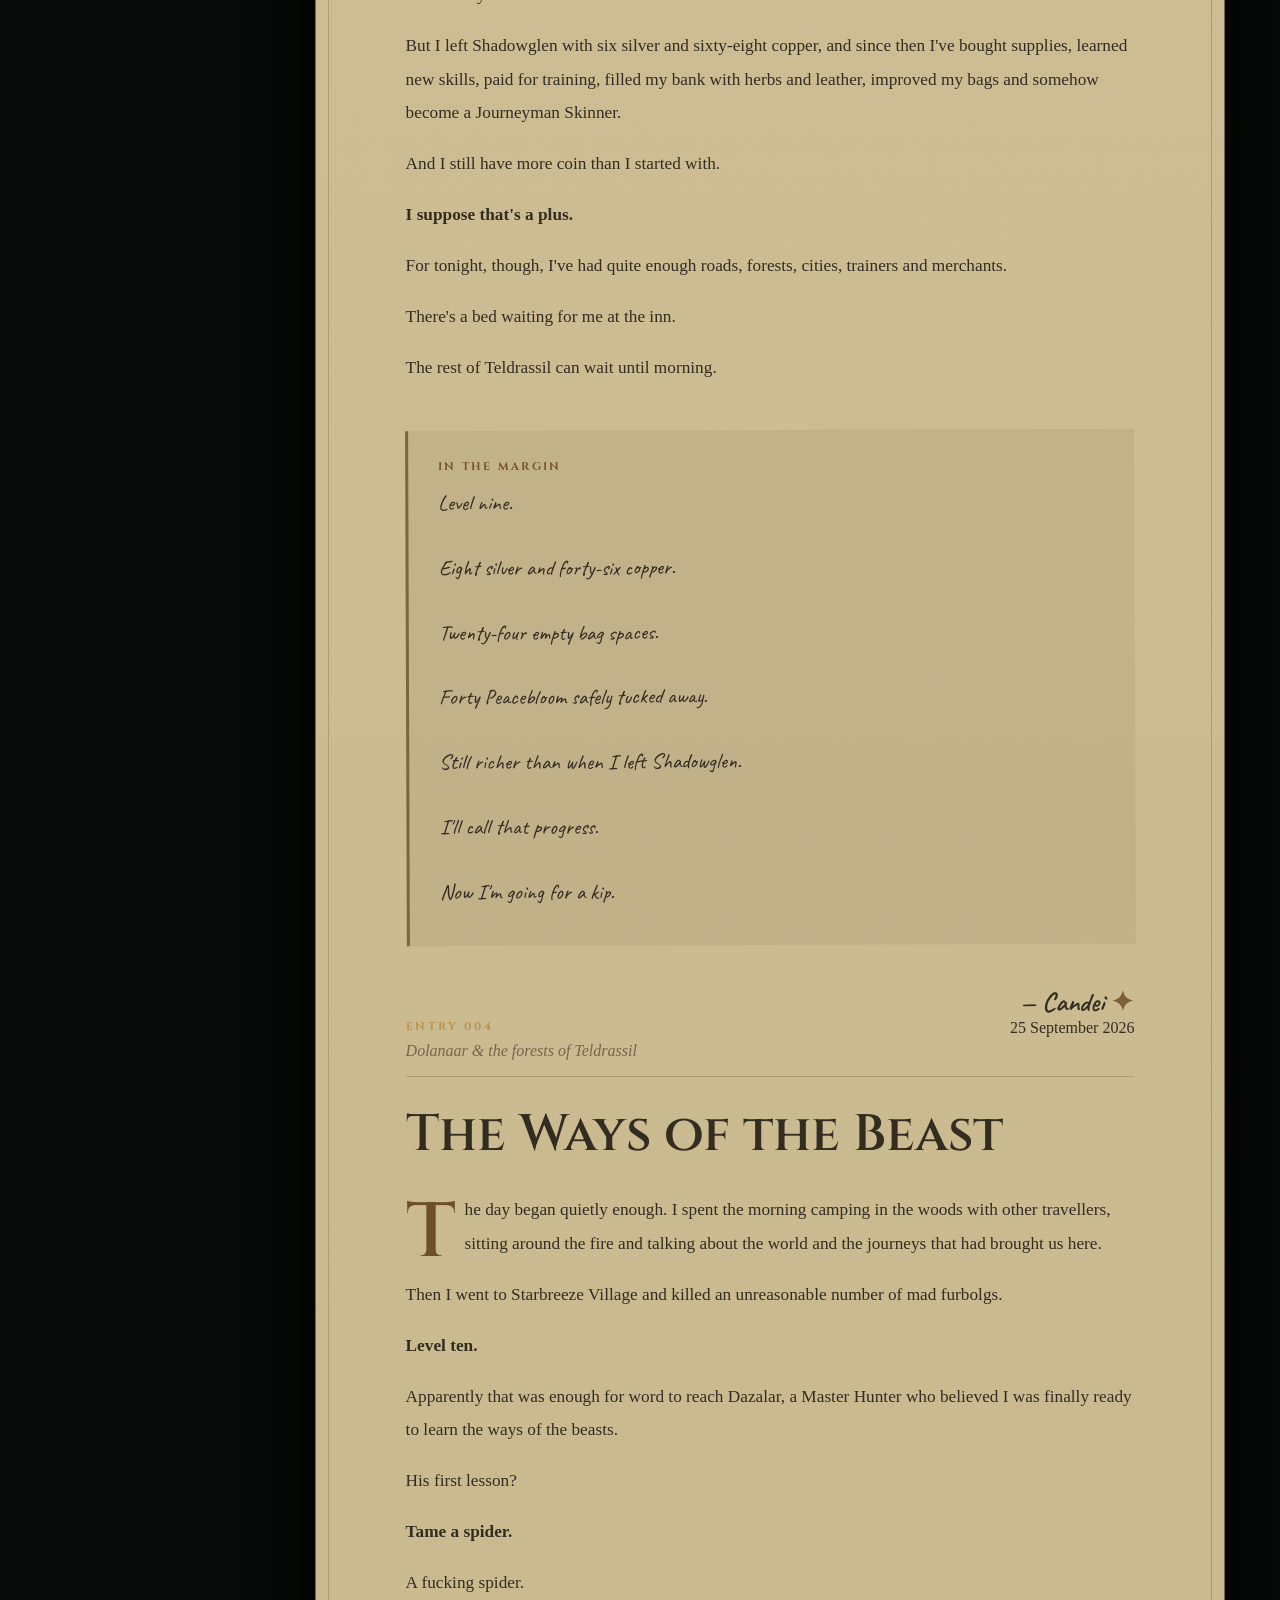
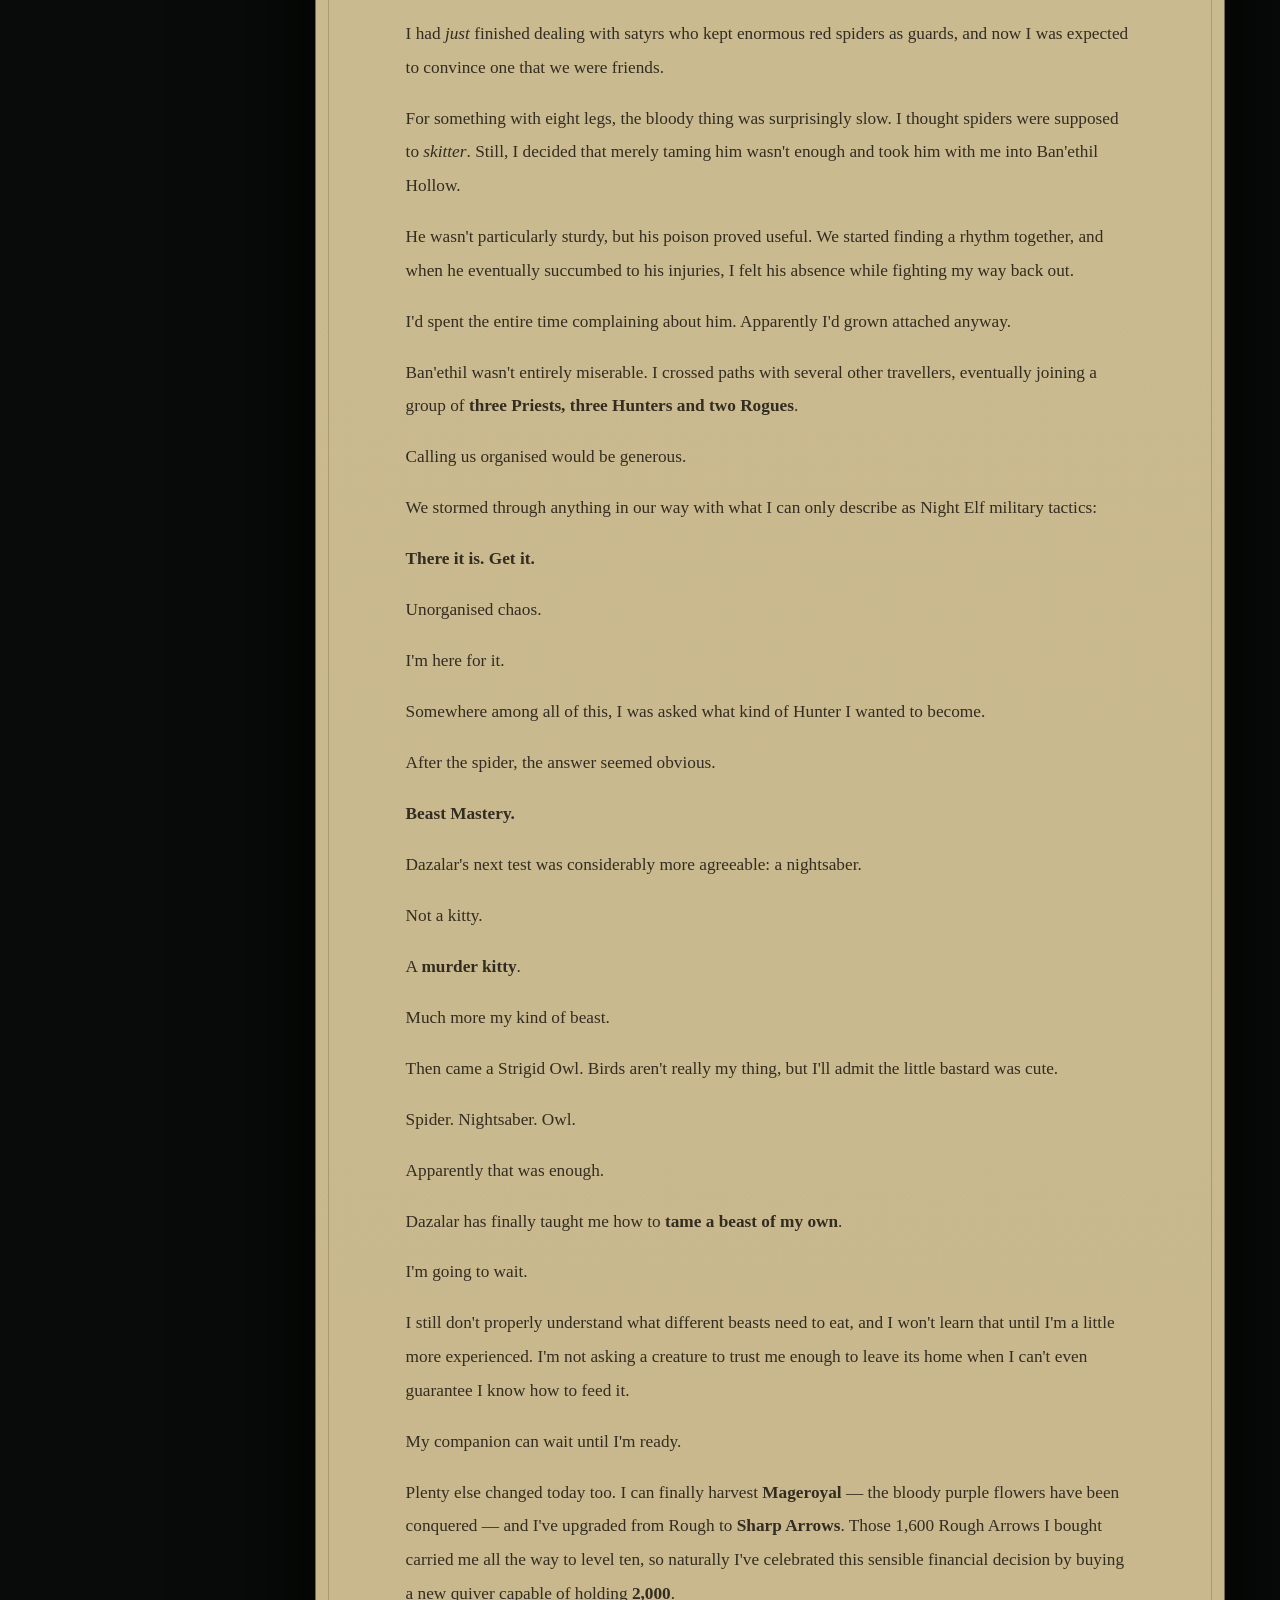
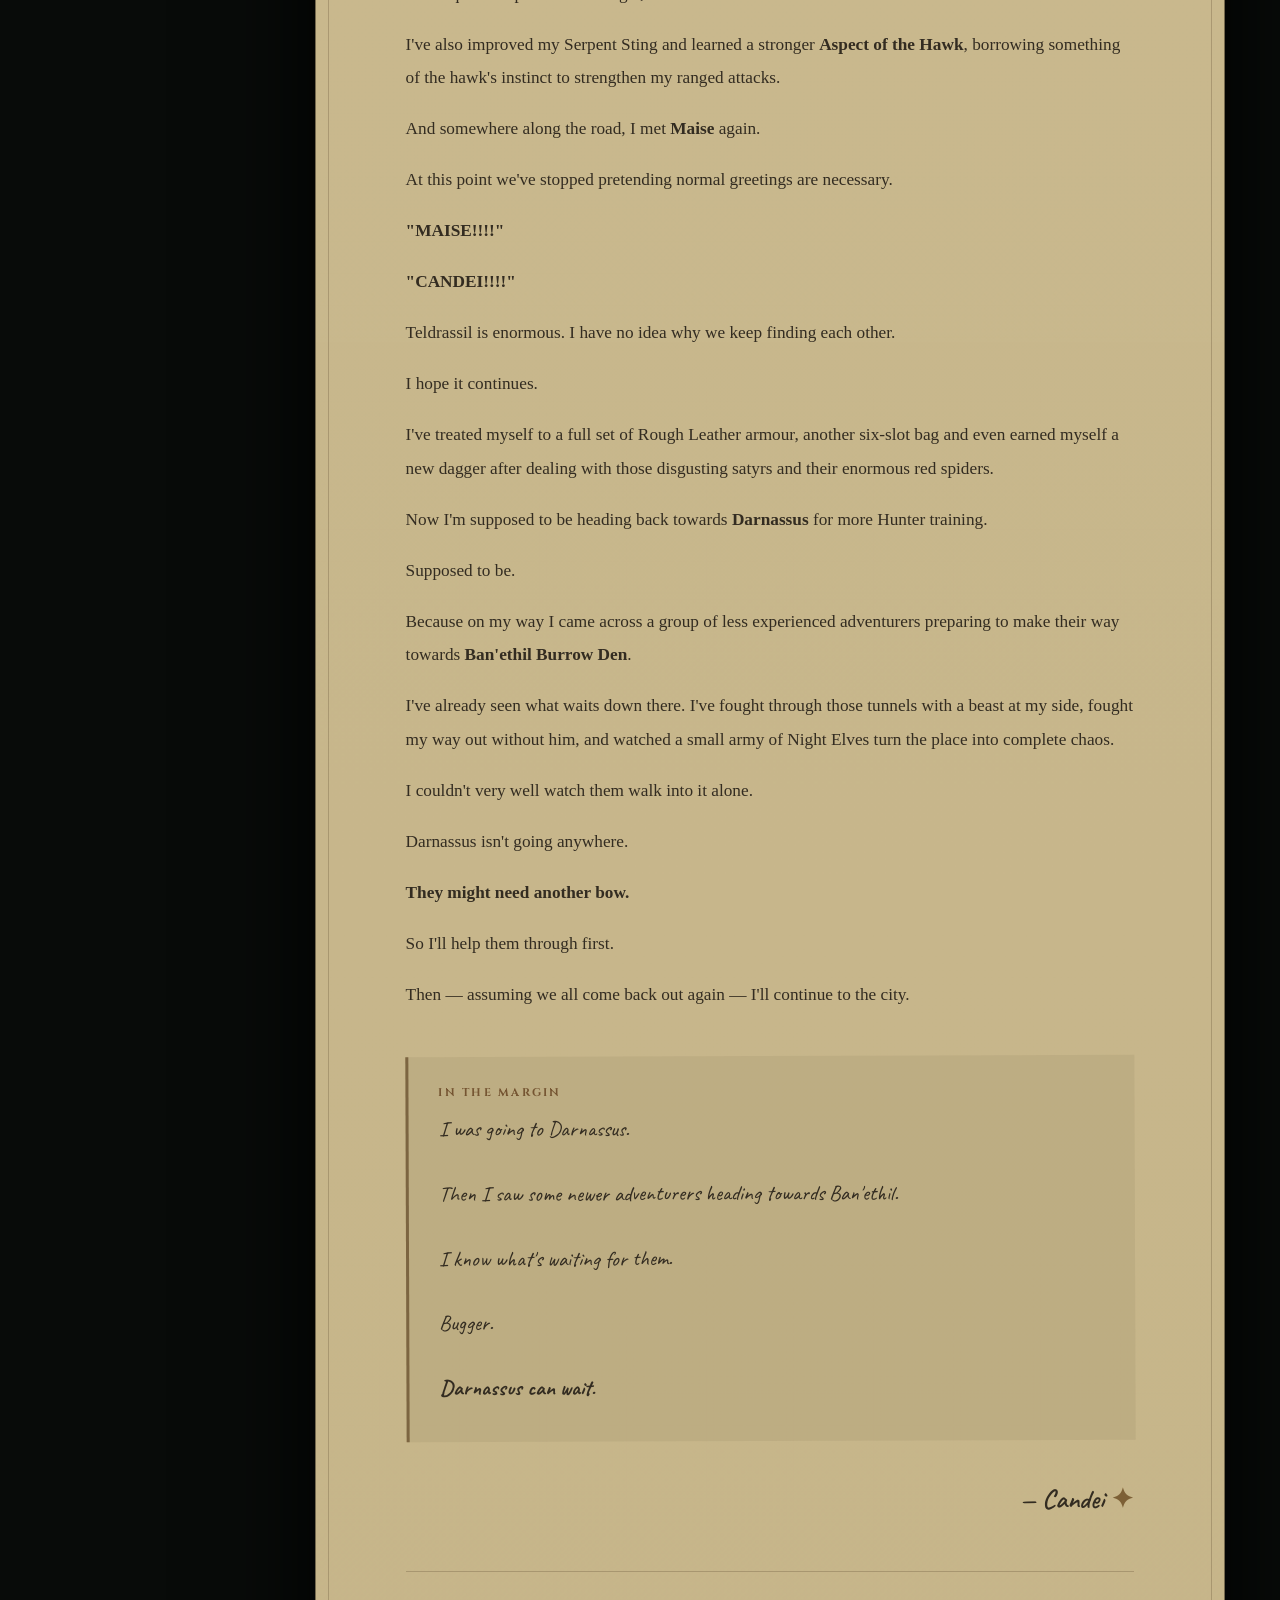
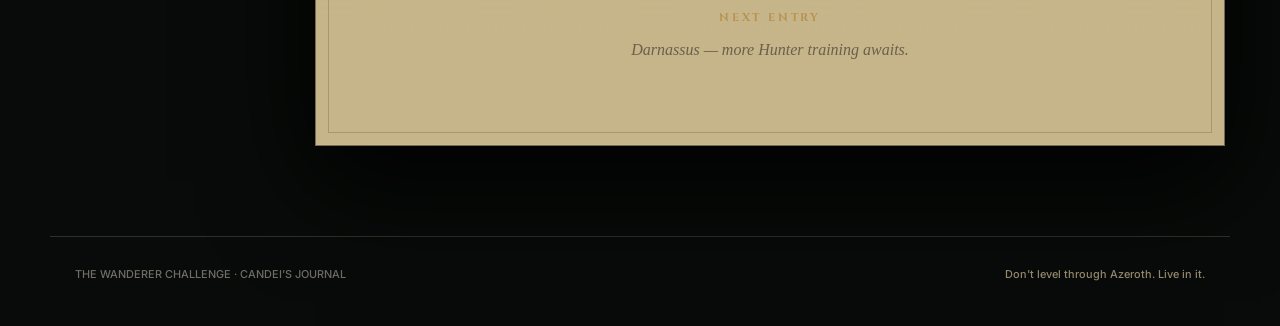
==== commit 2c428359: "Add Candei journal entry 004: The Ways of the Beast" ====
--- a/journal.html
+++ b/journal.html
@@ -79,5 +79,39 @@
 <p>The rest of Teldrassil can wait until morning.</p>
 <div class="reflection"><b>IN THE MARGIN</b><p>Level nine.<br><br>Eight silver and forty-six copper.<br><br>Twenty-four empty bag spaces.<br><br>Forty Peacebloom safely tucked away.<br><br>Still richer than when I left Shadowglen.<br><br>I'll call that progress.<br><br>Now I'm going for a kip.</p></div>
 <footer class="signature">— Candei <span>✦</span></footer></article>
-<div class="next"><span>NEXT ENTRY</span><p>Back to Dolanaar — there is still work to be done.</p></div></section></main>
+<article class="entry"><div class="entryMeta"><span>ENTRY 004</span><time>25 September 2026</time><em>Dolanaar &amp; the forests of Teldrassil</em></div><h3>The Ways of the Beast</h3>
+<p class="drop">The day began quietly enough. I spent the morning camping in the woods with other travellers, sitting around the fire and talking about the world and the journeys that had brought us here.</p>
+<p>Then I went to Starbreeze Village and killed an unreasonable number of mad furbolgs.</p>
+<p><strong>Level ten.</strong></p>
+<p>Apparently that was enough for word to reach Dazalar, a Master Hunter who believed I was finally ready to learn the ways of the beasts.</p>
+<p>His first lesson?</p><p><strong>Tame a spider.</strong></p><p>A fucking spider.</p>
+<p>I had <em>just</em> finished dealing with satyrs who kept enormous red spiders as guards, and now I was expected to convince one that we were friends.</p>
+<p>For something with eight legs, the bloody thing was surprisingly slow. I thought spiders were supposed to <em>skitter</em>. Still, I decided that merely taming him wasn't enough and took him with me into Ban'ethil Hollow.</p>
+<p>He wasn't particularly sturdy, but his poison proved useful. We started finding a rhythm together, and when he eventually succumbed to his injuries, I felt his absence while fighting my way back out.</p>
+<p>I'd spent the entire time complaining about him. Apparently I'd grown attached anyway.</p>
+<p>Ban'ethil wasn't entirely miserable. I crossed paths with several other travellers, eventually joining a group of <strong>three Priests, three Hunters and two Rogues</strong>.</p>
+<p>Calling us organised would be generous.</p>
+<p>We stormed through anything in our way with what I can only describe as Night Elf military tactics:</p><p><strong>There it is. Get it.</strong></p><p>Unorganised chaos.</p><p>I'm here for it.</p>
+<p>Somewhere among all of this, I was asked what kind of Hunter I wanted to become.</p><p>After the spider, the answer seemed obvious.</p><p><strong>Beast Mastery.</strong></p>
+<p>Dazalar's next test was considerably more agreeable: a nightsaber.</p><p>Not a kitty.</p><p>A <strong>murder kitty</strong>.</p><p>Much more my kind of beast.</p>
+<p>Then came a Strigid Owl. Birds aren't really my thing, but I'll admit the little bastard was cute.</p>
+<p>Spider. Nightsaber. Owl.</p><p>Apparently that was enough.</p>
+<p>Dazalar has finally taught me how to <strong>tame a beast of my own</strong>.</p>
+<p>I'm going to wait.</p>
+<p>I still don't properly understand what different beasts need to eat, and I won't learn that until I'm a little more experienced. I'm not asking a creature to trust me enough to leave its home when I can't even guarantee I know how to feed it.</p>
+<p>My companion can wait until I'm ready.</p>
+<p>Plenty else changed today too. I can finally harvest <strong>Mageroyal</strong> — the bloody purple flowers have been conquered — and I've upgraded from Rough to <strong>Sharp Arrows</strong>. Those 1,600 Rough Arrows I bought carried me all the way to level ten, so naturally I've celebrated this sensible financial decision by buying a new quiver capable of holding <strong>2,000</strong>.</p>
+<p>I've also improved my Serpent Sting and learned a stronger <strong>Aspect of the Hawk</strong>, borrowing something of the hawk's instinct to strengthen my ranged attacks.</p>
+<p>And somewhere along the road, I met <strong>Maise</strong> again.</p>
+<p>At this point we've stopped pretending normal greetings are necessary.</p><p><strong>"MAISE!!!!"</strong></p><p><strong>"CANDEI!!!!"</strong></p>
+<p>Teldrassil is enormous. I have no idea why we keep finding each other.</p><p>I hope it continues.</p>
+<p>I've treated myself to a full set of Rough Leather armour, another six-slot bag and even earned myself a new dagger after dealing with those disgusting satyrs and their enormous red spiders.</p>
+<p>Now I'm supposed to be heading back towards <strong>Darnassus</strong> for more Hunter training.</p><p>Supposed to be.</p>
+<p>Because on my way I came across a group of less experienced adventurers preparing to make their way towards <strong>Ban'ethil Burrow Den</strong>.</p>
+<p>I've already seen what waits down there. I've fought through those tunnels with a beast at my side, fought my way out without him, and watched a small army of Night Elves turn the place into complete chaos.</p>
+<p>I couldn't very well watch them walk into it alone.</p><p>Darnassus isn't going anywhere.</p><p><strong>They might need another bow.</strong></p>
+<p>So I'll help them through first.</p><p>Then — assuming we all come back out again — I'll continue to the city.</p>
+<div class="reflection"><b>IN THE MARGIN</b><p>I was going to Darnassus.<br><br>Then I saw some newer adventurers heading towards Ban'ethil.<br><br>I know what's waiting for them.<br><br>Bugger.<br><br><strong>Darnassus can wait.</strong></p></div>
+<footer class="signature">— Candei <span>✦</span></footer></article>
+<div class="next"><span>NEXT ENTRY</span><p>Darnassus — more Hunter training awaits.</p></div></section></main>
 <footer class="siteFooter"><span>THE WANDERER CHALLENGE · CANDEI’S JOURNAL</span><a href="index.html">Don't level through Azeroth. Live in it.</a></footer></body></html>
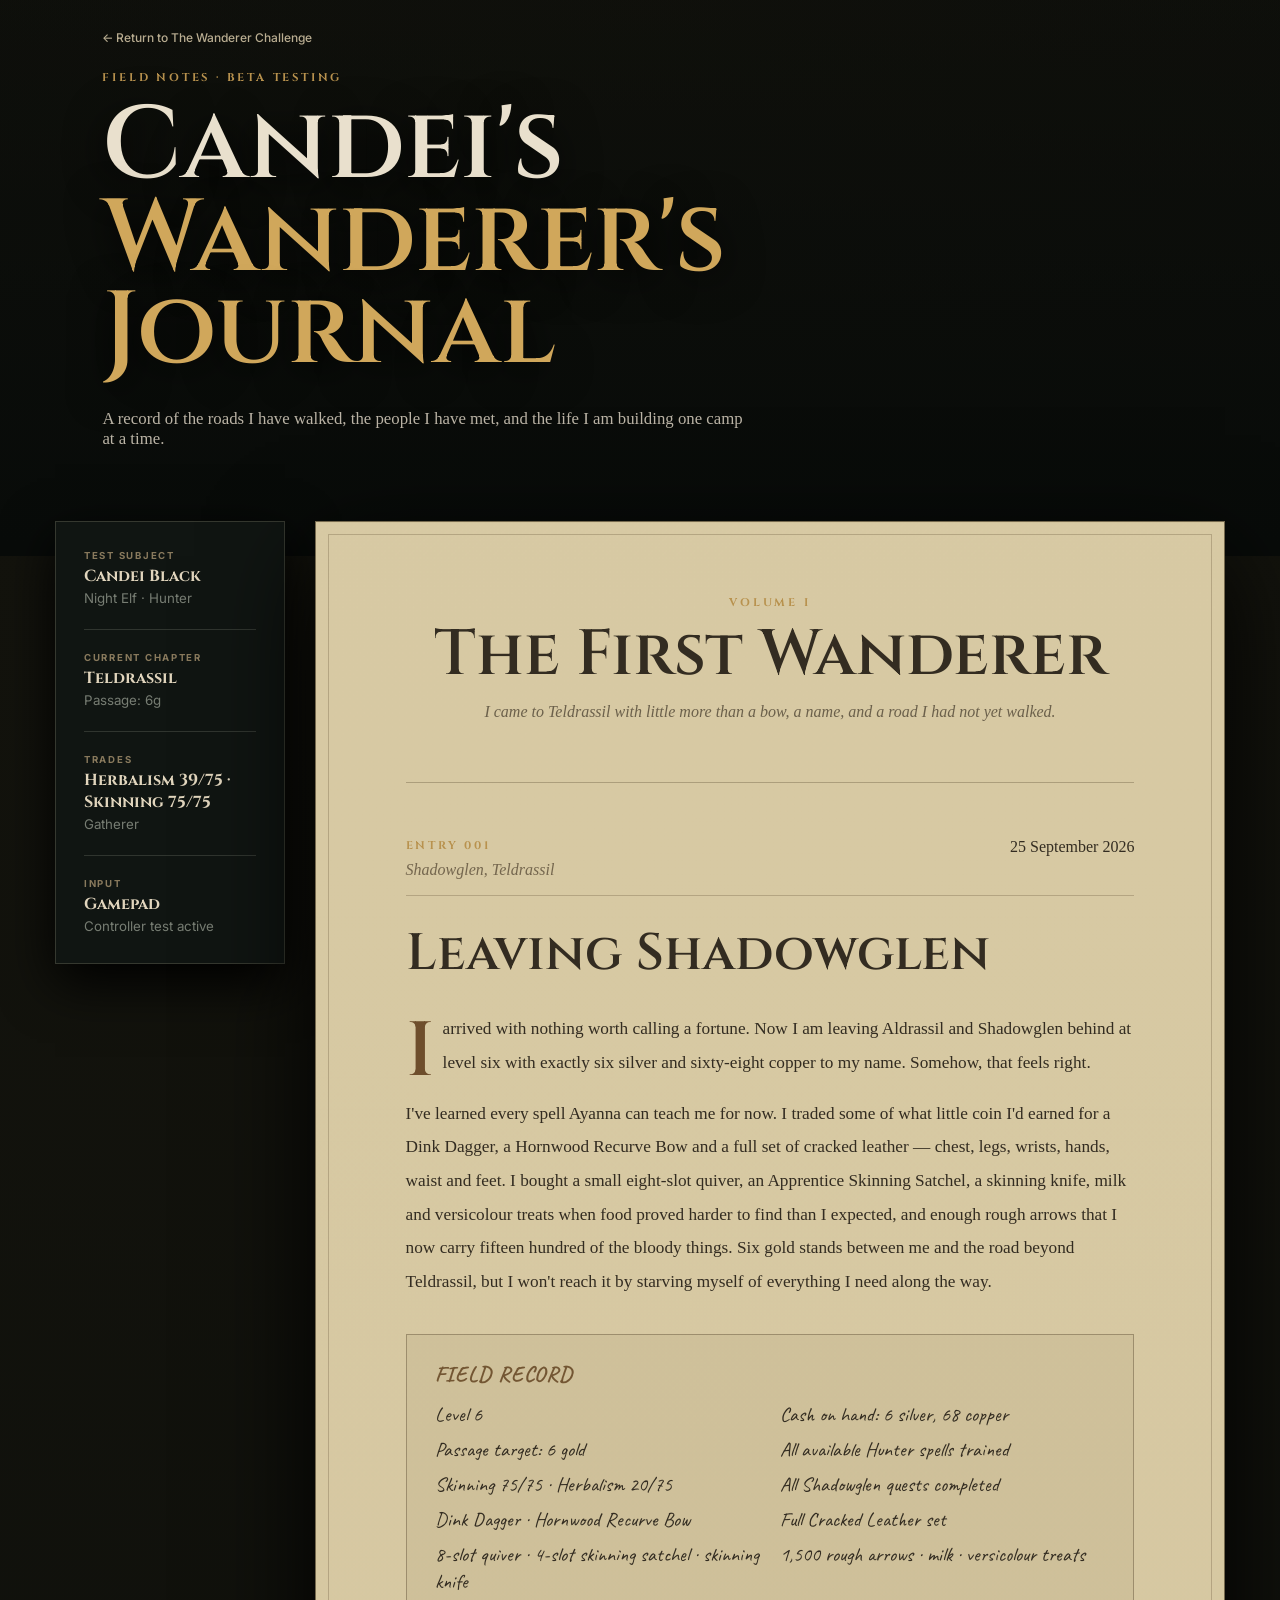
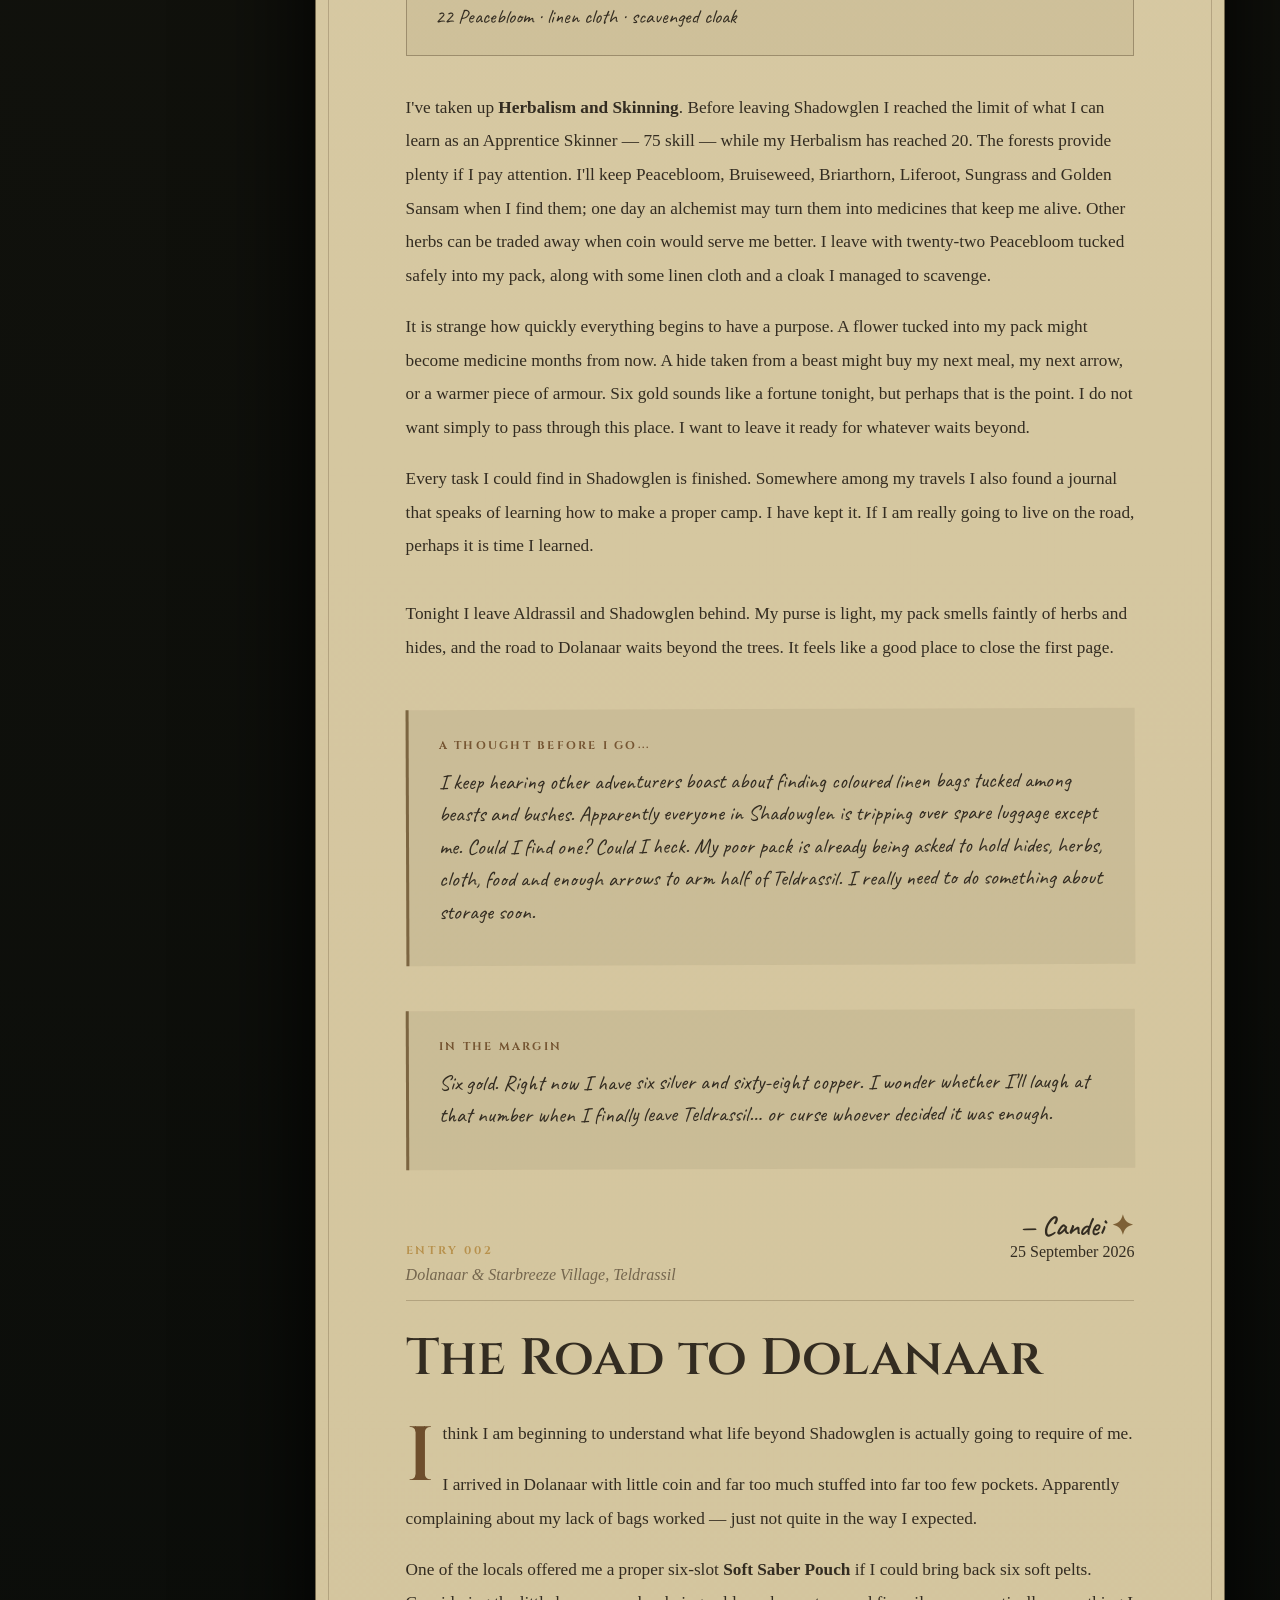
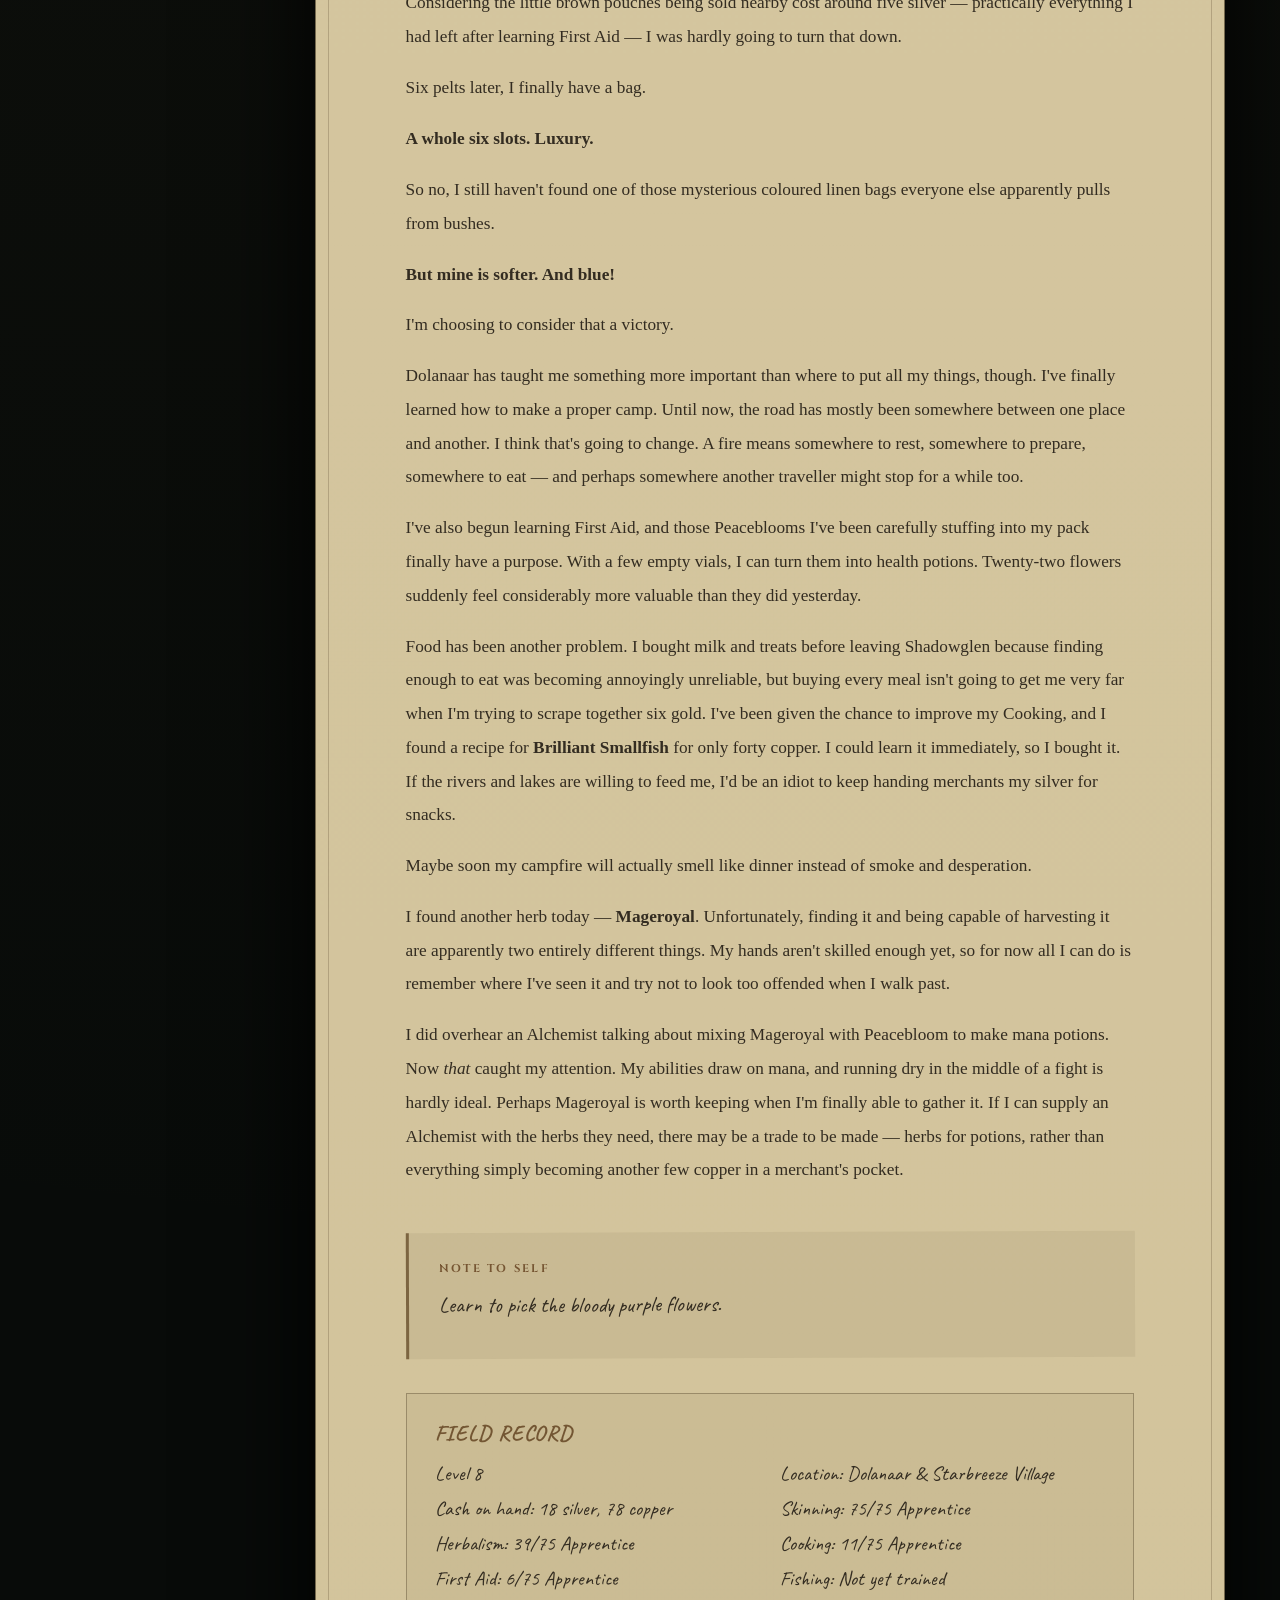
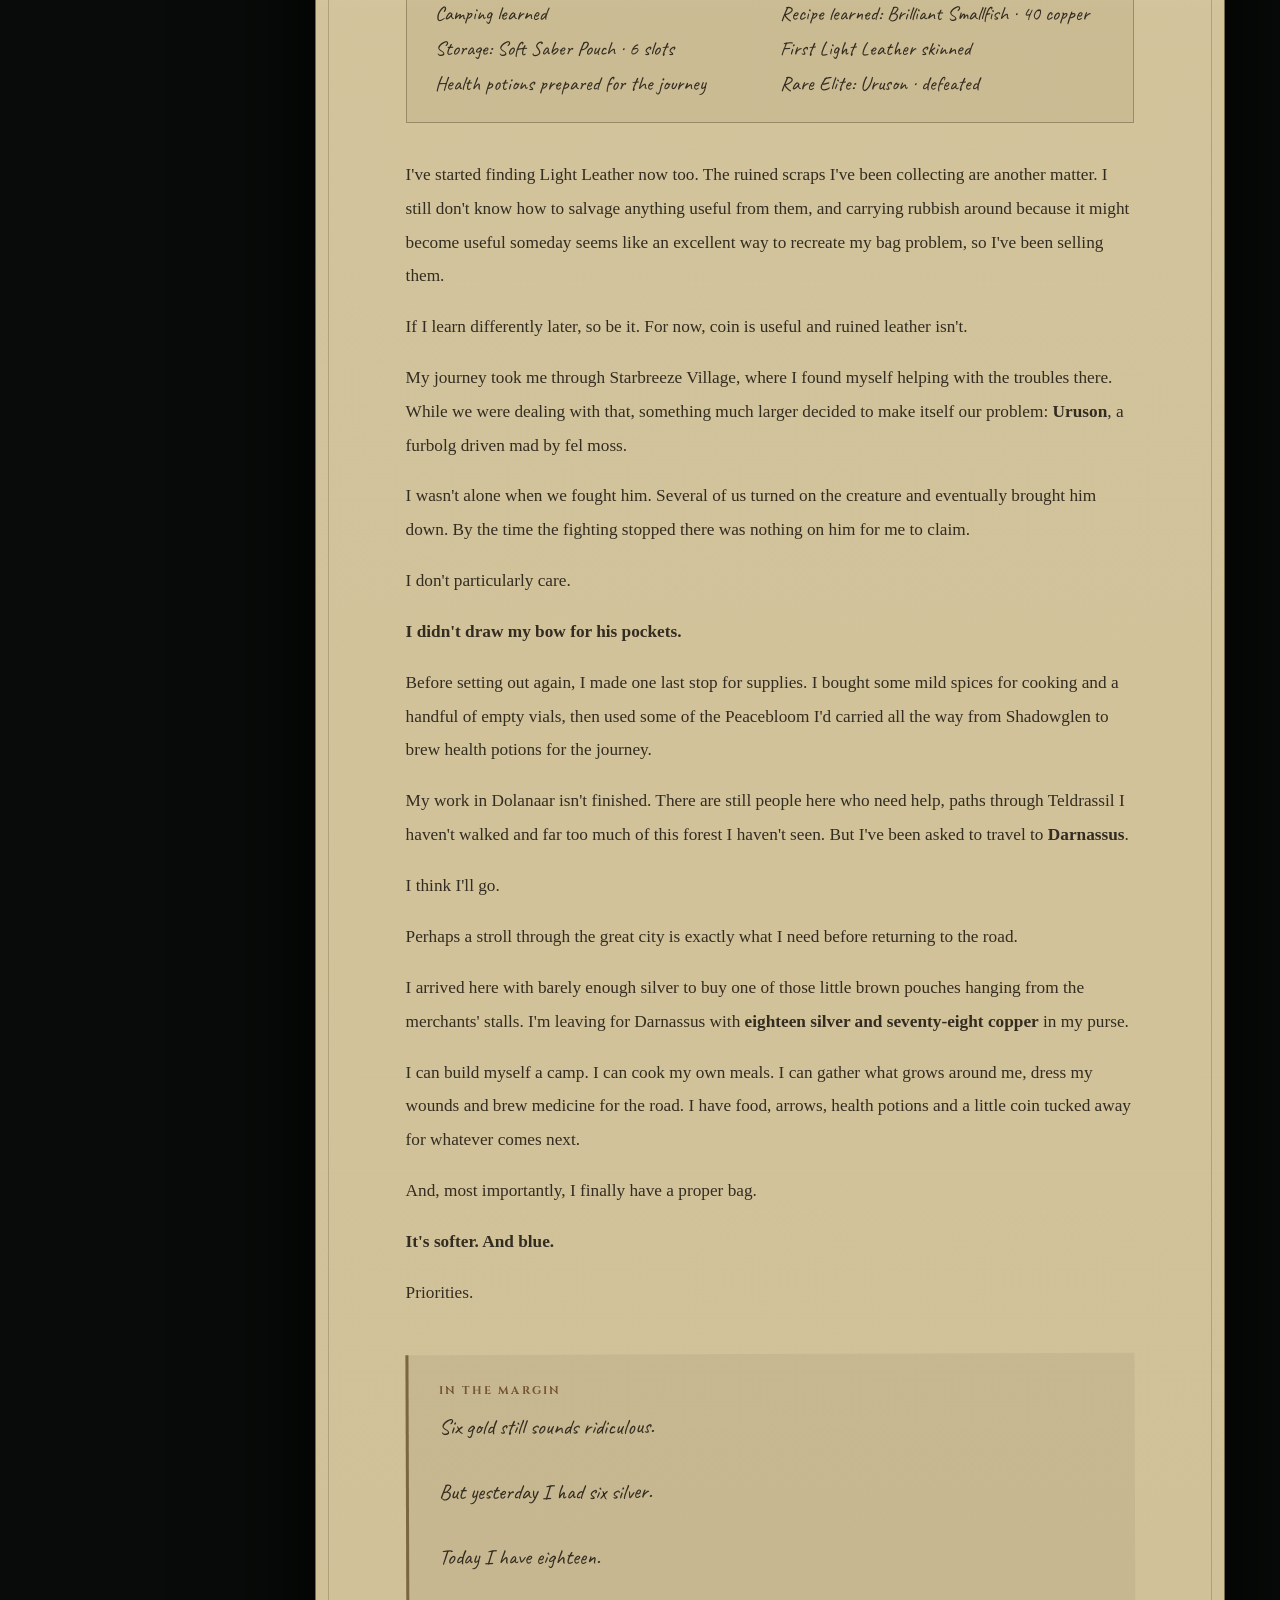
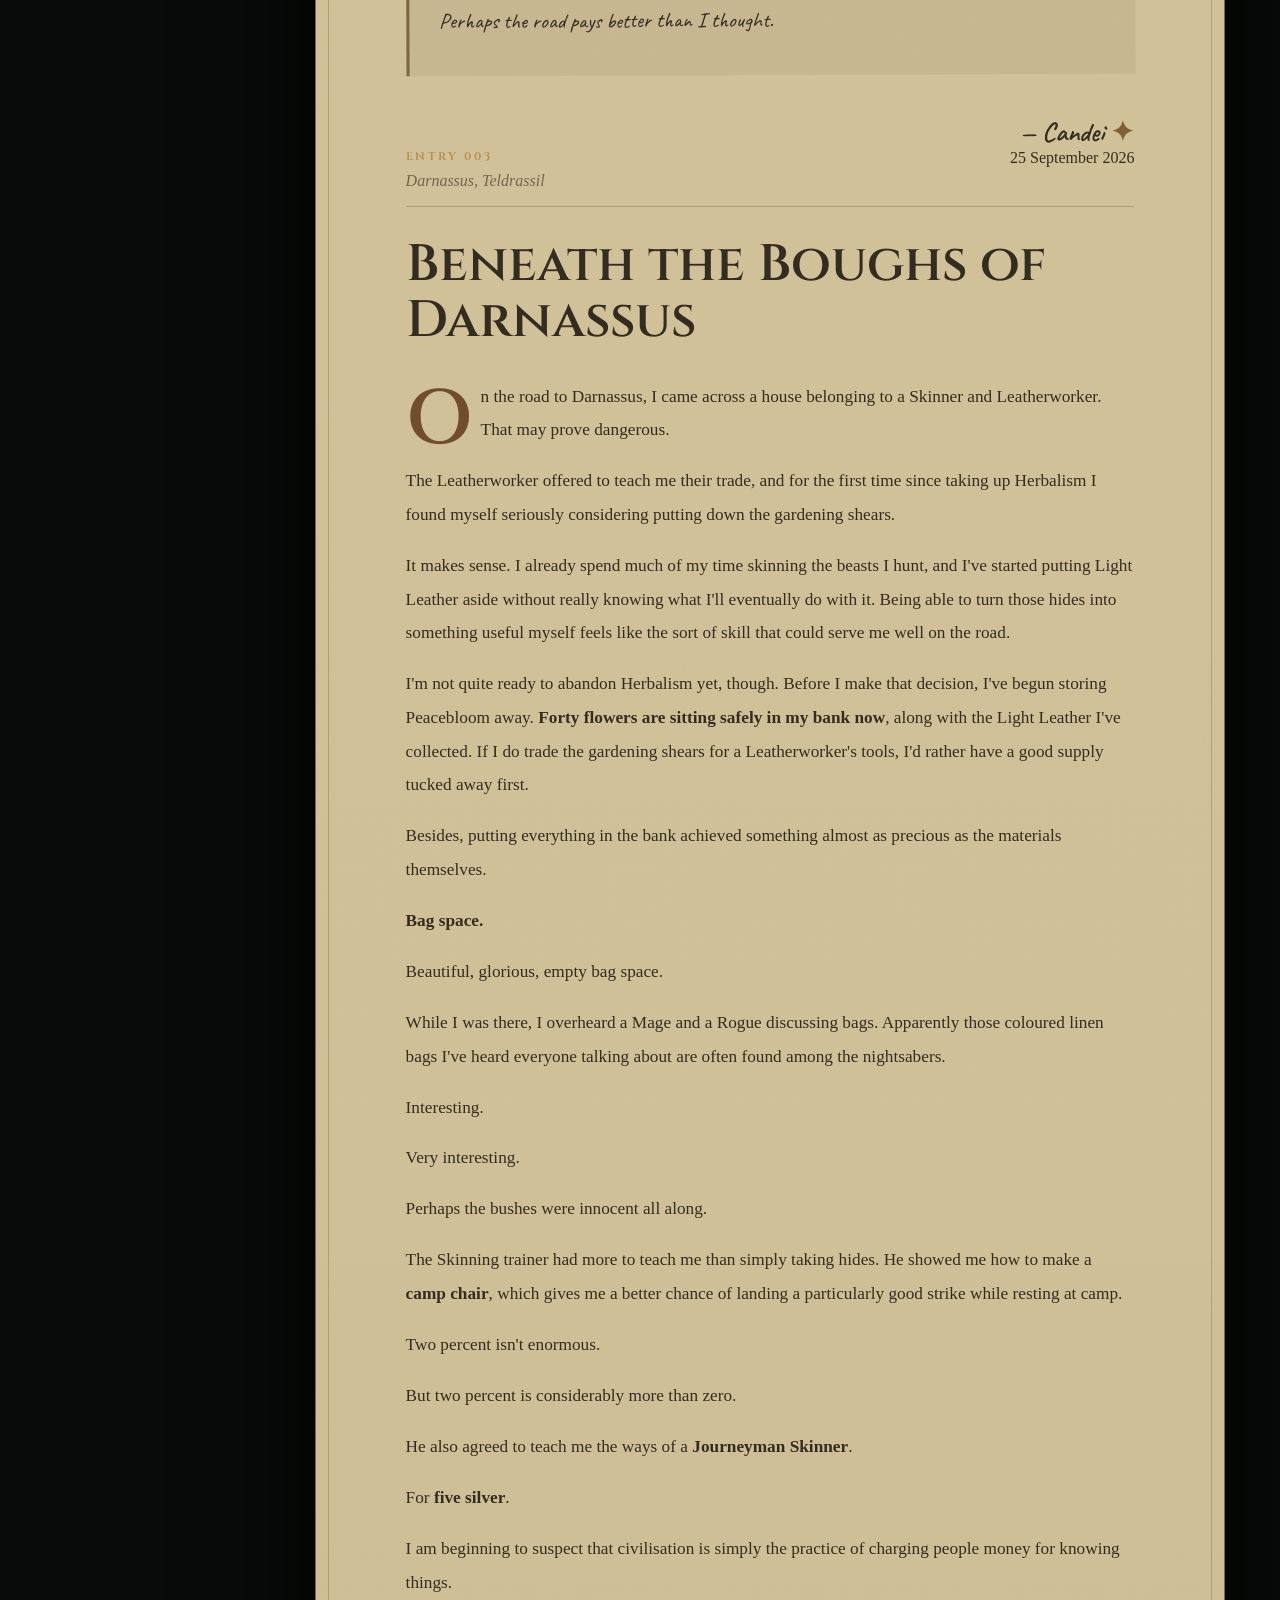
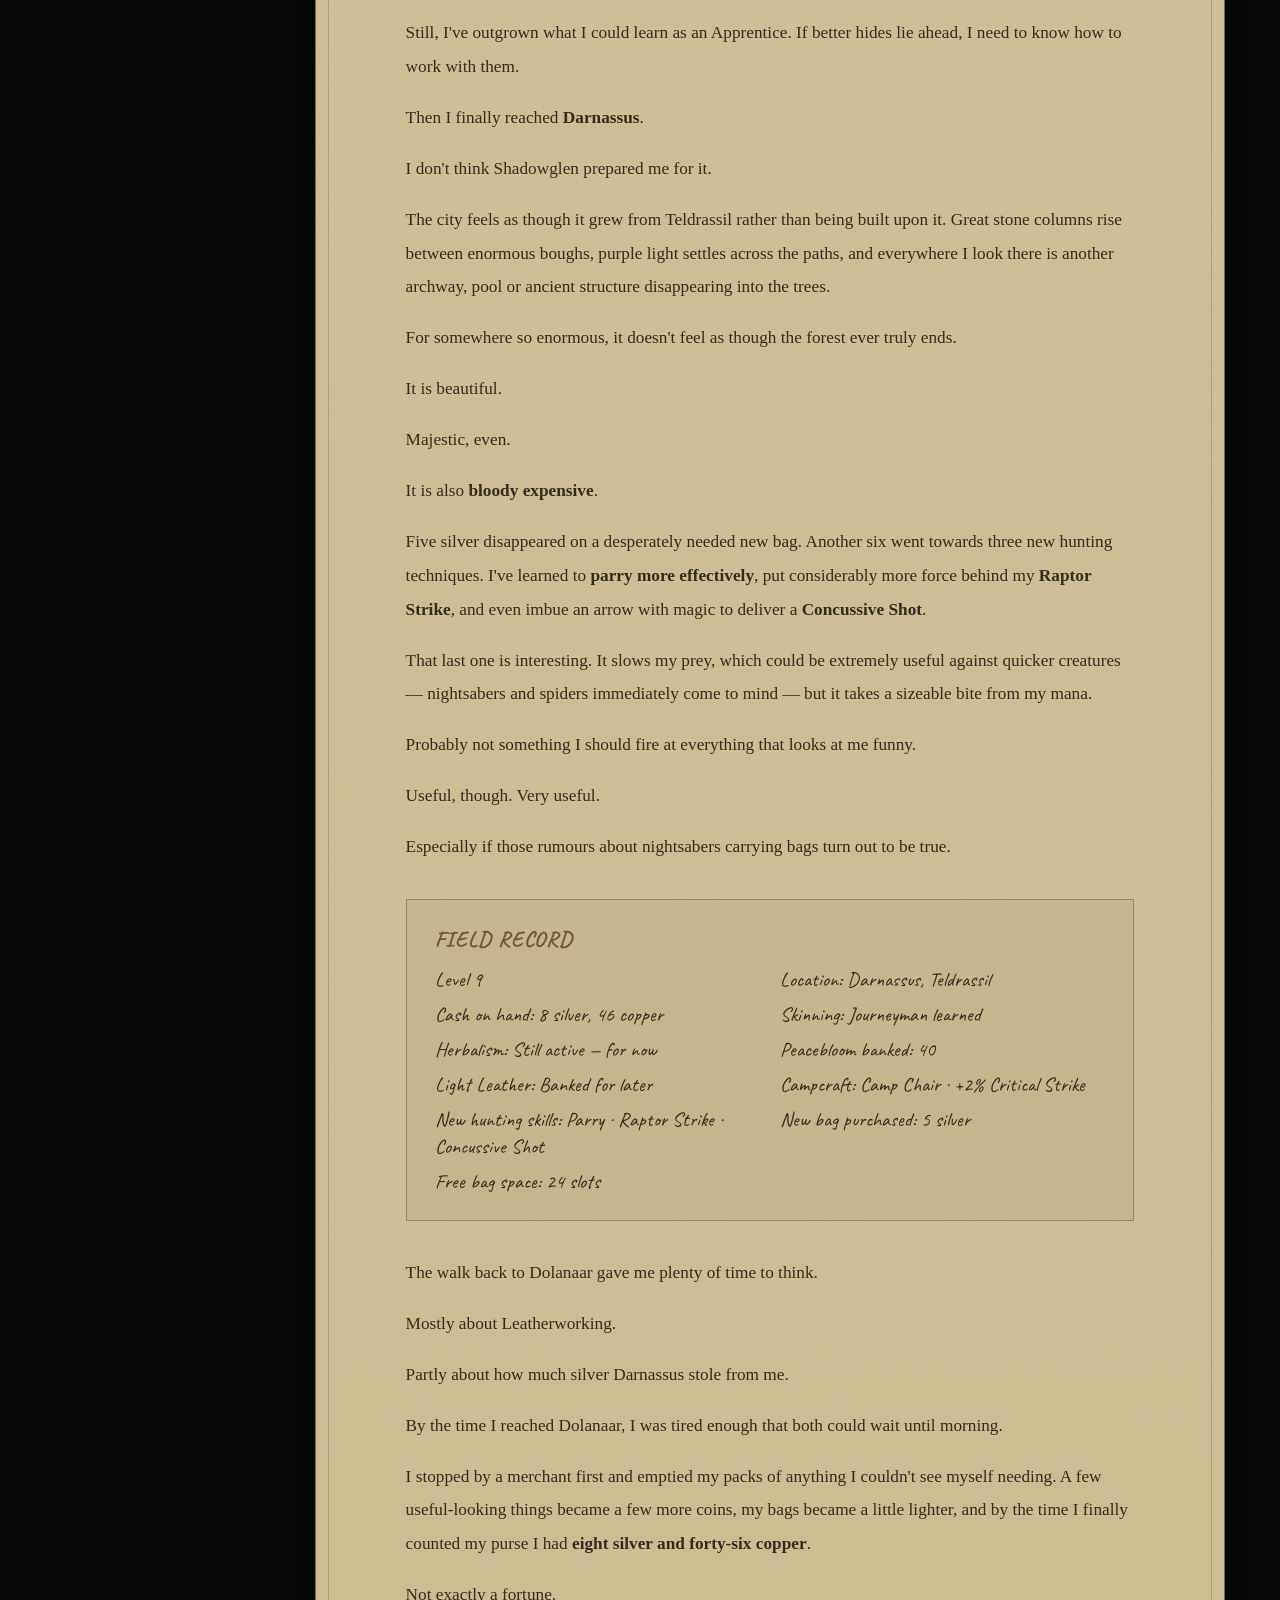
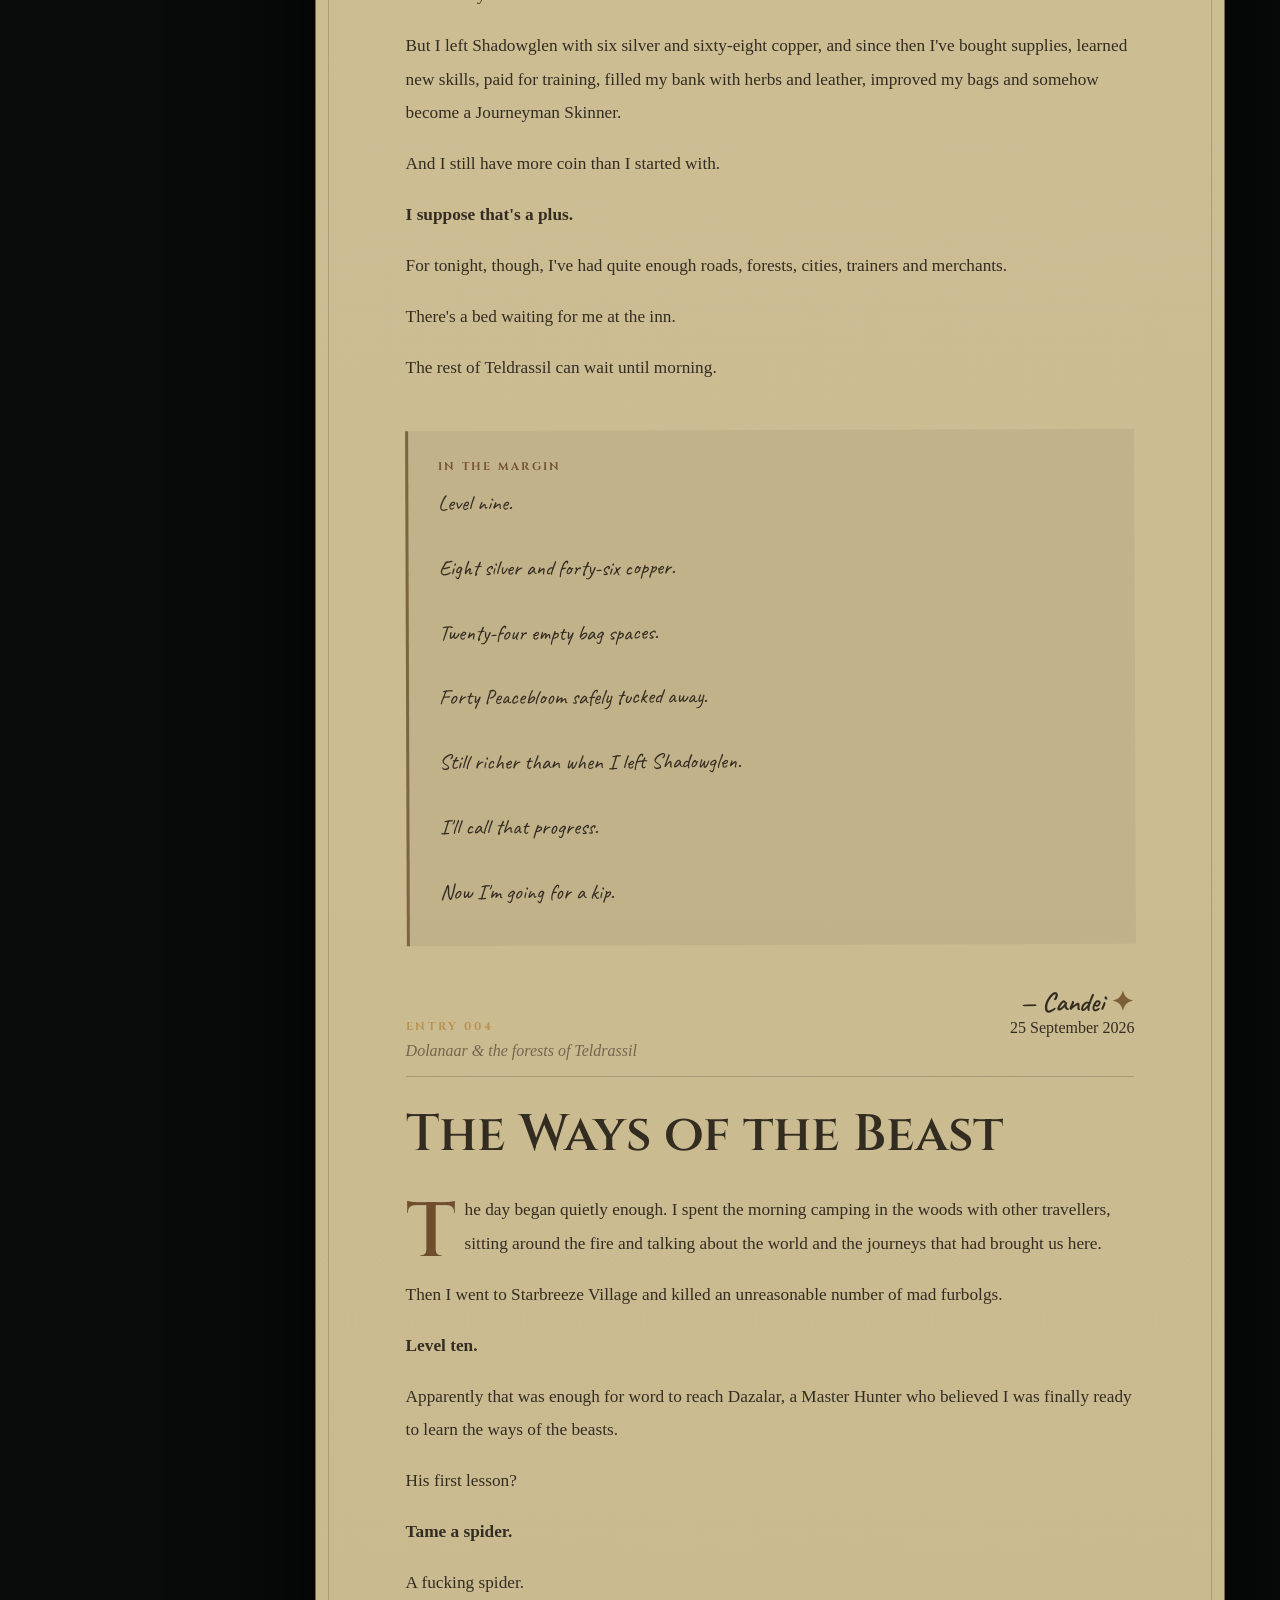
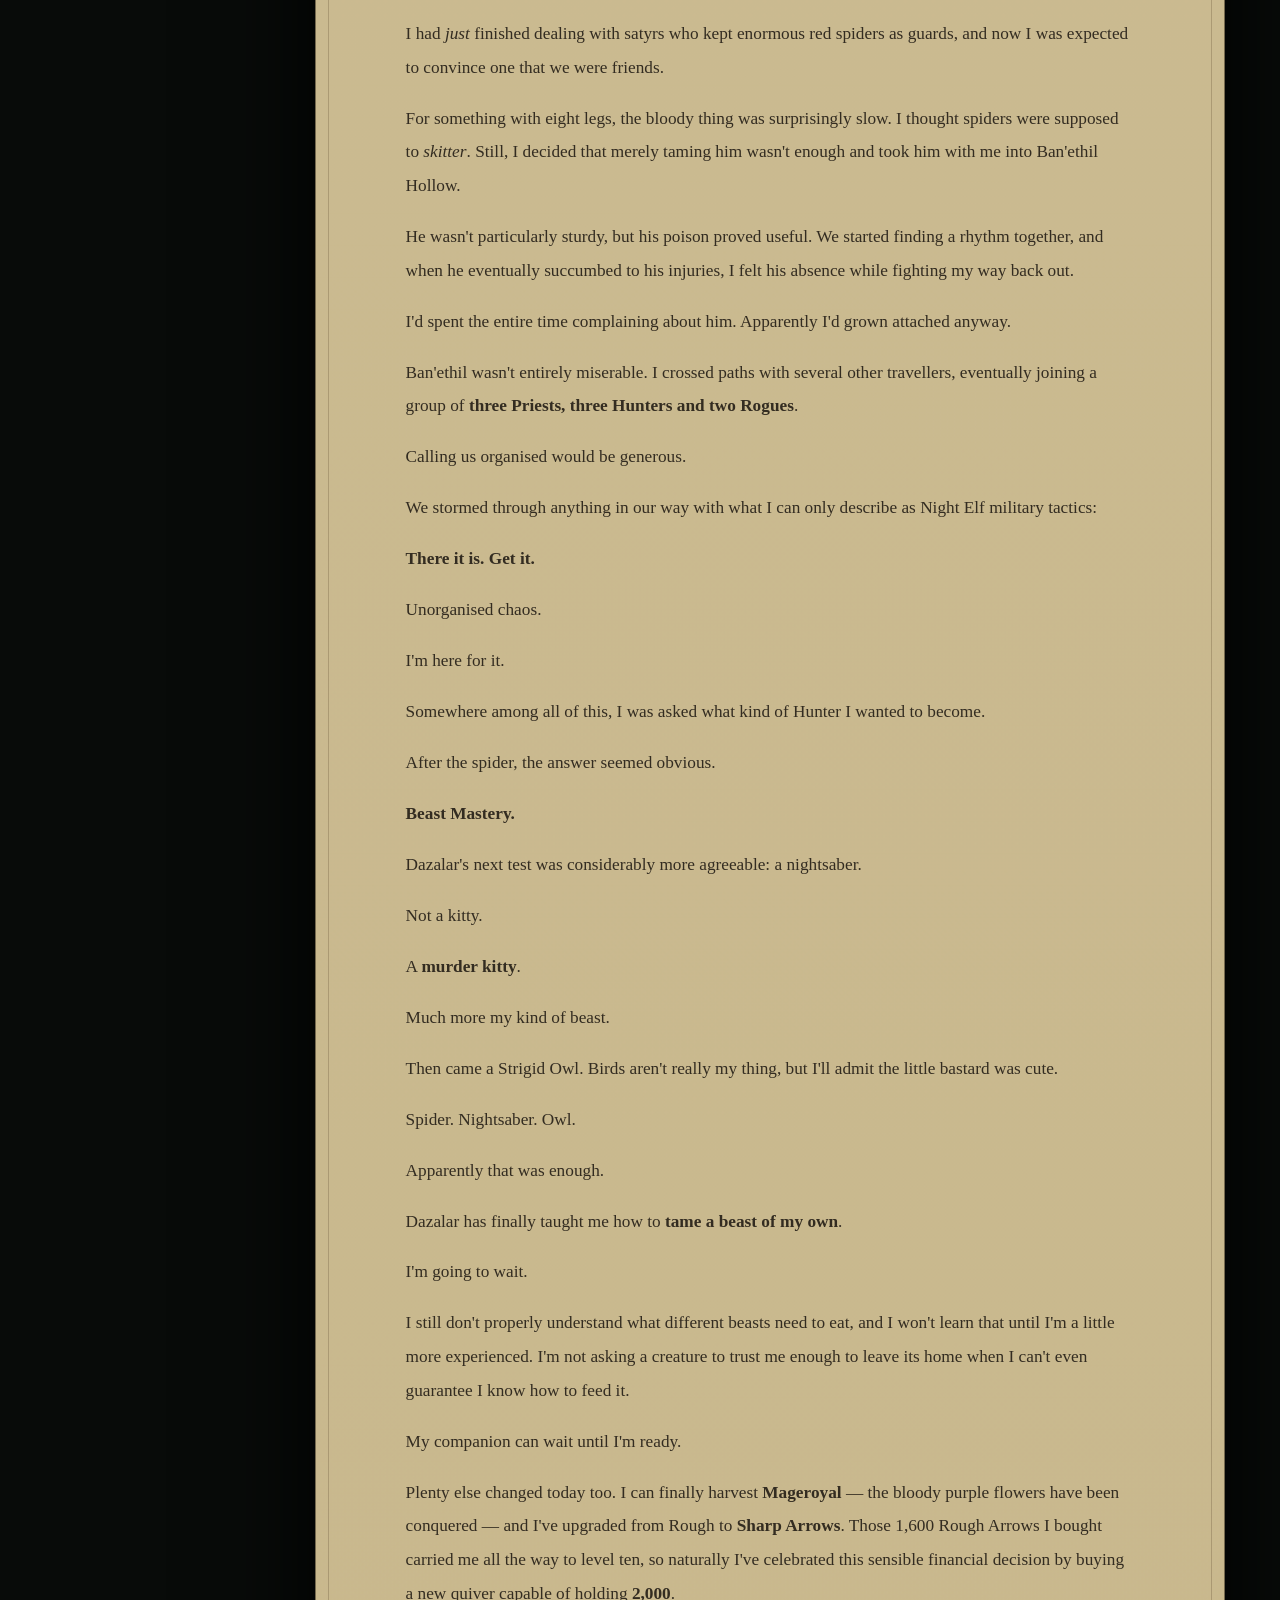
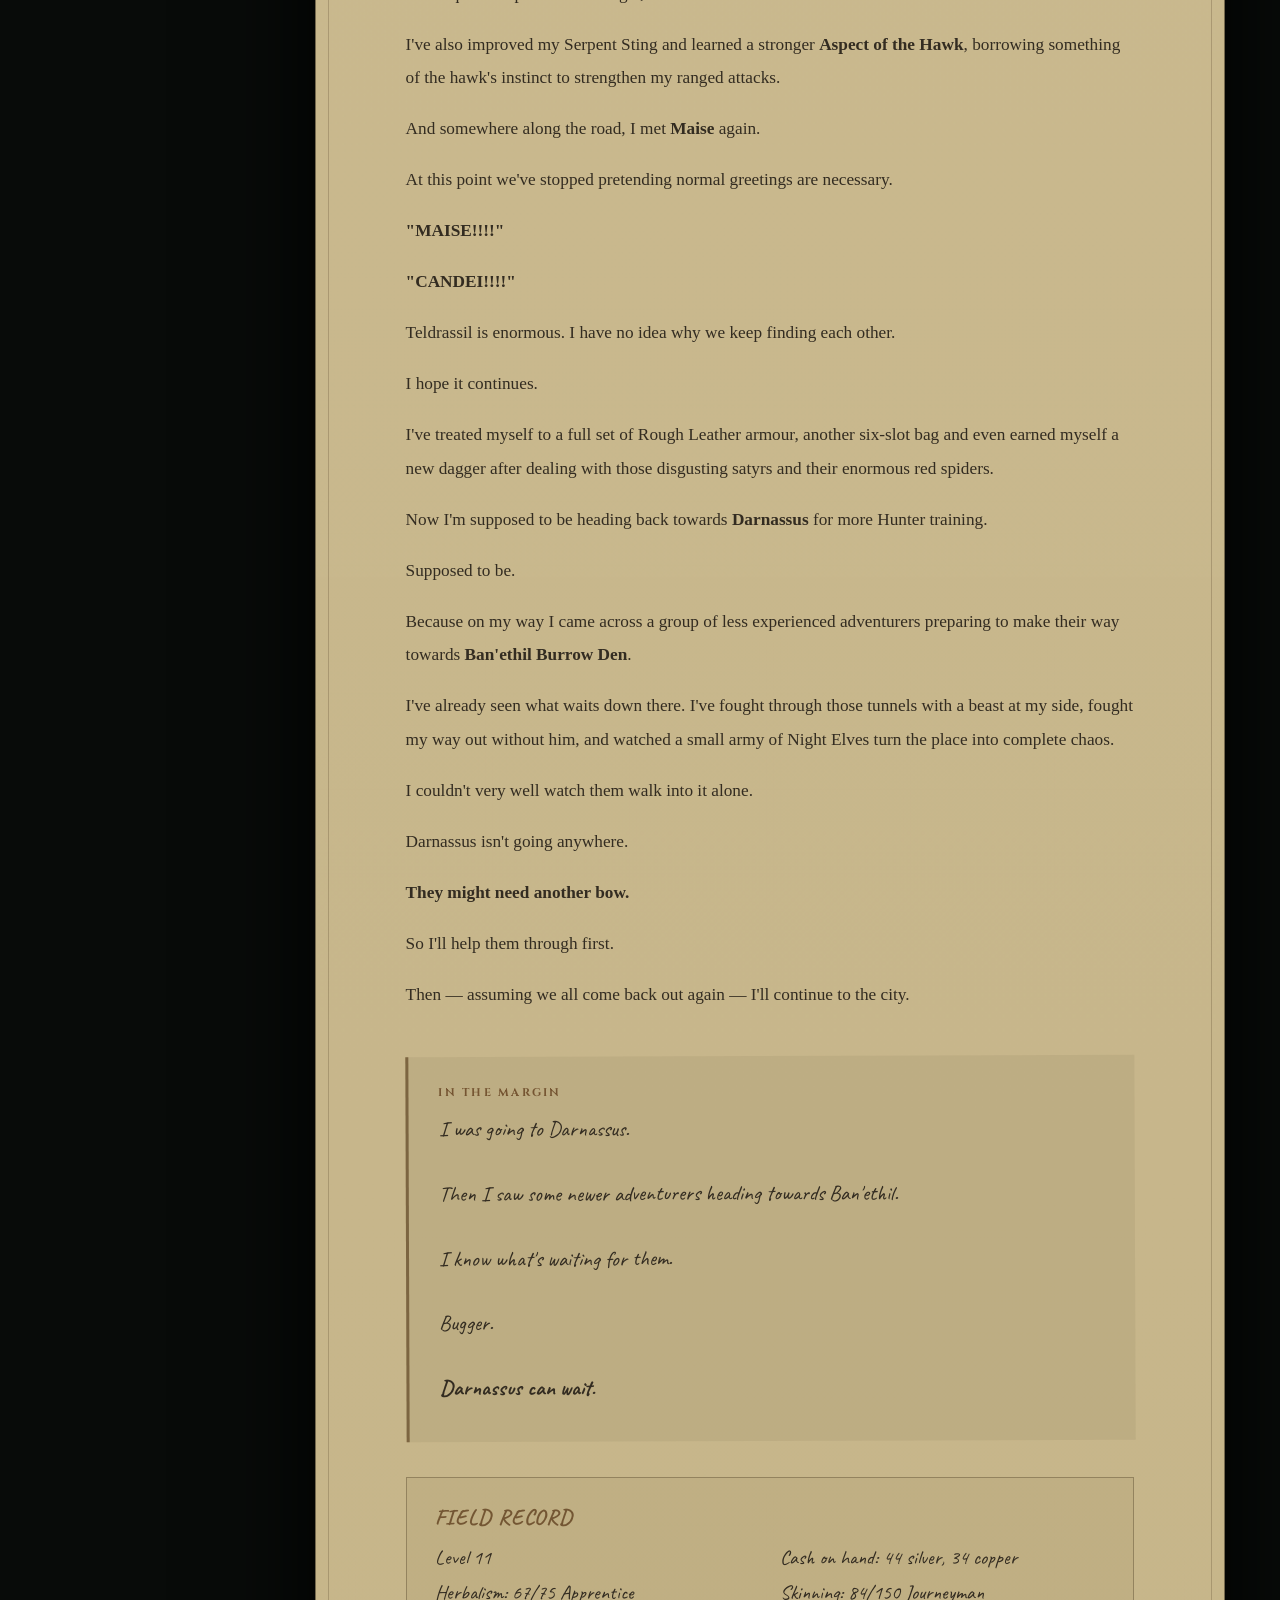
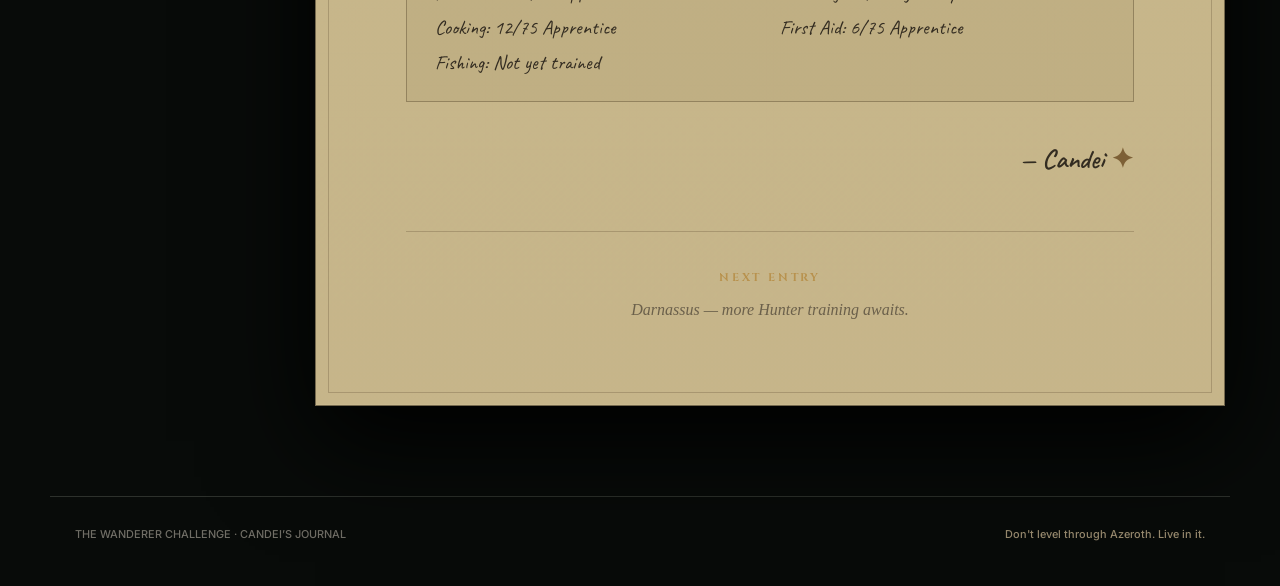
==== commit b64fe2f5: "Add Entry 004 field record and end-of-day stats" ====
--- a/journal.html
+++ b/journal.html
@@ -112,6 +112,7 @@
 <p>I couldn't very well watch them walk into it alone.</p><p>Darnassus isn't going anywhere.</p><p><strong>They might need another bow.</strong></p>
 <p>So I'll help them through first.</p><p>Then — assuming we all come back out again — I'll continue to the city.</p>
 <div class="reflection"><b>IN THE MARGIN</b><p>I was going to Darnassus.<br><br>Then I saw some newer adventurers heading towards Ban'ethil.<br><br>I know what's waiting for them.<br><br>Bugger.<br><br><strong>Darnassus can wait.</strong></p></div>
+<div class="inkbox"><b>FIELD RECORD</b><span>Level 11</span><span>Cash on hand: 44 silver, 34 copper</span><span>Herbalism: 67/75 Apprentice</span><span>Skinning: 84/150 Journeyman</span><span>Cooking: 12/75 Apprentice</span><span>First Aid: 6/75 Apprentice</span><span>Fishing: Not yet trained</span></div>
 <footer class="signature">— Candei <span>✦</span></footer></article>
 <div class="next"><span>NEXT ENTRY</span><p>Darnassus — more Hunter training awaits.</p></div></section></main>
 <footer class="siteFooter"><span>THE WANDERER CHALLENGE · CANDEI’S JOURNAL</span><a href="index.html">Don't level through Azeroth. Live in it.</a></footer></body></html>
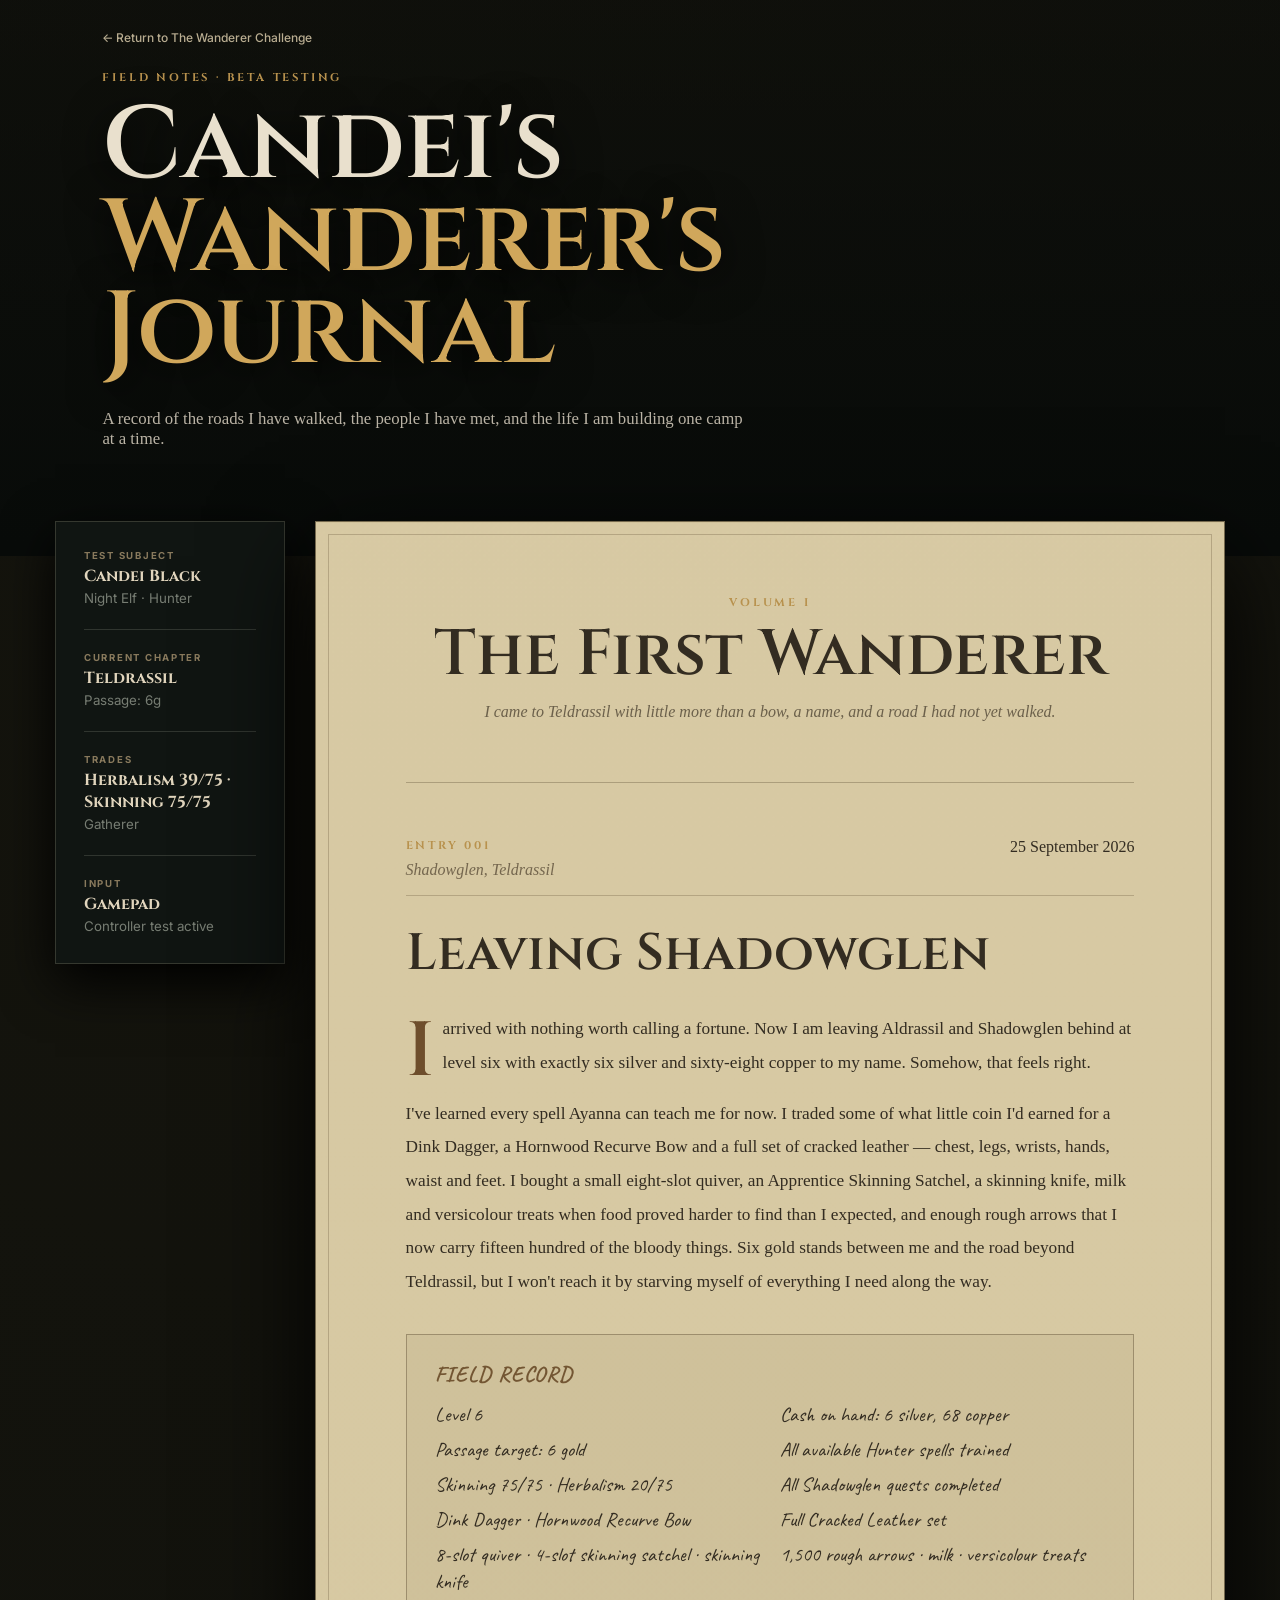
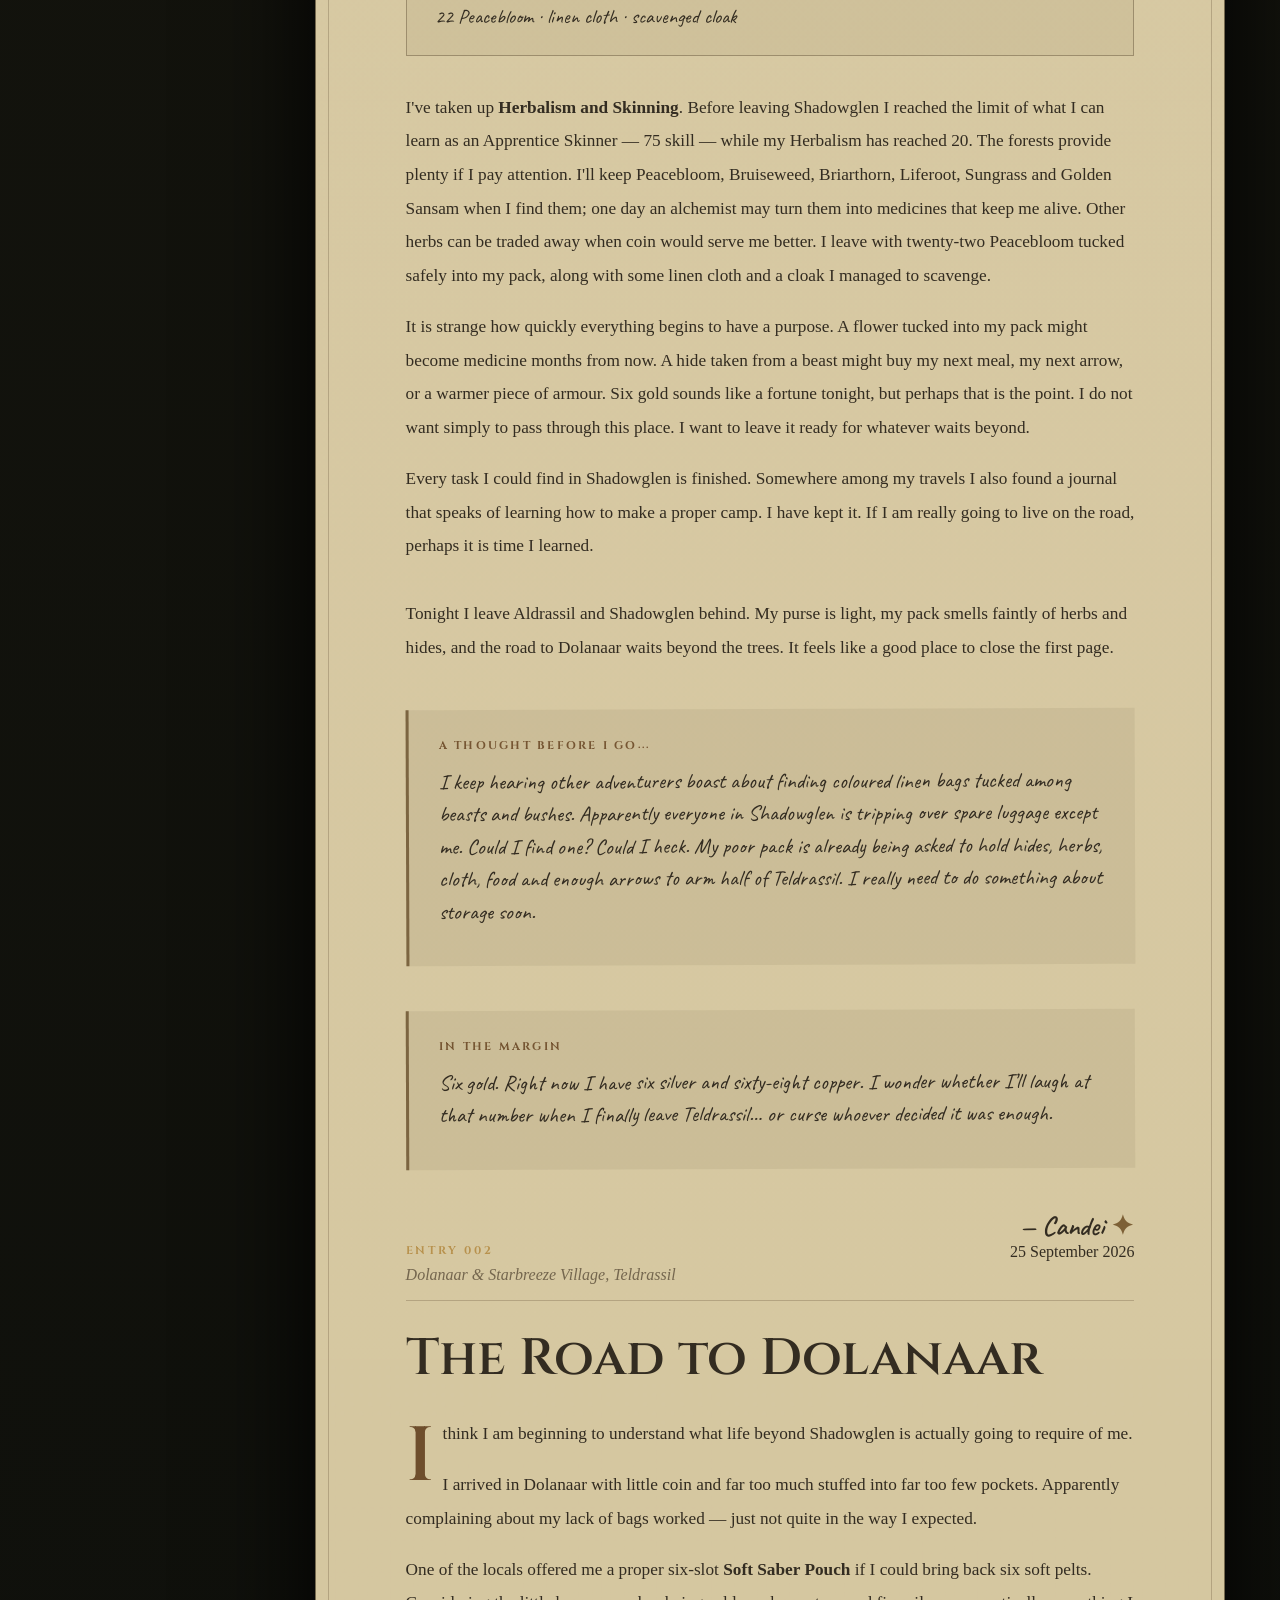
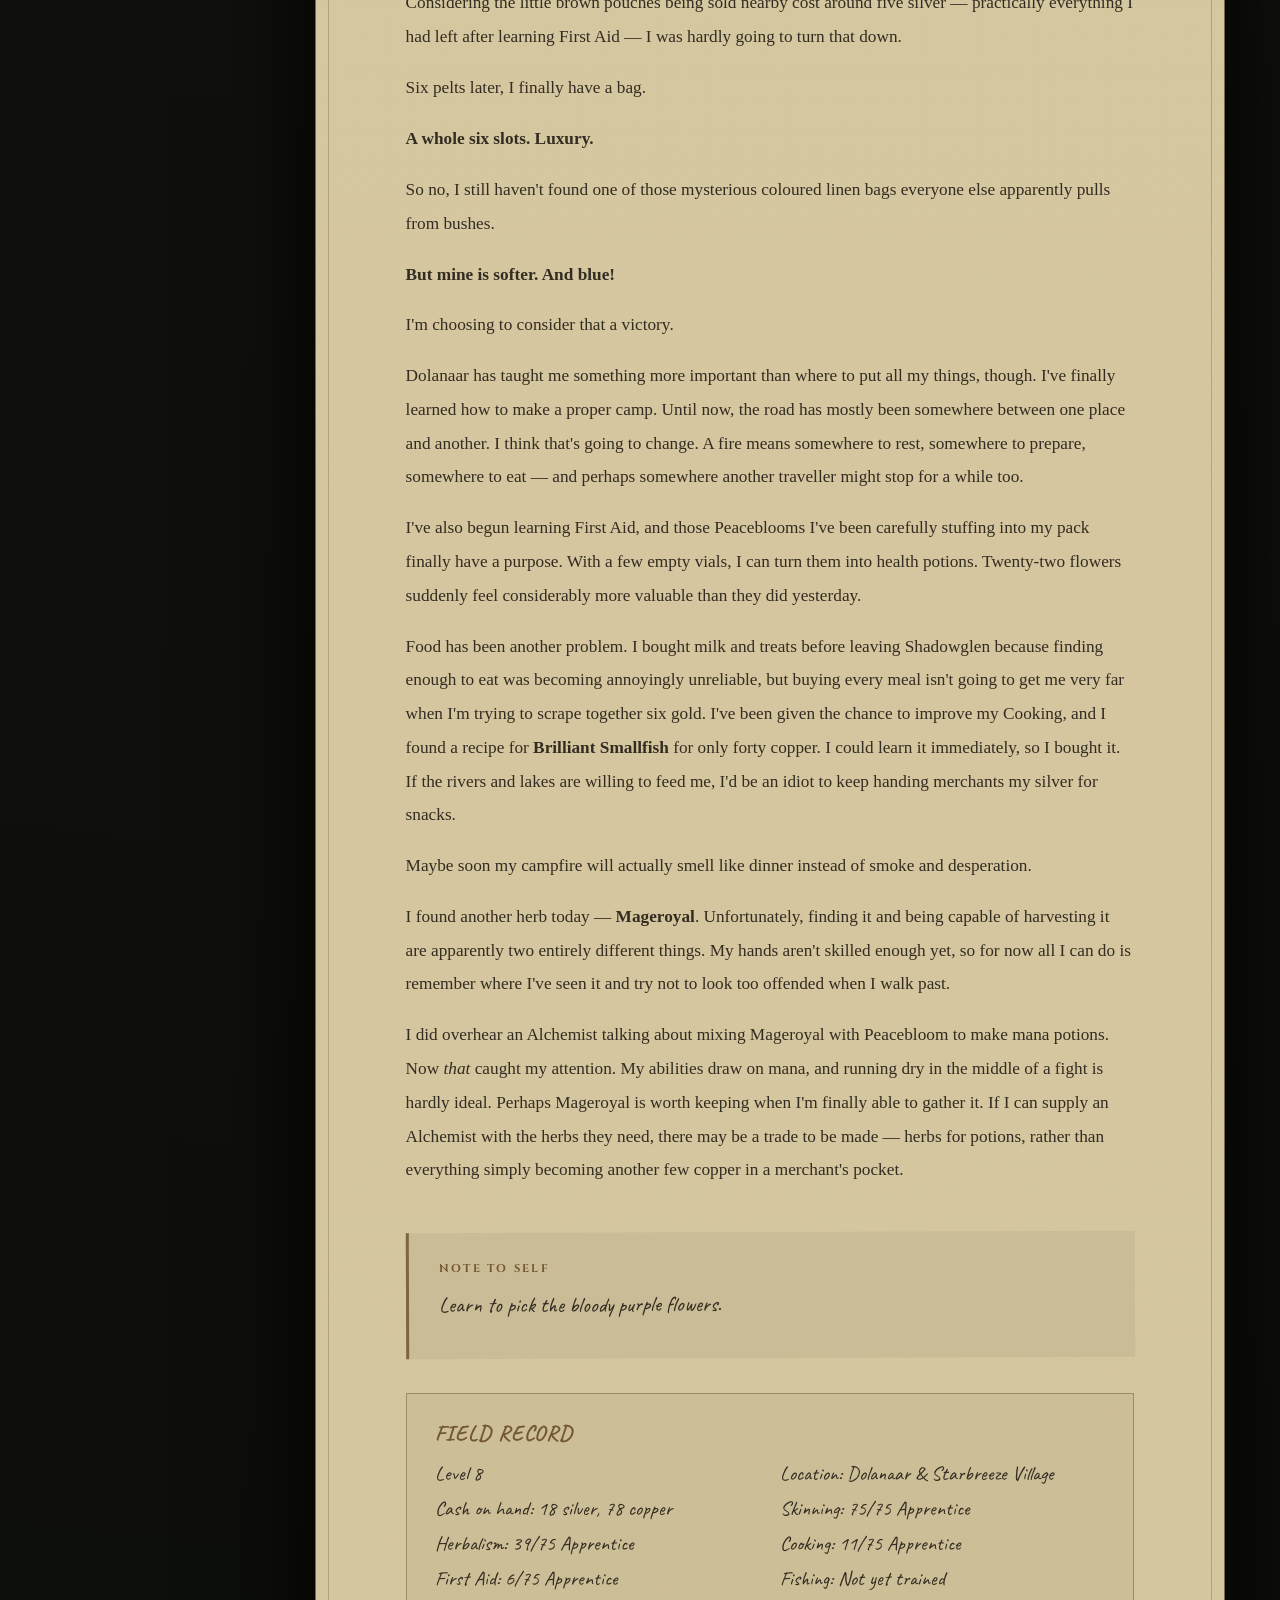
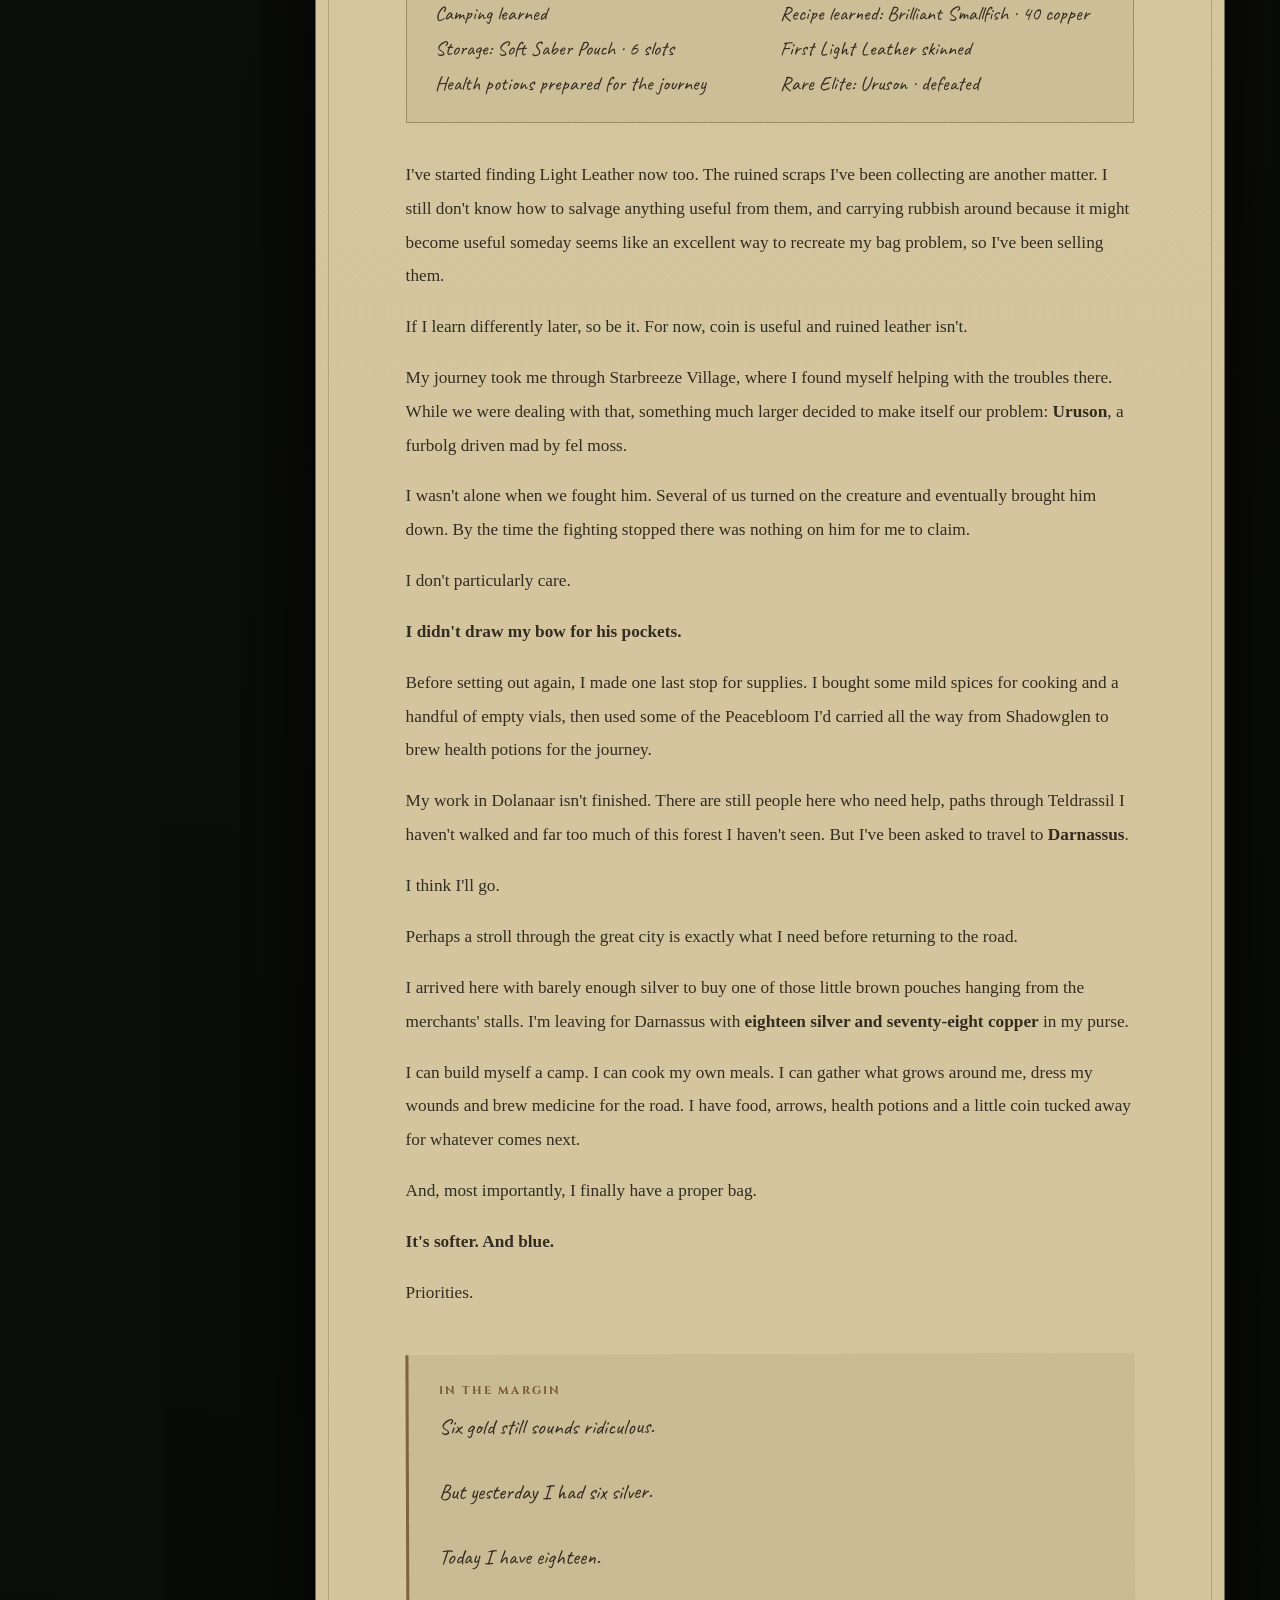
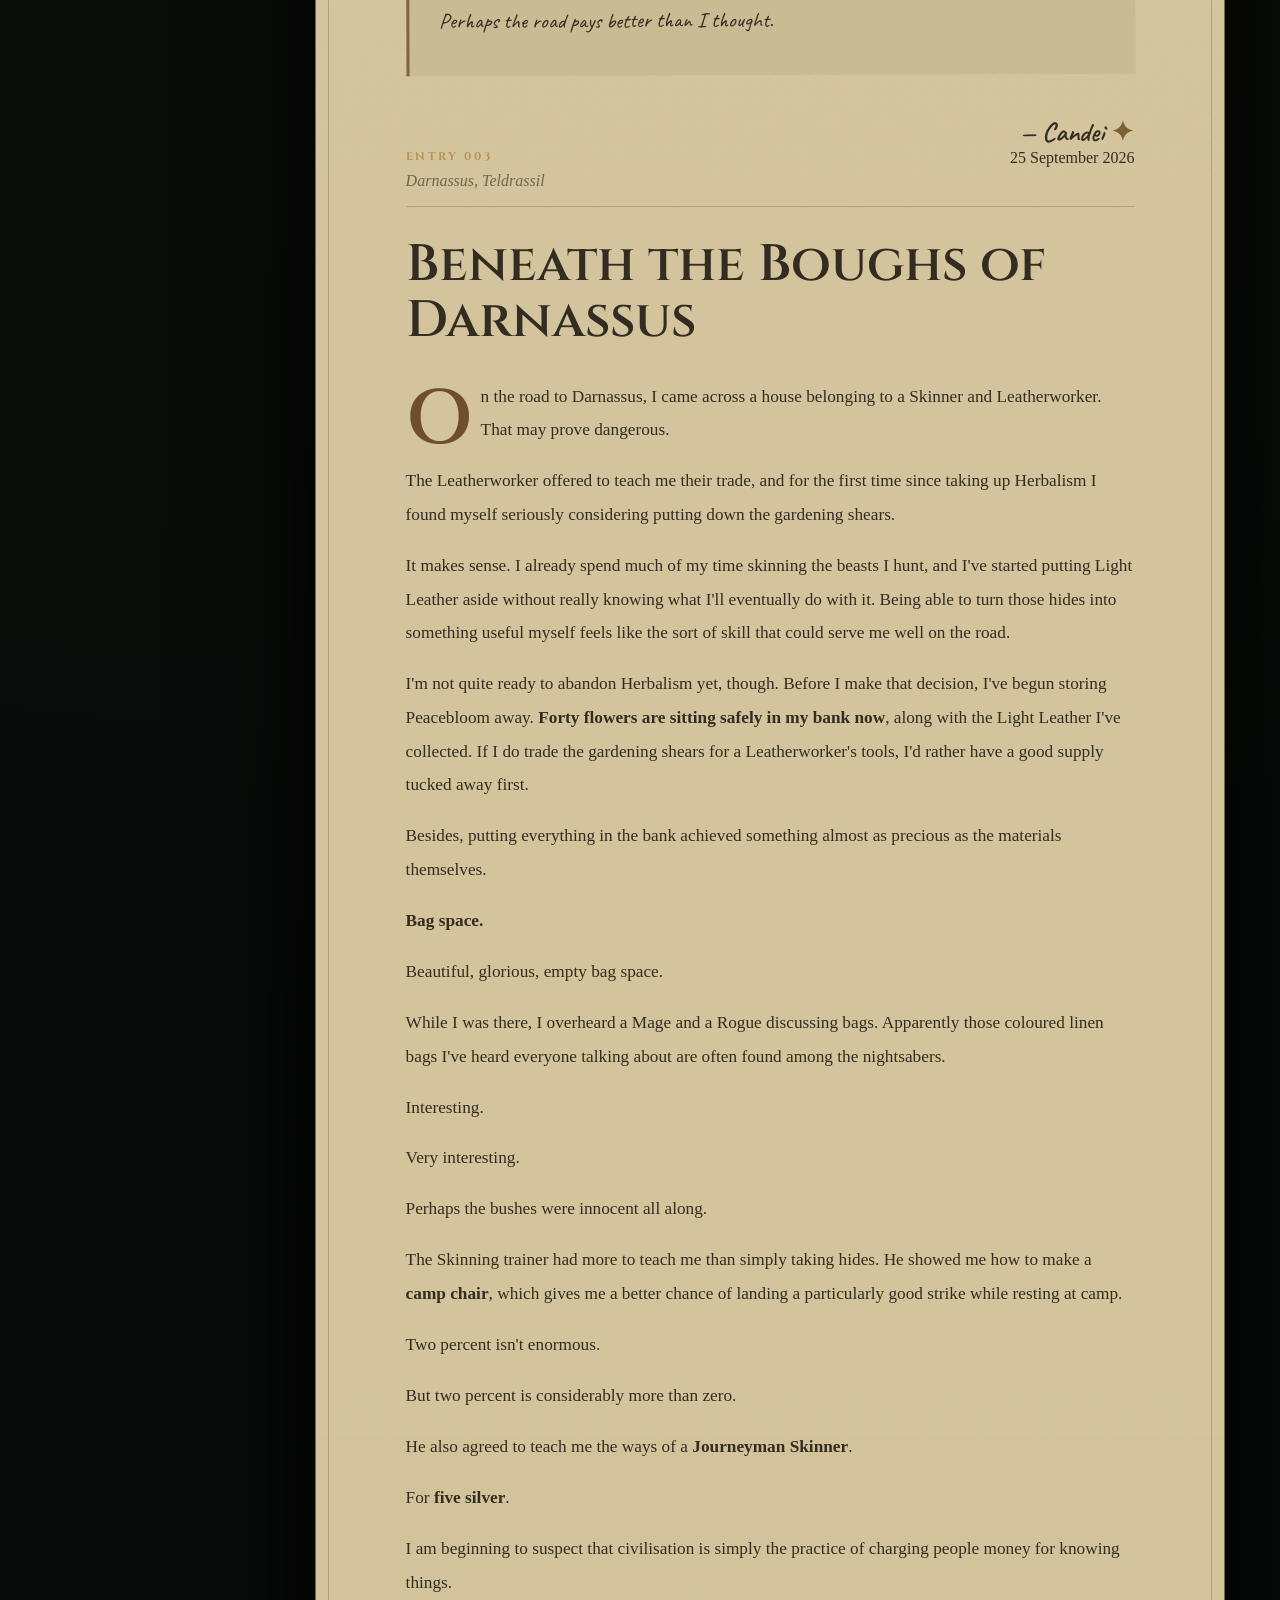
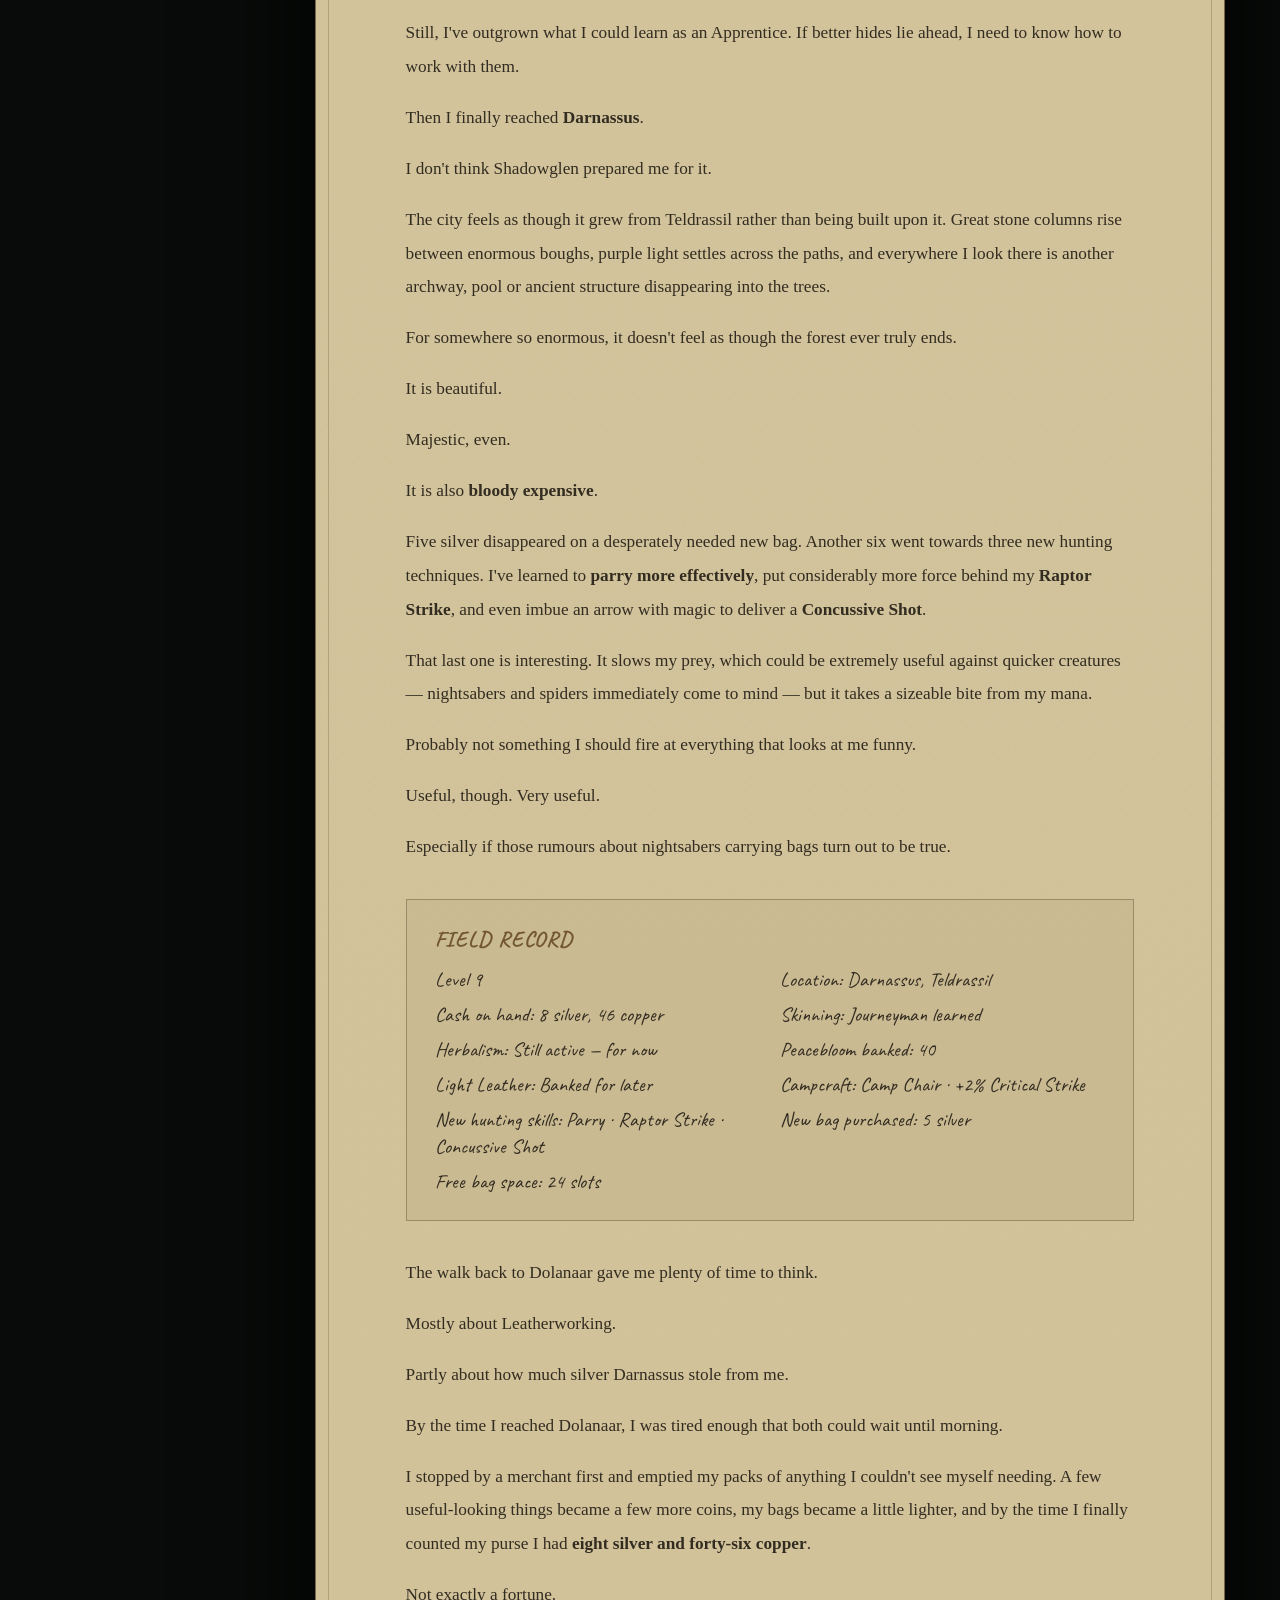
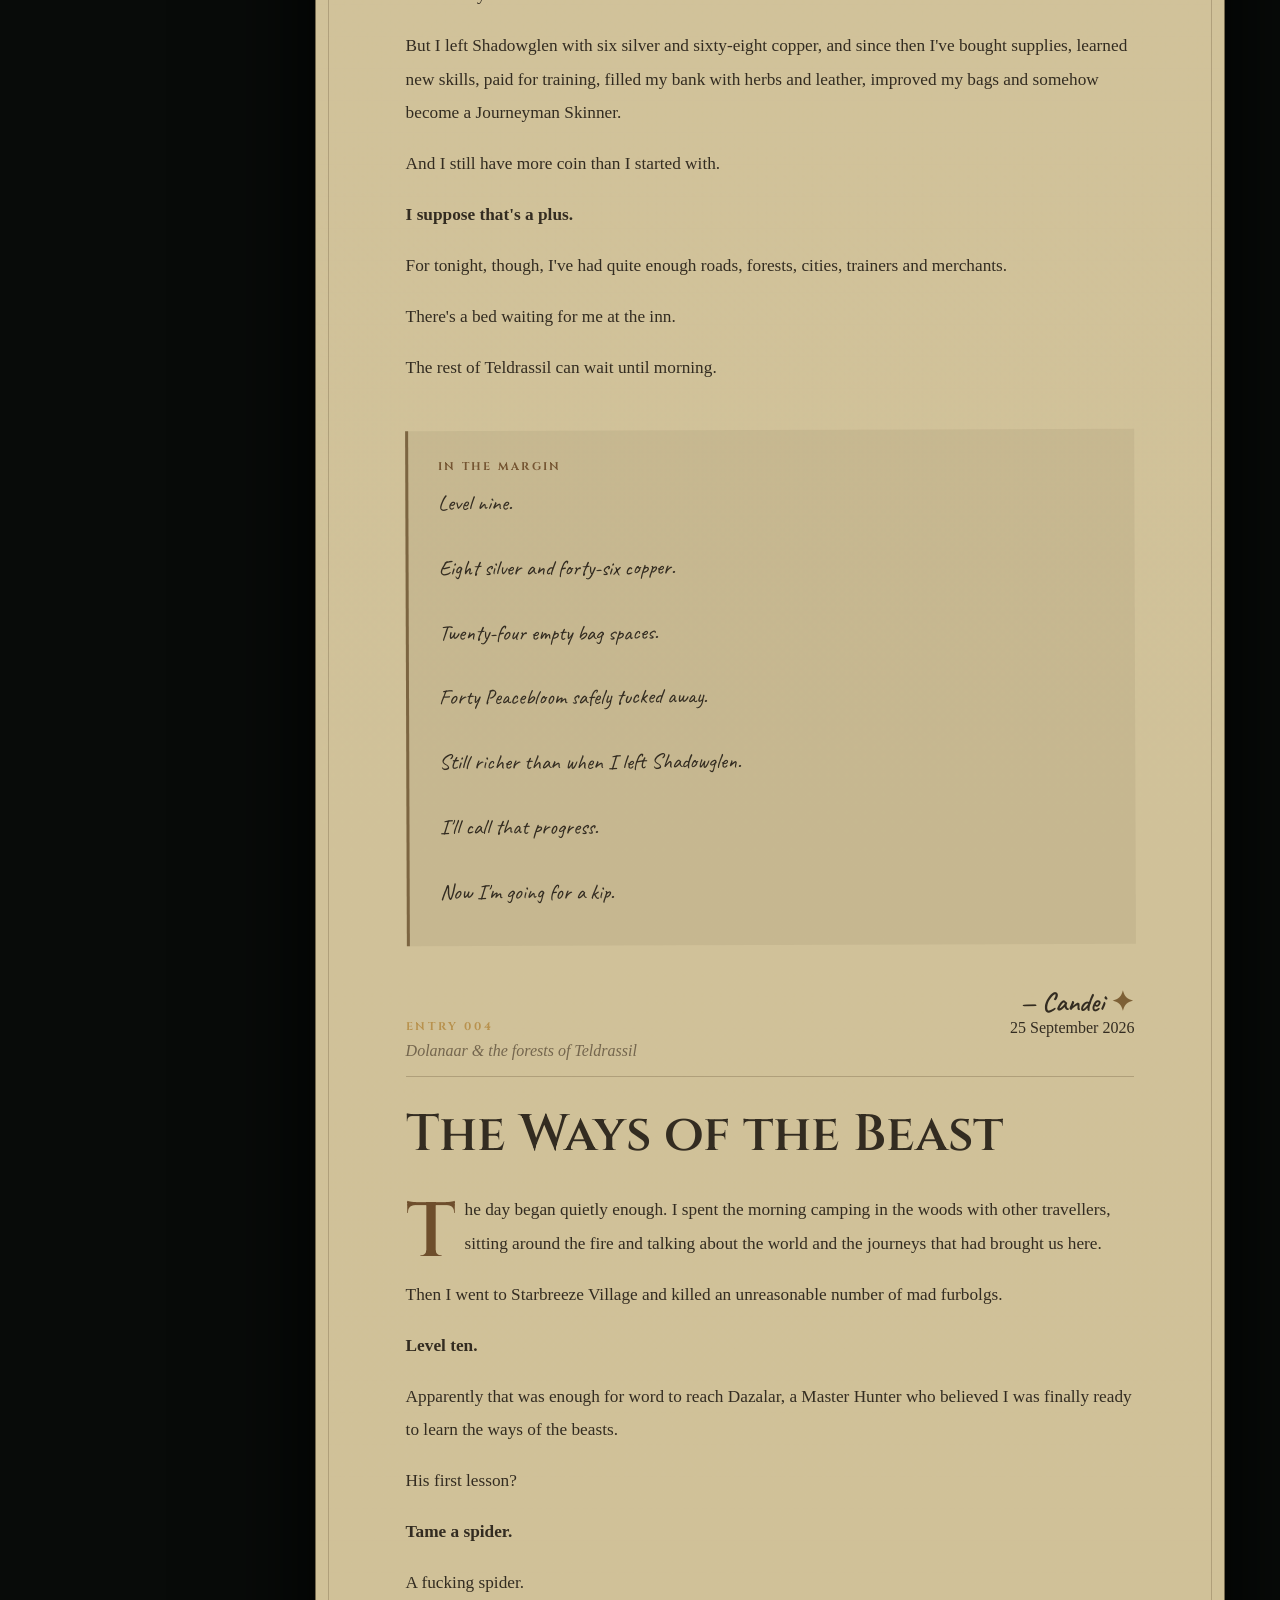
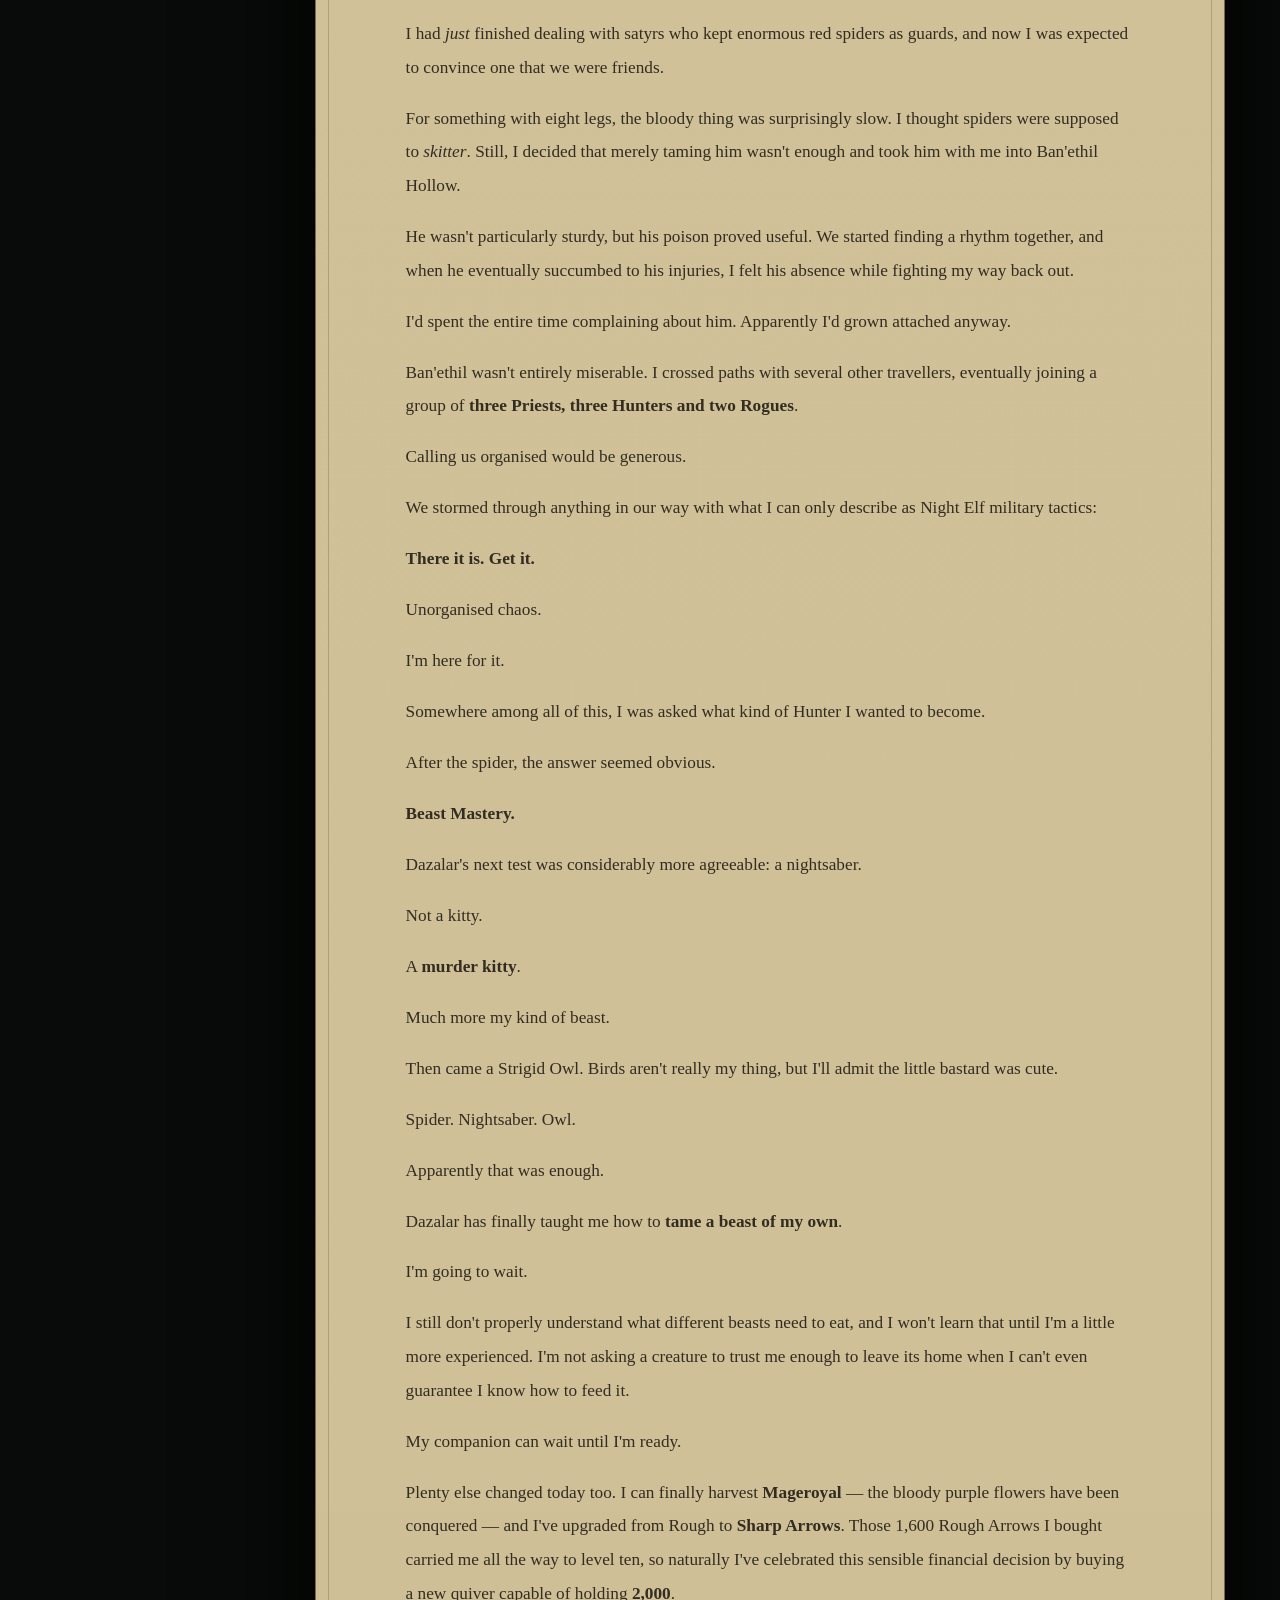
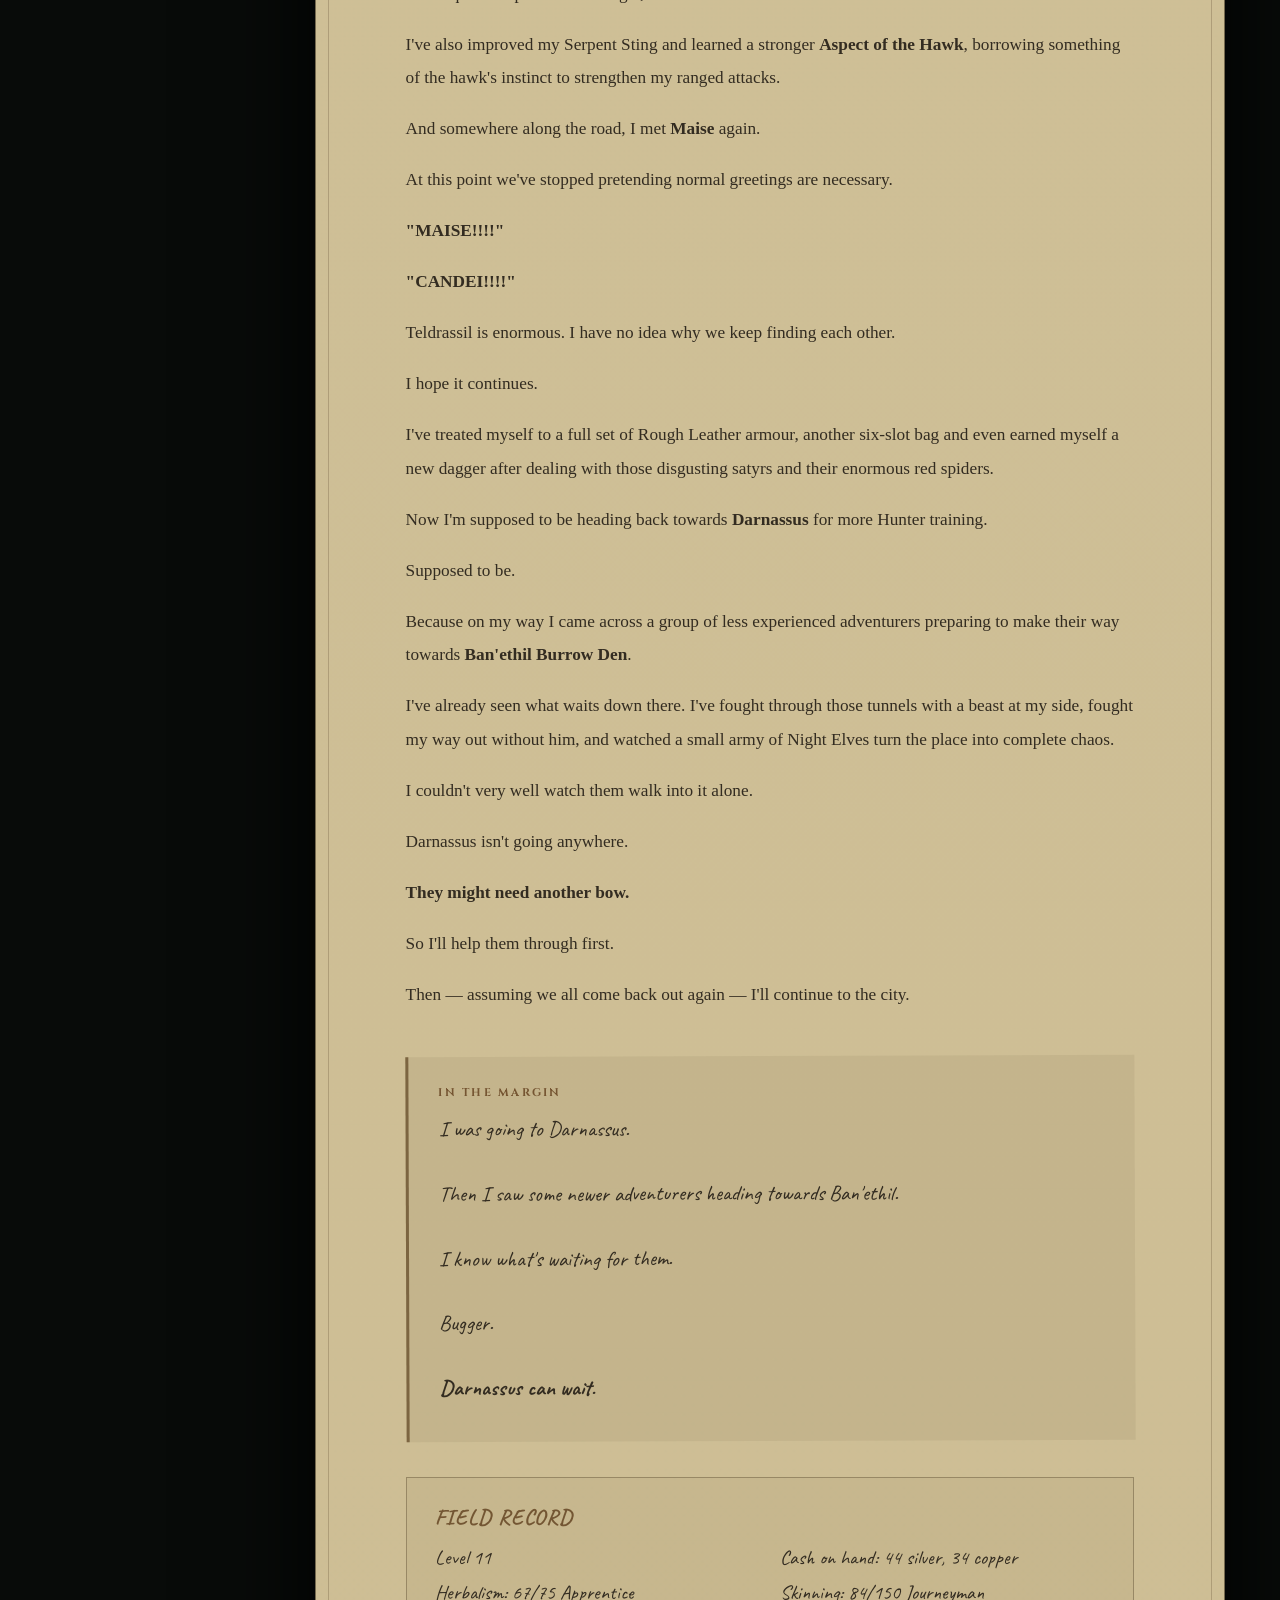
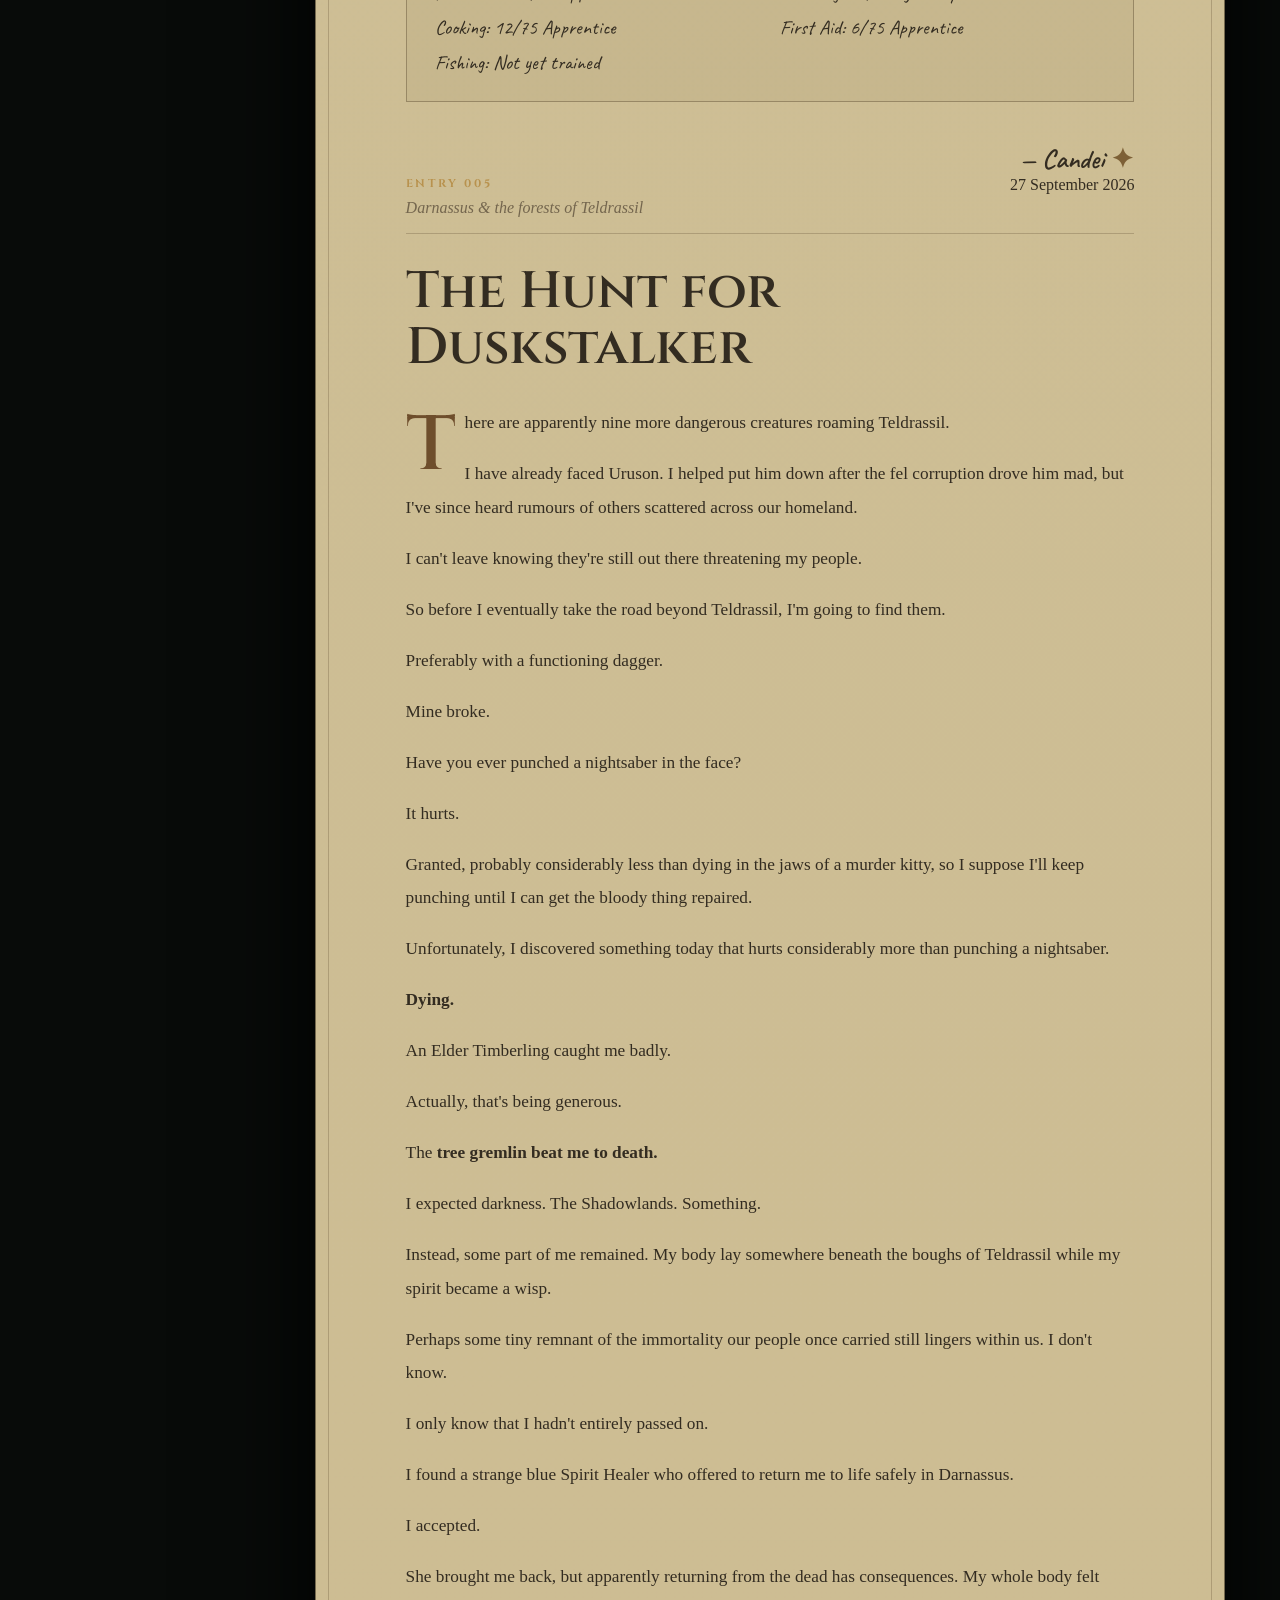
==== commit acfff88c: "Add journal Entry 005: The Hunt for Duskstalker" ====
--- a/journal.html
+++ b/journal.html
@@ -114,5 +114,149 @@
 <div class="reflection"><b>IN THE MARGIN</b><p>I was going to Darnassus.<br><br>Then I saw some newer adventurers heading towards Ban'ethil.<br><br>I know what's waiting for them.<br><br>Bugger.<br><br><strong>Darnassus can wait.</strong></p></div>
 <div class="inkbox"><b>FIELD RECORD</b><span>Level 11</span><span>Cash on hand: 44 silver, 34 copper</span><span>Herbalism: 67/75 Apprentice</span><span>Skinning: 84/150 Journeyman</span><span>Cooking: 12/75 Apprentice</span><span>First Aid: 6/75 Apprentice</span><span>Fishing: Not yet trained</span></div>
 <footer class="signature">— Candei <span>✦</span></footer></article>
-<div class="next"><span>NEXT ENTRY</span><p>Darnassus — more Hunter training awaits.</p></div></section></main>
+<article class="entry"><div class="entryMeta"><span>ENTRY 005</span><time>27 September 2026</time><em>Darnassus &amp; the forests of Teldrassil</em></div><h3>The Hunt for Duskstalker</h3>
+<p class="drop">There are apparently nine more dangerous creatures roaming Teldrassil.</p>
+<p>I have already faced Uruson. I helped put him down after the fel corruption drove him mad, but I've since heard rumours of others scattered across our homeland.</p>
+<p>I can't leave knowing they're still out there threatening my people.</p>
+<p>So before I eventually take the road beyond Teldrassil, I'm going to find them.</p>
+<p>Preferably with a functioning dagger.</p>
+<p>Mine broke.</p>
+<p>Have you ever punched a nightsaber in the face?</p>
+<p>It hurts.</p>
+<p>Granted, probably considerably less than dying in the jaws of a murder kitty, so I suppose I'll keep punching until I can get the bloody thing repaired.</p>
+<p>Unfortunately, I discovered something today that hurts considerably more than punching a nightsaber.</p>
+<p><strong>Dying.</strong></p>
+<p>An Elder Timberling caught me badly.</p>
+<p>Actually, that's being generous.</p>
+<p>The <strong>tree gremlin beat me to death.</strong></p>
+<p>I expected darkness. The Shadowlands. Something.</p>
+<p>Instead, some part of me remained. My body lay somewhere beneath the boughs of Teldrassil while my spirit became a wisp.</p>
+<p>Perhaps some tiny remnant of the immortality our people once carried still lingers within us. I don't know.</p>
+<p>I only know that I hadn't entirely passed on.</p>
+<p>I found a strange blue Spirit Healer who offered to return me to life safely in Darnassus.</p>
+<p>I accepted.</p>
+<p>She brought me back, but apparently returning from the dead has consequences. My whole body felt sick. My arms were weak. Even drawing my bow felt harder than it should.</p>
+<p>Still.</p><p>Alive.</p>
+<p>I've noticed more Humans in Darnassus lately. I suppose that's something we'll all have to grow accustomed to now that we're part of the Alliance.</p>
+<p>They intrigue me.</p>
+<p>Humans have always lived knowing their lives must end. They grow older knowing that one day they'll die, yet they still build homes, fall in love, raise families and wander into forests they've never seen before.</p>
+<p>For us, mortality is new.</p><p>For them, it's simply life.</p><p>Perhaps there's something we can learn from that.</p>
+<p>There was, however, something considerably more pressing to deal with.</p>
+<p>The tree gremlin had damaged my equipment.</p>
+<p>Landria charged me <strong>three silver and forty-seven copper</strong> to repair it.</p>
+<p>Three silver.</p><p>Forty-seven copper.</p>
+<p>I died and somehow the most offensive part of the experience was the bill.</p>
+<p>So I went back.</p>
+<p>I found him, too. The same bloody tree gremlin.</p>
+<p><strong>He didn't kill me twice.</strong></p>
+
+<h4>A Beast of My Own</h4>
+<p>I've finally learned enough about the beasts of Teldrassil to understand what they eat.</p>
+<p>Which means I think I'm ready.</p>
+<p>Not that I'm going to grab the first animal I see and decide we're best friends.</p>
+<p>If I'm going to ask a beast to travel beside me, fight beside me and trust me with its life, I should at least know how to keep the poor thing fed.</p>
+<p>I learned how to mend a companion's wounds too.</p>
+<p>I don't actually <em>have</em> a companion yet.</p>
+<p>But when I do, I'd rather know how to keep them alive before asking them to fight beside me.</p>
+<p>I've even paid five silver for a place at the stables.</p>
+<p>For a beast I haven't met.</p>
+<p>Apparently Hunters sometimes travel alongside different creatures so they can study the ways they fight. A fellow traveller taught me how to recognise those instincts — the bites, claws and other techniques one beast might eventually teach another.</p>
+<p>If I ever need to do that, I want somewhere safe for my own companion to stay.</p>
+<p>Five silver.</p>
+<p>They'd better be bloody lovely.</p>
+<p>Then I heard about <strong>Duskstalker</strong>.</p>
+<p>A saber apparently terrorising the local owls.</p>
+<p>Sounds like a bored kitty.</p>
+<p>There were rumours of another creature too: <strong>Nightscreech</strong>.</p>
+<p>So I went looking.</p><p>And looking.</p><p>And looking.</p>
+<p>I met another Hunter during the search who was also hoping to bond with one of them. We ended up travelling together for a while, swapping advice about spells, beasts and taming.</p>
+<p>We also discovered that Hunters share a very particular kind of pain.</p>
+<p>You spend ages searching.</p><p>You finally find the beast.</p><p>You begin forming the bond.</p><p>It's nearly done...</p>
+<p>Then some bastard throws magic at it.</p><p>Gone.</p>
+<p>Apparently some grief transcends race and experience.</p>
+<p>The other Hunter eventually found Nightscreech before I did.</p><p>Bastard.</p>
+<p>Still, Nightscreech accepted them first. I hope they look after each other.</p>
+<p>Besides.</p><p>There was still a bored kitty somewhere out there.</p>
+
+<h4>Still No Bloody Cat</h4>
+<p>Life carried on while I searched.</p>
+<p>I finally paid someone a silver to teach me how to fish.</p>
+<p>Almost immediately, I pulled a <strong>seventeen-pound catfish</strong> out of the water.</p>
+<p>I'm beginning to question why I've spent so much time roasting spider legs.</p>
+<p>I've also discovered that people will pay surprisingly good money for the things I find during my travels.</p>
+<p>Herbs. Cloth. Leather. Eggs.</p>
+<p>Even that bloody shortsword nobody wanted eventually sold.</p>
+<p>It turns out wandering through the forest stuffing everything remotely useful into my bags might actually be a legitimate business strategy.</p>
+<p>And then...</p><p>I found him.</p><p><strong>Duskstalker.</strong></p><p>Finally.</p>
+<p>After all that searching, there he was.</p>
+<p>And then a fucking spider killed me.</p>
+<p>I became a wisp again.</p>
+<p>This time I wasn't going anywhere near the Spirit Healer.</p>
+<p>I knew what happened if I took that shortcut back to life, and I wasn't going to return weak while Duskstalker was still out there.</p>
+<p>So I ran.</p>
+<p>I've never moved so quickly while dead.</p>
+<p>I found my body.</p><p>I returned.</p><p>And he was still there.</p>
+<p>Nobody had killed him.</p><p>Nobody had taken him.</p>
+<p>So I tried again.</p>
+<p>This time...</p><p><strong>the bond held.</strong></p>
+<p>His name is Duskstalker.</p>
+<p>I've spent days learning how to feed a companion I didn't have. I learned how to mend wounds that hadn't happened yet. I even paid for a bloody stable before I had anyone to put in it.</p>
+<p>Perhaps I wasn't looking for a beast who needed a friend after all.</p>
+<p>Perhaps we were looking for each other.</p>
+<p>Duskstalker was one of the creatures I promised myself I'd deal with before leaving Teldrassil.</p>
+<p>I thought that meant hunting him.</p><p>Perhaps I misunderstood.</p>
+<p>He's no longer a threat to my homeland.</p>
+<p><strong>He's walking beside me.</strong></p>
+<p>Two down.</p><p>Eight to go.</p>
+
+<h4>My Murder Kitty</h4>
+<p>All that preparation wasn't for nothing.</p>
+<p>Duskstalker eats meat and fish, which is convenient because so do I. We've already begun scouting for places where I can fish for food we can share.</p>
+<p>He's happy.</p><p>He's also rebellious.</p><p>Of course he fucking is.</p>
+<p>I didn't spend all that time hunting Duskstalker because I'd heard wonderful things about his manners.</p>
+<p>But we're learning.</p>
+<p>He's learning when to attack. I'm learning when to pull him back. I'm keeping him fed and tending his wounds, and every day I can feel the trust between us growing.</p>
+<p>Hunting is different with him beside me.</p>
+<p>Things that used to be a nuisance don't stay alive nearly as long when there's a murder kitty attached to their face.</p>
+<p>My bags are filling faster too.</p>
+<p>Apparently Duskstalker might actually be making me richer.</p>
+<p>And somewhere along the way, <strong>Rebellious</strong> became <strong>Dependable</strong>.</p>
+<p>I think we're getting the hang of this.</p>
+
+<h4>The Blue Bag</h4>
+<p>I stopped at a campfire for a while and met a young Hunter named <strong>Noice Critties</strong>.</p>
+<p>Most of the travellers around the fire either weren't interested in talking or were downright rude, but she was friendly.</p>
+<p>Then, because Elune apparently has a sense of humour, I found something.</p>
+<p>A little blue six-slot bag.</p><p>Of course.</p>
+<p>Do you know how desperately I wanted one of those when I first left Shadowglen?</p>
+<p>Everyone seemed to find coloured bags except me. I eventually gave up and bought my own.</p>
+<p>And <em>now</em> one drops.</p>
+<p>I looked at Noice.</p>
+<p>A young Hunter. A quiver taking up precious room. Probably trying to carry half of Teldrassil around just like I was.</p>
+<p>I remember being that Hunter.</p>
+<p>So I gave it to her.</p>
+<p>Elune knows I would've loved somebody to do the same for me.</p>
+
+<h4>Leaving Darnassus... Again</h4>
+<p>There was one final problem.</p>
+<p>Duskstalker and I are gathering so much now that my bags keep filling before I'm ready to return home.</p>
+<p>Also...</p><p>My bags didn't match.</p><p>This was becoming unacceptable.</p>
+<p>So I visited Ellandrieth.</p>
+<p>Three matching eight-slot bags.</p><p><strong>Twenty-five silver each.</strong></p>
+<p>And a separate six-slot pouch for my herbs, cloth and leather.</p><p><strong>Another eighteen silver.</strong></p>
+<p>Ninety-three silver.</p>
+<p>Was all of it necessary?</p><p>The extra storage absolutely was.</p><p>The matching bags?</p><p>...</p><p>Also necessary.</p>
+<p>So once again, I am leaving Darnassus with considerably less money than I arrived with.</p>
+<p><strong>Fifty-two silver and seventy-one copper</strong>, to be precise.</p>
+<p>But I don't feel poorer.</p>
+<p>I have proper bags. I've learned to fish. I'm becoming a better cook. My skinning has improved. I've learned everything I currently can about gathering herbs. I'm earning money from things I once would've thrown at the nearest merchant just to clear my pack.</p>
+<p>And this time I'm not leaving Darnassus alone.</p>
+<p>There's a saber walking beside me.</p>
+<p>Duskstalker isn't quite the rebellious murder kitty I met in the forest anymore.</p>
+<p>He's dependable.</p>
+<p>I'm beginning to think I might be, too.</p>
+<div class="inkbox"><b>FIELD RECORD</b><span>Level 13</span><span>Cash on hand: 52 silver, 71 copper</span><span>Herbalism: 75/75 Apprentice</span><span>Skinning: 100/150 Journeyman</span><span>Cooking: 24/75 Apprentice</span><span>Fishing: 22/75 Apprentice</span><span>First Aid: 11/75 Apprentice</span><span>Companion: Duskstalker · Level 11</span><span>Bond: Dependable</span><span>Two threats dealt with · Eight remain</span></div>
+<div class="reflection"><b>IN THE MARGIN</b><p>I left Shadowglen complaining that everybody except me could find a bloody bag.<br><br>Today I gave one to a young Hunter who needed it more than I did.<br><br>Funny how quickly things change.</p></div>
+<footer class="signature">— Candei <span>✦</span></footer></article>
+<div class="next"><span>NEXT ENTRY</span><p>Candei and Duskstalker — the road through Teldrassil continues.</p></div></section></main>
 <footer class="siteFooter"><span>THE WANDERER CHALLENGE · CANDEI’S JOURNAL</span><a href="index.html">Don't level through Azeroth. Live in it.</a></footer></body></html>
